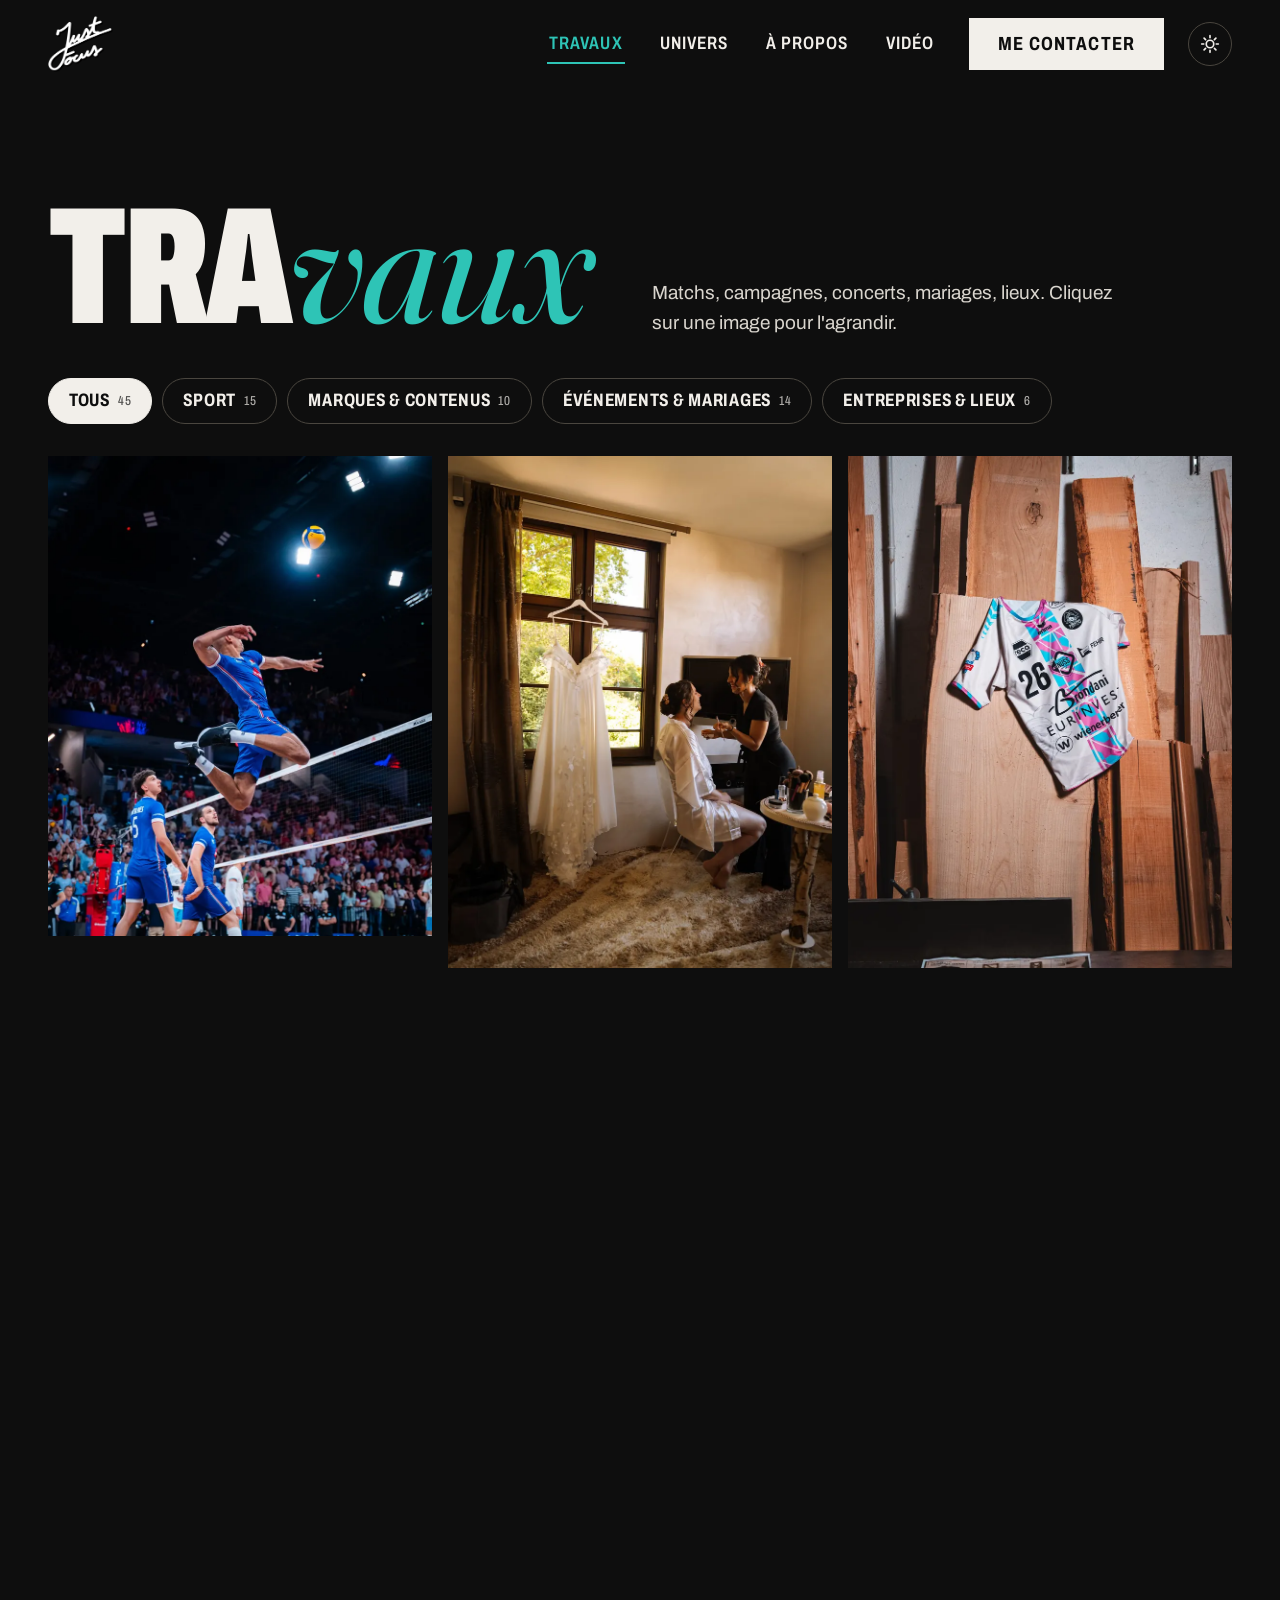
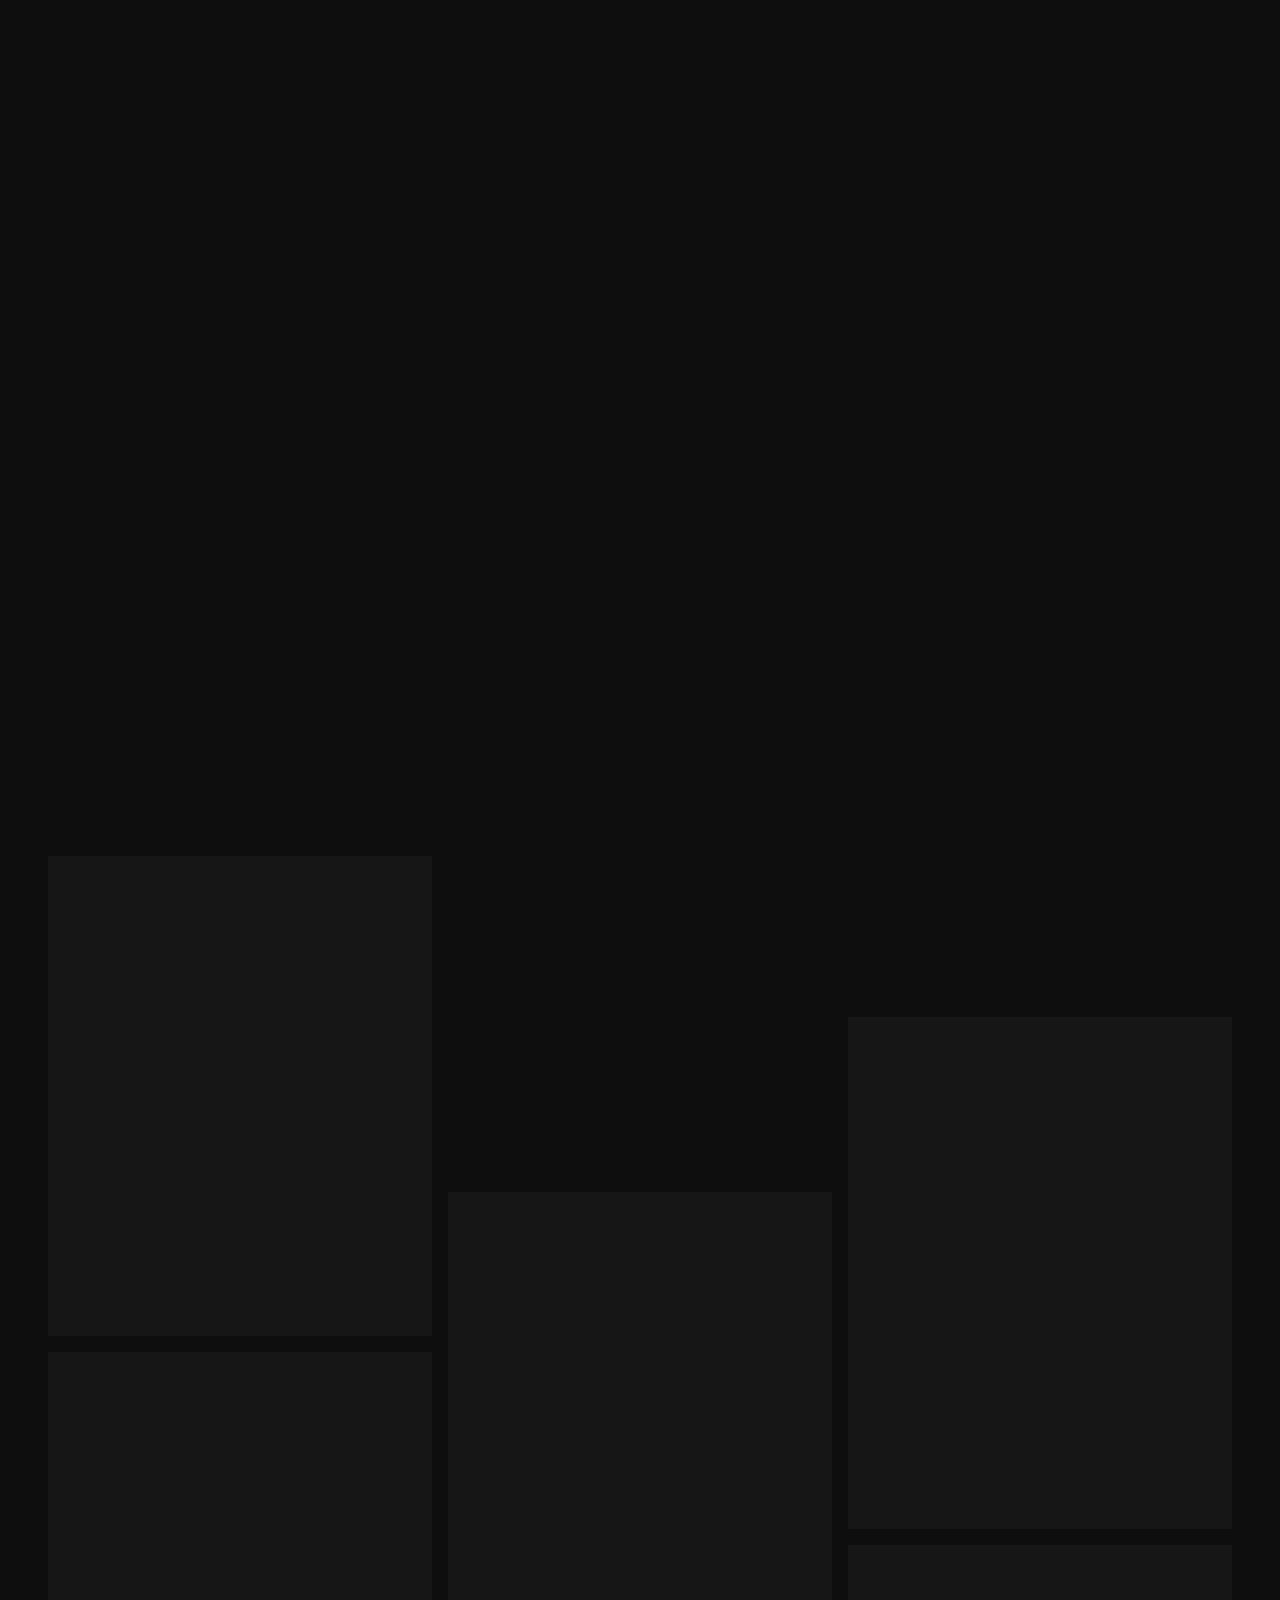
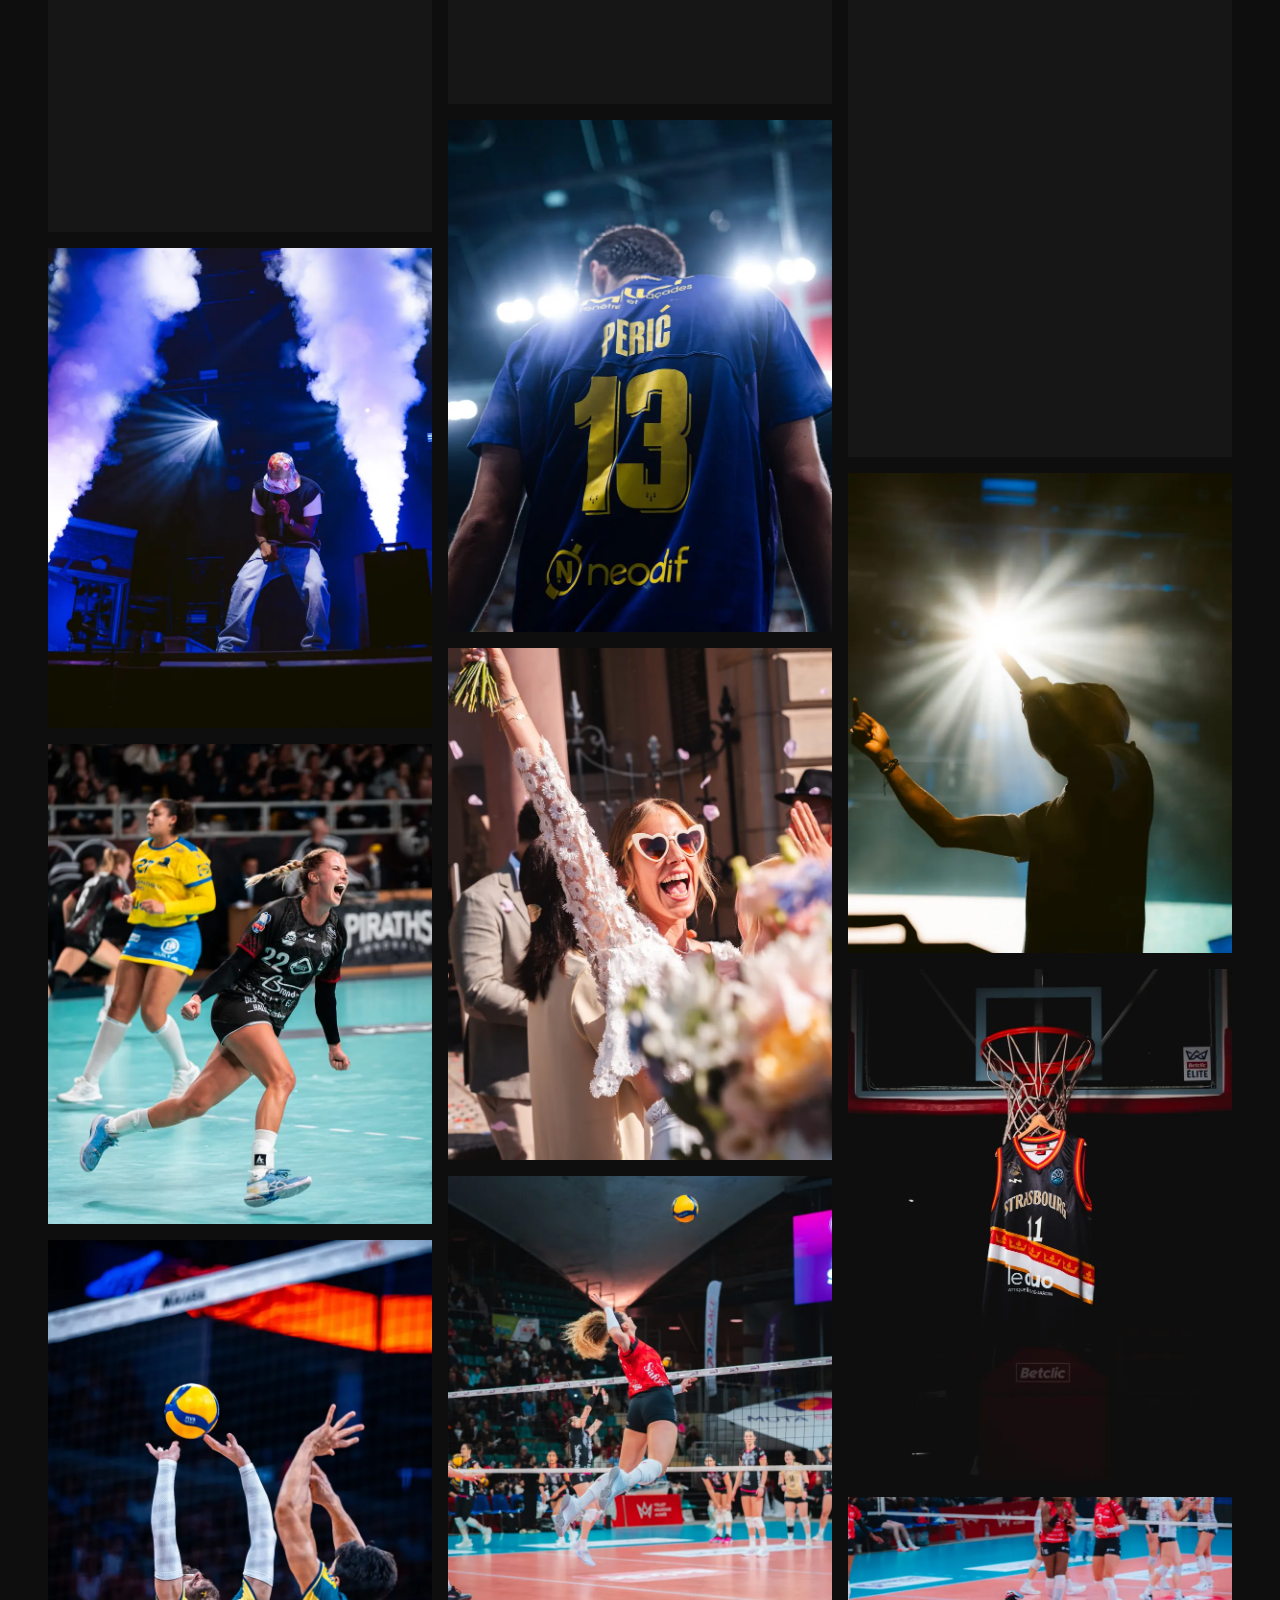
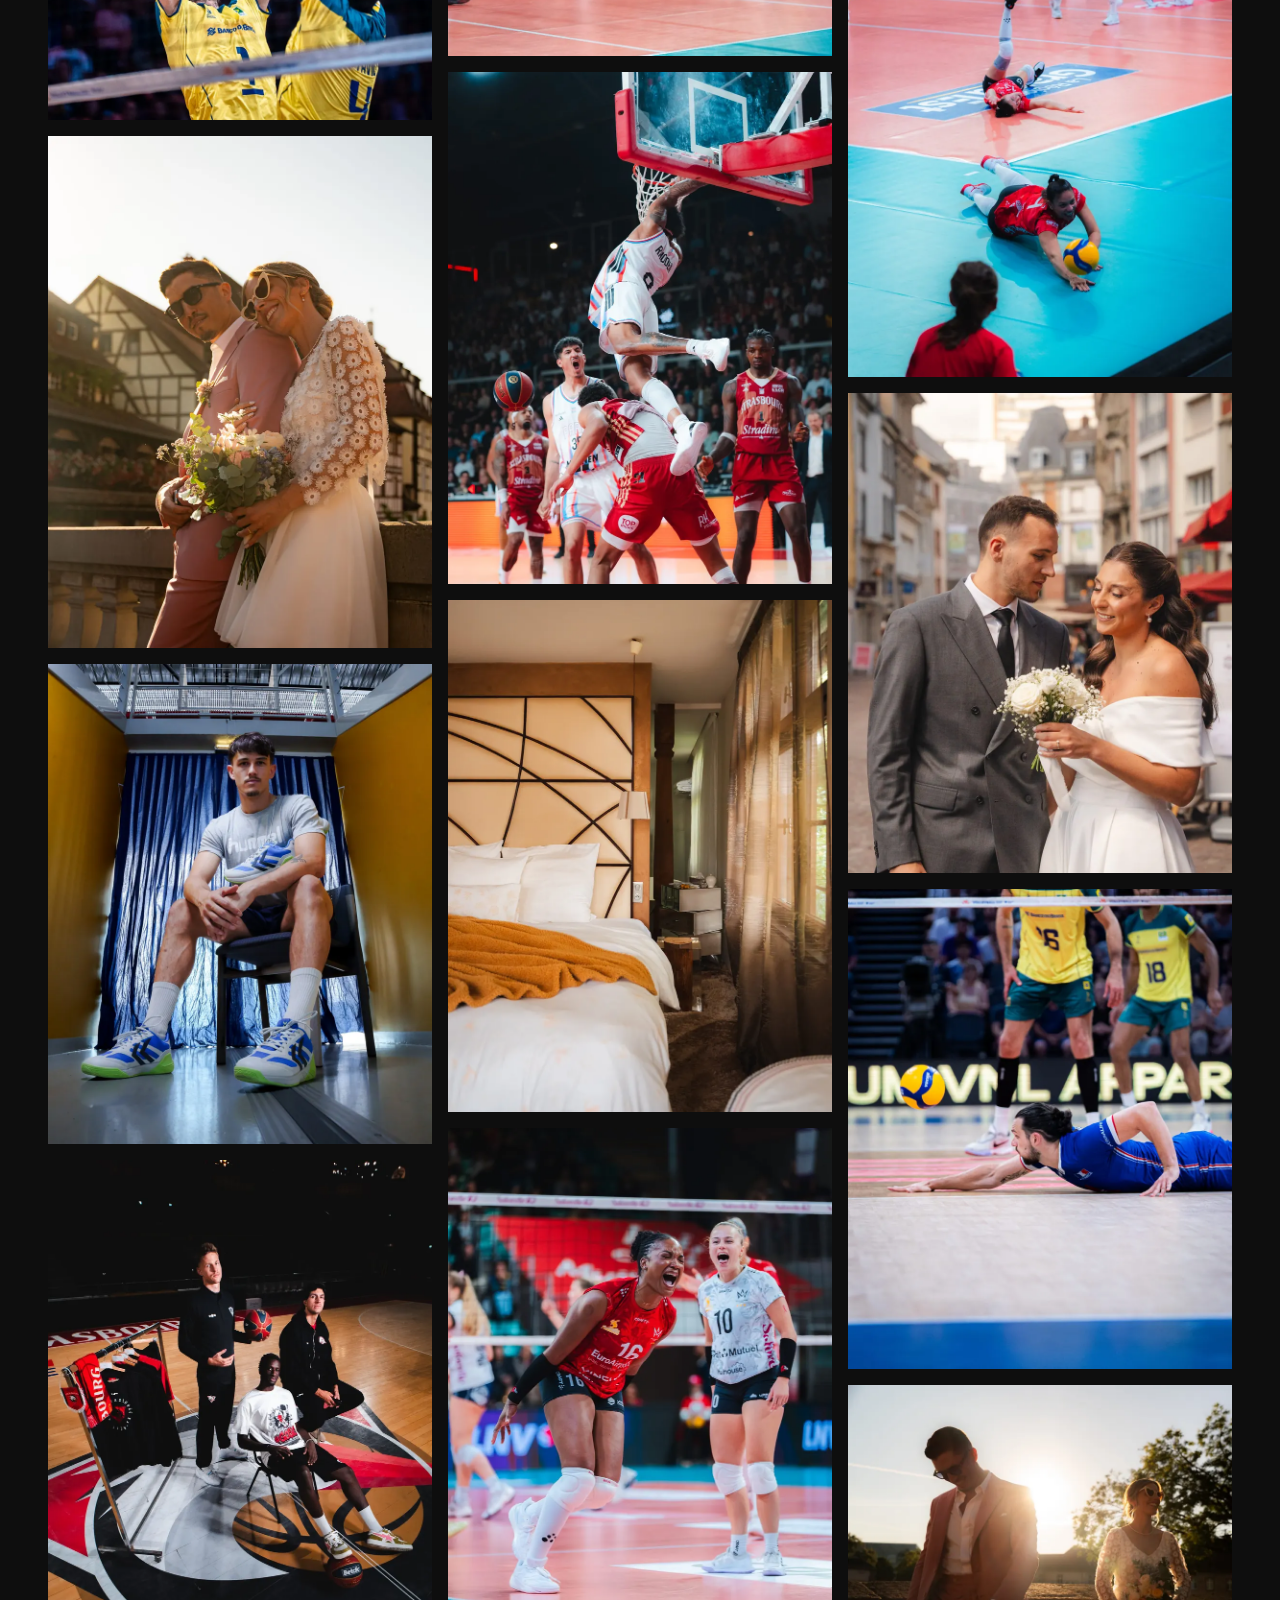
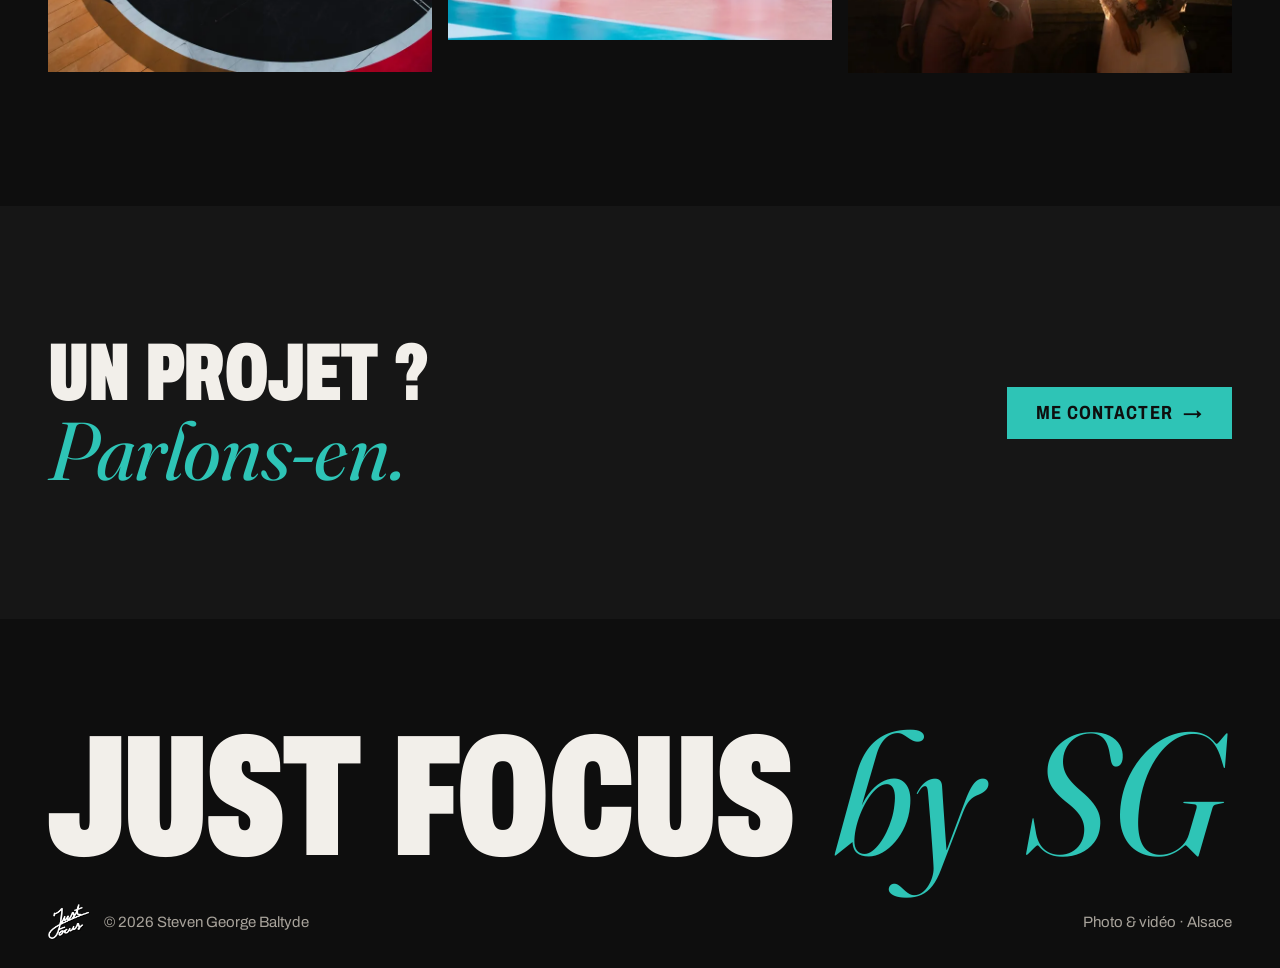
==== travaux.html @ b9992439 "Aperçu : accent turquoise, bouton mode clair/sombre, intro logo glitch plus grande Co-Authored-By: C" ====
<!doctype html>
<html lang="fr">
<head>
<meta charset="utf-8">
<meta name="viewport" content="width=device-width, initial-scale=1">
<title>Travaux — Just Focus by SG</title>
<meta name="description" content="Matchs, campagnes, concerts, mariages, lieux : la galerie de Steven George Baltyde.">
<link rel="canonical" href="https://justfocusbysg.github.io/travaux.html">
<meta name="theme-color" content="#0E0E0E">
<meta name="author" content="Steven George Baltyde">
<meta property="og:type" content="website">
<meta property="og:locale" content="fr_FR">
<meta property="og:site_name" content="Just Focus by SG">
<meta property="og:title" content="Travaux — Just Focus by SG">
<meta property="og:description" content="Matchs, campagnes, concerts, mariages, lieux : la galerie de Steven George Baltyde.">
<meta property="og:url" content="https://justfocusbysg.github.io/travaux.html">
<meta property="og:image" content="https://justfocusbysg.github.io/assets/img/og-image.jpg">
<meta property="og:image:width" content="1200">
<meta property="og:image:height" content="630">
<meta property="og:image:alt" content="Just Focus by SG — photographie de sport">
<meta name="twitter:card" content="summary_large_image">
<link rel="icon" type="image/png" href="assets/img/favicon.png">
<link rel="apple-touch-icon" href="assets/img/apple-touch-icon.png">
<script>(function(){var t;try{t=localStorage.getItem('jf-theme')}catch(e){}var r=document.documentElement;r.dataset.theme=t==='light'?'light':'dark';r.classList.add('js')})()</script>
<link rel="preconnect" href="https://fonts.googleapis.com">
<link rel="preconnect" href="https://fonts.gstatic.com" crossorigin>
<link href="https://fonts.googleapis.com/css2?family=Archivo:wdth,wght@62..100,400..900&amp;family=Fraunces:ital,opsz,wght@1,9..144,400&amp;display=swap" rel="stylesheet">
<link rel="stylesheet" href="assets/css/style.css">
</head>
<body>
<div class="loader" aria-hidden="true">
  <div class="loader__logo"><img src="assets/img/web/logo.webp" alt="" width="150" height="129"><span class="g g1"></span><span class="g g2"></span></div>
  <div class="loader__bar"><span></span></div>
</div>
<div class="progress" aria-hidden="true"></div>

<header class="site-header">
  <a class="logo" href="index.html" aria-label="Just Focus — accueil"><img src="assets/img/web/logo.webp" alt="Just Focus" width="150" height="129"></a>
  <button class="theme-toggle" type="button" aria-label="Activer le mode clair" aria-pressed="false">
    <svg class="icon-sun" width="20" height="20" viewBox="0 0 24 24" fill="none" stroke="currentColor" stroke-width="2" stroke-linecap="round" aria-hidden="true"><circle cx="12" cy="12" r="4.5"/><path d="M12 2v2.5M12 19.5V22M2 12h2.5M19.5 12H22M4.9 4.9l1.8 1.8M17.3 17.3l1.8 1.8M4.9 19.1l1.8-1.8M17.3 6.7l1.8-1.8"/></svg>
    <svg class="icon-moon" width="20" height="20" viewBox="0 0 24 24" fill="none" stroke="currentColor" stroke-width="2" stroke-linecap="round" stroke-linejoin="round" aria-hidden="true"><path d="M20.5 14.5A8.5 8.5 0 0 1 9.5 3.5a8.5 8.5 0 1 0 11 11z"/></svg>
  </button>
  <button class="menu-btn" type="button" aria-label="Menu" aria-expanded="false" aria-controls="nav"><span></span></button>
  <nav class="nav" id="nav" aria-label="Navigation principale">
    <a class="link" href="travaux.html" aria-current="page">Travaux</a>
    <a class="link" href="index.html#univers">Univers</a>
    <a class="link" href="index.html#apropos">À propos</a>
    <a class="link" href="index.html#video">Vidéo</a>
    <a class="btn btn--light" href="index.html#contact">Me contacter</a>
  </nav>
</header>

<main>
<section class="page-head">
  <div class="wrap">
    <div class="page-head__top">
      <h1 class="split" aria-label="Travaux">
        <span class="line" aria-hidden="true"><span>Tra<span class="script">vaux</span></span></span>
      </h1>
      <p class="lede reveal" style="--d:.3s">Matchs, campagnes, concerts, mariages, lieux. Cliquez sur une image pour l'agrandir.</p>
    </div>
    <div class="filters reveal" style="--d:.4s" role="group" aria-label="Filtrer par univers" id="filters"></div>
  </div>
</section>

<section aria-label="Galerie">
  <div class="wrap">
    <div class="masonry" id="gallery"></div>
  </div>
</section>

<section class="cta-band">
  <div class="wrap">
    <h2 class="h2 split"><span class="line"><span>Un projet ?</span></span><span class="line"><span class="script accent">Parlons-en.</span></span></h2>
    <a class="btn btn--fill reveal" href="index.html#contact">Me contacter <span class="arrow">→</span></a>
  </div>
</section>
</main>

<footer class="footer">
  <div class="wrap">
    <p class="footer__name reveal">Just Focus <span class="script">by SG</span></p>
    <div class="footer__bottom">
      <span><img src="assets/img/web/logo.webp" alt="" width="150" height="129" loading="lazy">© 2026 Steven George Baltyde</span>
      <span>Photo &amp; vidéo · Alsace</span>
    </div>
  </div>
</footer>

<div class="lightbox" id="lightbox" role="dialog" aria-modal="true" aria-label="Image agrandie" aria-hidden="true">
  <figure><img id="lb-img" src="" alt=""></figure>
  <div class="lb-bar">
    <button type="button" class="lb-btn" id="lb-prev" aria-label="Image précédente"><svg width="22" height="22" viewBox="0 0 24 24" fill="none" stroke="currentColor" stroke-width="2" stroke-linecap="round" stroke-linejoin="round" aria-hidden="true"><path d="M15 18l-6-6 6-6"/></svg></button>
    <span class="lb-count" id="lb-count"></span>
    <button type="button" class="lb-btn" id="lb-next" aria-label="Image suivante"><svg width="22" height="22" viewBox="0 0 24 24" fill="none" stroke="currentColor" stroke-width="2" stroke-linecap="round" stroke-linejoin="round" aria-hidden="true"><path d="M9 18l6-6-6-6"/></svg></button>
    <button type="button" class="lb-btn" id="lb-close" aria-label="Fermer"><svg width="22" height="22" viewBox="0 0 24 24" fill="none" stroke="currentColor" stroke-width="2" stroke-linecap="round" aria-hidden="true"><path d="M6 6l12 12M18 6L6 18"/></svg></button>
  </div>
</div>

<script src="assets/js/gallery.js" defer></script>
<script src="assets/js/main.js" defer></script>
</body>
</html>
---- assets/css/style.css ----
/* Just Focus by SG — portfolio */
:root {
  --ground: #0E0E0E;
  --ground-2: #161616;
  --ink: #F2EFEA;
  --ink-soft: #D9D5CE;
  --muted: #A8A39B;
  --accent: #2EC4B6;
  --paper: #F2EFEA;
  --paper-ink: #0E0E0E;
  --paper-muted: #4A463F;
  --paper-accent: #08766C;
  --line: #4A463F;
  --header-bg: rgba(14, 14, 14, .94);
  color-scheme: dark;

  --f-display: 'Archivo', 'Arial Narrow', sans-serif;
  --f-label: 'Archivo', 'Arial Narrow', sans-serif;
  --f-text: 'Archivo', system-ui, sans-serif;
  --f-script: 'Fraunces', Georgia, serif;

  --gutter: clamp(16px, 4vw, 48px);
  --max: 1600px;
  --ease: cubic-bezier(.2, .7, .1, 1);
  --ease-io: cubic-bezier(.7, 0, .2, 1);
}

*, *::before, *::after { box-sizing: border-box; }
html { -webkit-text-size-adjust: 100%; }
body {
  margin: 0;
  background: var(--ground);
  color: var(--ink);
  font-family: var(--f-text);
  font-size: 18px;
  line-height: 1.55;
  -webkit-font-smoothing: antialiased;
  overflow-x: hidden;
}
img { display: block; max-width: 100%; }
a { color: inherit; text-decoration: none; }
button { font: inherit; color: inherit; }
::selection { background: var(--accent); color: var(--ground); }
:focus-visible { outline: 2px solid var(--accent); outline-offset: 3px; }

.wrap { max-width: var(--max); margin: 0 auto; padding: 0 var(--gutter); }
.script { font-family: var(--f-script); font-style: italic; font-weight: 400; font-stretch: normal; text-transform: none; letter-spacing: -0.01em; }
.accent { color: var(--accent); }

/* ---------- Progress + header ---------- */
.progress {
  position: fixed; top: 0; left: 0; right: 0; height: 3px; z-index: 60;
  background: var(--accent); transform-origin: 0 50%; transform: scaleX(0);
}
.site-header {
  position: fixed; top: 0; left: 0; right: 0; z-index: 50;
  display: flex; align-items: center; justify-content: space-between; gap: 16px;
  padding: 16px max(var(--gutter), calc((100vw - var(--max)) / 2 + var(--gutter)));
  transition: background .4s var(--ease), transform .5s var(--ease), padding .4s var(--ease);
}
.site-header.is-solid { background: var(--header-bg); padding-top: 10px; padding-bottom: 10px; }
.site-header.is-hidden { transform: translateY(-110%); }
.logo img { height: 56px; width: auto; transition: height .4s var(--ease); }
.site-header.is-solid .logo img { height: 44px; }
.nav { display: flex; align-items: center; gap: clamp(14px, 2.6vw, 36px); }
.nav a.link {
  position: relative; font-family: var(--f-label); font-stretch: 75%; font-weight: 600; font-size: 18px;
  letter-spacing: .06em; text-transform: uppercase; padding: 10px 2px;
}
.nav a.link::after {
  content: ""; position: absolute; left: 0; right: 0; bottom: 4px; height: 2px;
  background: var(--accent); transform: scaleX(0); transform-origin: right;
  transition: transform .45s var(--ease);
}
.nav a.link:hover::after, .nav a.link[aria-current="page"]::after { transform: scaleX(1); transform-origin: left; }
.nav a.link[aria-current="page"] { color: var(--accent); }
.menu-btn { display: none; }

/* ---------- Buttons ---------- */
.btn {
  position: relative; overflow: hidden; isolation: isolate;
  display: inline-flex; align-items: center; justify-content: center; gap: 10px;
  min-height: 52px; padding: 0 28px; border: 1px solid currentColor;
  font-family: var(--f-label); font-stretch: 75%; font-weight: 700; font-size: 19px;
  letter-spacing: .06em; text-transform: uppercase; cursor: pointer;
  background: transparent; transition: color .45s var(--ease), transform .2s var(--ease);
}
.btn::before {
  content: ""; position: absolute; inset: 0; z-index: -1;
  background: var(--ink); transform: translateY(101%);
  transition: transform .45s var(--ease);
}
.btn:hover::before, .btn:focus-visible::before { transform: translateY(0); }
.btn:hover, .btn:focus-visible { color: var(--ground); }
.btn:active { transform: scale(.97); }
.btn .arrow { transition: transform .45s var(--ease); }
.btn:hover .arrow { transform: translateX(5px); }
.btn--fill { background: var(--accent); border-color: var(--accent); color: var(--ground); }
.btn--light { background: var(--ink); border-color: var(--ink); color: var(--ground); }
.btn--light::before { background: var(--accent); }

/* ---------- Hero ---------- */
.hero { padding: clamp(110px, 10vw, 140px) 0 clamp(56px, 7vw, 96px); }
.hero__top { display: grid; grid-template-columns: 1fr; gap: 28px; }
.hero__row { display: flex; flex-wrap: wrap; justify-content: space-between; align-items: end; gap: 24px 40px; }
.hero__row .hero__kicker {
  max-width: none; margin: 0 0 14px; font-family: var(--f-script); font-style: italic;
  font-size: clamp(22px, 2.2vw, 30px); color: var(--accent);
}
.hero h1 {
  margin: 0; font-family: var(--f-display); font-stretch: 62%; font-weight: 900; text-transform: uppercase;
  font-size: clamp(64px, 9.4vw, 150px); line-height: .9; letter-spacing: -0.02em;
}
.hero h1 .script { text-transform: none; font-size: 1em; color: var(--accent); }
.hero__row p { margin: 0; font-size: clamp(18px, 1.6vw, 22px); line-height: 1.5; color: var(--ink-soft); max-width: 30ch; }
.hero__ctas { display: flex; flex-wrap: wrap; gap: 12px; }
.hero__strip {
  margin-top: clamp(36px, 4vw, 56px);
  display: grid; grid-template-columns: repeat(3, 1fr); gap: 12px;
}
.hero__strip figure { margin: 0; overflow: hidden; height: clamp(440px, 42vw, 640px); }
.hero__strip img { width: 100%; height: 118%; object-fit: cover; will-change: transform; }
.hero__strip figure:nth-child(2) { margin-top: clamp(24px, 4vw, 64px); }

/* line mask reveal for headings */
.line { display: block; }
.line > span { display: inline-block; }
.js .line > span { opacity: 0; transform: translateY(45%); transition: transform 1.1s var(--ease), opacity .9s var(--ease); }
.is-in .line > span, .line.is-in > span { opacity: 1; transform: none; }
.line:nth-child(2) > span { transition-delay: .09s; }
.line:nth-child(3) > span { transition-delay: .18s; }

/* ---------- Marquee ---------- */
.refs { padding: 34px 0; background: var(--accent); color: var(--ground); overflow: hidden; }
.refs__label { margin: 0 0 14px; padding: 0 var(--gutter); font-family: var(--f-script); font-style: italic; font-size: 22px; }
.marquee { display: flex; width: max-content; animation: marquee 34s linear infinite; }
.refs:hover .marquee { animation-play-state: paused; }
.marquee ul { display: flex; margin: 0; padding: 0; list-style: none; }
.marquee li {
  display: flex; align-items: center; gap: 36px; padding-right: 36px; white-space: nowrap;
  font-family: var(--f-display); font-stretch: 62%; font-weight: 900; font-size: clamp(34px, 4.4vw, 60px);
  text-transform: uppercase; letter-spacing: -0.01em; line-height: 1;
}
.marquee li::after { content: ""; width: .22em; height: .22em; border-radius: 50%; background: currentColor; }
@keyframes marquee { to { transform: translateX(-50%); } }

/* ---------- Sections ---------- */
.section { padding: clamp(96px, 12vw, 180px) 0; }
.section__head { display: grid; grid-template-columns: 1.6fr 1fr; gap: 32px; align-items: end; margin-bottom: clamp(40px, 5vw, 72px); }
.h2 {
  margin: 0; font-family: var(--f-display); font-stretch: 62%; font-weight: 900; text-transform: uppercase;
  font-size: clamp(48px, 6.4vw, 96px); line-height: .95; letter-spacing: -0.015em;
}
.h2 .script { text-transform: none; font-size: 1em; }
.lede { margin: 0; font-size: 19px; line-height: 1.6; color: var(--ink-soft); max-width: 44ch; }

/* reveal (rise + fade) */
.js .reveal { opacity: 0; transform: translateY(28px); transition: opacity .9s var(--ease), transform .9s var(--ease); transition-delay: var(--d, 0s); }
.reveal.is-in { opacity: 1; transform: none; }
/* image wipe reveal */
.wipe { overflow: hidden; }
.js .wipe { clip-path: inset(100% 0 0 0); transition: clip-path 1.2s var(--ease-io); transition-delay: var(--d, 0s); }
.js .wipe img { transform: scale(1.18); transition: transform 1.6s var(--ease); transition-delay: var(--d, 0s); }
.wipe.is-in { clip-path: inset(0 0 0 0); }
.wipe.is-in img { transform: scale(1); }

/* ---------- Univers ---------- */
.univers { display: grid; grid-template-columns: repeat(4, 1fr); gap: 20px; }
.univers a { display: block; }
.univers figure { margin: 0 0 18px; aspect-ratio: 3 / 4; overflow: hidden; }
.univers figure img { width: 100%; height: 100%; object-fit: cover; transition: transform 1.1s var(--ease), filter .6s; }
.univers a:hover figure img { transform: scale(1.06); }
.univers h3 {
  margin: 0 0 6px; font-family: var(--f-display); font-stretch: 62%; font-weight: 800; font-size: 30px;
  text-transform: uppercase; line-height: 1; display: flex; justify-content: space-between; gap: 8px;
}
.univers h3 .arrow { color: var(--accent); transform: translateX(-8px); opacity: 0; transition: .4s var(--ease); }
.univers a:hover h3 .arrow { transform: none; opacity: 1; }
.univers p { margin: 0; font-size: 16px; color: var(--muted); }
.univers a:nth-child(even) { margin-top: 64px; }

/* ---------- Sélection ---------- */
.selection { display: grid; grid-template-columns: repeat(6, 1fr); gap: 20px; }
.selection figure { position: relative; margin: 0; overflow: hidden; }
.selection figure img { width: 100%; height: 100%; object-fit: cover; transition: transform 1.2s var(--ease); }
.selection figure:hover img { transform: scale(1.04); }
.selection .big { grid-column: span 4; height: 680px; }
.selection .tall { grid-column: span 2; height: 680px; }
.selection .third { grid-column: span 2; height: 400px; }
.selection figcaption {
  position: absolute; left: 0; right: 0; bottom: 0; padding: 48px 20px 18px;
  background: linear-gradient(to top, rgba(0,0,0,.72), transparent); /* photo scrim — taste-skill-ignore */
  font-size: 16px; line-height: 1.35;
  transform: translateY(12px); opacity: .92; transition: transform .5s var(--ease), opacity .5s;
}
.selection figcaption b { display: block; font-family: var(--f-label); font-stretch: 75%; font-weight: 700; font-size: 22px; text-transform: uppercase; letter-spacing: .02em; }
.selection figure:hover figcaption { transform: none; opacity: 1; }
.more-link { font-family: var(--f-label); font-stretch: 75%; font-weight: 700; font-size: 20px; text-transform: uppercase; letter-spacing: .05em; color: var(--accent); justify-self: end; display: inline-flex; gap: 8px; padding: 10px 0; }
.more-link span { transition: transform .4s var(--ease); }
.more-link:hover span { transform: translateX(6px); }

/* ---------- À propos ---------- */
.about { background: var(--paper); color: var(--paper-ink); }
.about__grid { display: grid; grid-template-columns: 1fr 1.1fr; gap: clamp(32px, 6vw, 96px); align-items: center; }
.about__img { margin: 0; aspect-ratio: 4 / 5; overflow: hidden; }
.credit { margin: 12px 0 0; font-size: 14px; color: var(--paper-muted); }
.credit .script { font-size: 18px; color: var(--paper-ink); }
.about__img img { width: 100%; height: 115%; object-fit: cover; object-position: center 40%; }
.about .h2 { margin-bottom: 28px; }
.about .h2 .script { color: var(--paper-accent); }
.about p { margin: 0 0 18px; font-size: 19px; line-height: 1.65; }
.stats { display: flex; flex-wrap: wrap; gap: 48px; margin-top: 40px; }
.stat b { display: block; font-family: var(--f-display); font-stretch: 62%; font-weight: 900; font-size: clamp(56px, 6vw, 84px); line-height: .9; }
.stat span { font-size: 15px; color: var(--paper-muted); }

/* ---------- Vidéo ---------- */
.reels { display: grid; grid-template-columns: repeat(4, 1fr); gap: 16px; }
.reel { position: relative; display: block; aspect-ratio: 9 / 16; overflow: hidden; background: var(--ground-2); }
.reel img { width: 100%; height: 100%; object-fit: cover; transition: transform 1s var(--ease), filter .6s; filter: saturate(.85); }
.reel:hover img { transform: scale(1.07); filter: none; }
.reel .play {
  position: absolute; top: 50%; left: 50%; width: 72px; height: 72px; margin: -36px 0 0 -36px;
  border-radius: 50%; background: var(--accent); color: var(--ground);
  display: grid; place-items: center; transform: scale(.7); opacity: 0;
  transition: transform .5s var(--ease), opacity .4s;
}
.reel:hover .play, .reel:focus-visible .play { transform: none; opacity: 1; }
.reel .tag {
  position: absolute; left: 0; right: 0; bottom: 0; padding: 40px 16px 16px;
  background: linear-gradient(to top, rgba(0,0,0,.75), transparent); /* photo scrim — taste-skill-ignore */
  font-family: var(--f-label); font-stretch: 75%; font-weight: 700; font-size: 21px; text-transform: uppercase;
}

/* ---------- Contact ---------- */
.contact { position: relative; overflow: hidden; padding: clamp(110px, 12vw, 180px) 0; }
.contact__bg { position: absolute; inset: -10% 0; }
.contact__bg img { width: 100%; height: 100%; object-fit: cover; object-position: center 30%; }
.contact__bg::after { content: ""; position: absolute; inset: 0; background: rgba(14, 14, 14, .62); }
.contact__grid { position: relative; display: grid; grid-template-columns: 1.1fr 1fr; gap: 48px; align-items: end; }
.contact .h2 { font-size: clamp(60px, 9.5vw, 140px); }
.contact__info p { margin: 22px 0; color: #E4E0D9; max-width: 42ch; }
.contact__links { display: flex; flex-wrap: wrap; gap: 4px 28px; }
.contact__links a { padding: 10px 0; border-bottom: 1px solid transparent; /* hover underline — taste-skill-ignore */ transition: border-color .3s, color .3s; }
.contact__links a:hover { color: var(--accent); border-color: var(--accent); }
.form { background: rgba(14, 14, 14, .9); padding: clamp(22px, 3vw, 40px); display: grid; gap: 18px; }
.form .row { display: grid; grid-template-columns: 1fr 1fr; gap: 16px; }
.field { display: grid; gap: 6px; font-size: 14px; color: var(--ink-soft); }
.field input, .field select, .field textarea {
  font: inherit; font-size: 17px; color: var(--ink); background: #141414;
  border: 1px solid #5A5650; border-radius: 0; padding: 12px 14px; min-height: 50px; width: 100%;
  transition: border-color .3s;
}
.field textarea { resize: vertical; min-height: 130px; }
.field input:focus, .field select:focus, .field textarea:focus { outline: none; border-color: var(--accent); }
.form .note { margin: 0; font-size: 13px; color: #B8B3AB; }
.form .btn { justify-self: start; }

/* ---------- Footer ---------- */
.footer { padding: clamp(64px, 8vw, 110px) 0 28px; }
.footer__name {
  margin: 0; font-family: var(--f-display); font-stretch: 62%; font-weight: 900; text-transform: uppercase;
  font-size: clamp(56px, 13.5vw, 210px); line-height: .82; letter-spacing: -0.025em; white-space: nowrap;
}
.footer__name .script { text-transform: none; color: var(--accent); }
.footer__bottom { margin-top: 36px; display: flex; flex-wrap: wrap; justify-content: space-between; align-items: center; gap: 12px; font-size: 15px; color: var(--muted); }
.footer__bottom img { height: 36px; width: auto; }
.footer__bottom span { display: flex; align-items: center; gap: 14px; }

/* ---------- Travaux page ---------- */
.page-head { padding: clamp(140px, 15vw, 200px) 0 32px; }
.page-head__top { display: grid; grid-template-columns: 1fr 1fr; gap: 24px; align-items: end; }
.page-head h1 { margin: 0; font-family: var(--f-display); font-stretch: 62%; font-weight: 900; text-transform: uppercase; font-size: clamp(76px, 13vw, 200px); line-height: .85; letter-spacing: -0.02em; }
.page-head h1 .script { text-transform: none; color: var(--accent); }
.filters { display: flex; flex-wrap: wrap; gap: 10px; margin-top: 40px; }
.chip {
  display: inline-flex; align-items: center; gap: 8px; min-height: 46px; padding: 0 20px;
  border-radius: 999px; border: 1px solid var(--line); background: transparent; cursor: pointer;
  font-family: var(--f-label); font-stretch: 75%; font-weight: 700; font-size: 18px; text-transform: uppercase; letter-spacing: .04em;
  transition: background .35s var(--ease), color .35s, border-color .35s, transform .2s;
}
.chip small { font-family: var(--f-text); font-weight: 500; font-size: 13px; opacity: .7; }
.chip:hover { border-color: var(--ink); }
.chip:active { transform: scale(.96); }
.chip[aria-pressed="true"] { background: var(--ink); color: var(--ground); border-color: var(--ink); }
.masonry { column-width: 300px; column-gap: 16px; padding-bottom: clamp(80px, 10vw, 140px); }
.tile {
  display: block; width: 100%; margin: 0 0 16px; padding: 0; border: 0; background: var(--ground-2);
  cursor: zoom-in; break-inside: avoid; overflow: hidden; position: relative;
}
.js .tile { opacity: 0; transform: translateY(30px); transition: opacity .8s var(--ease), transform .8s var(--ease);
}
.tile.is-in { opacity: 1; transform: none; }
.tile.is-hidden { display: none; }
.tile img { width: 100%; height: auto; transition: transform 1s var(--ease), opacity .4s; }
.tile:hover img { transform: scale(1.04); }
.tile span {
  position: absolute; left: 12px; bottom: 12px; padding: 4px 10px; background: var(--ground);
  font-size: 13px; transform: translateY(8px); opacity: 0; transition: .4s var(--ease);
}
.tile:hover span, .tile:focus-visible span { transform: none; opacity: 1; }

.lightbox {
  position: fixed; inset: 0; z-index: 80; background: rgba(8, 8, 8, .97);
  display: grid; grid-template-rows: 1fr auto; gap: 16px; padding: 24px;
  opacity: 0; visibility: hidden; transition: opacity .4s var(--ease), visibility .4s;
}
.lightbox.is-open { opacity: 1; visibility: visible; }
.lightbox figure { margin: 0; display: grid; place-items: center; min-height: 0; }
.lightbox img { max-width: 100%; max-height: calc(100vh - 140px); object-fit: contain; transform: scale(.96); opacity: 0; transition: transform .5s var(--ease), opacity .4s; }
.lightbox img.is-ready { transform: none; opacity: 1; }
.lb-bar { display: flex; align-items: center; justify-content: center; gap: 16px; }
.lb-btn { width: 52px; height: 52px; border-radius: 50%; border: 1px solid #5A5650; background: var(--ground); display: grid; place-items: center; cursor: pointer; transition: .3s; }
.lb-btn:hover { border-color: var(--accent); color: var(--accent); }
.lb-count { min-width: 220px; text-align: center; font-size: 14px; color: var(--muted); }
.lb-count b { font-family: var(--f-script); font-style: italic; font-weight: 400; font-size: 20px; color: var(--ink); }

.cta-band { padding: clamp(80px, 10vw, 140px) 0; background: var(--ground-2); }
.cta-band .wrap { display: flex; flex-wrap: wrap; justify-content: space-between; align-items: center; gap: 32px; }

/* ---------- Responsive ---------- */
@media (max-width: 960px) {
  .hero__top, .section__head, .about__grid, .contact__grid, .page-head__top { grid-template-columns: 1fr; }
  .univers { grid-template-columns: repeat(2, 1fr); }
  .univers a:nth-child(even) { margin-top: 40px; }
  .reels { grid-template-columns: repeat(2, 1fr); }
  .selection .big, .selection .tall { grid-column: span 6; height: auto; aspect-ratio: 4 / 3; }
  .selection .third { grid-column: span 3; height: 340px; }
  .selection .third:last-child { grid-column: span 6; }
}
@media (max-width: 760px) {
  body { font-size: 17px; }
  .menu-btn {
    display: inline-grid; place-items: center; width: 48px; height: 48px; border: 0;
    background: transparent; cursor: pointer; z-index: 2;
  }
  .menu-btn span, .menu-btn span::before, .menu-btn span::after {
    content: ""; display: block; width: 26px; height: 2px; background: var(--ink); position: relative; transition: .35s var(--ease);
  }
  .menu-btn span::before { position: absolute; top: -8px; }
  .menu-btn span::after { position: absolute; top: 8px; }
  .menu-open .menu-btn span { background: transparent; }
  .menu-open .menu-btn span::before { top: 0; transform: rotate(45deg); }
  .menu-open .menu-btn span::after { top: 0; transform: rotate(-45deg); }
  .nav {
    position: fixed; inset: 0; background: var(--ground); flex-direction: column; justify-content: center; gap: 18px;
    clip-path: circle(0 at calc(100% - 40px) 40px); visibility: hidden;
    transition: clip-path .7s var(--ease-io), visibility 0s .7s;
  }
  .menu-open .nav { clip-path: circle(150% at calc(100% - 40px) 40px); visibility: visible; transition: clip-path .7s var(--ease-io), visibility 0s; }
  .nav a.link { font-size: 44px; font-stretch: 62%; font-weight: 900; }
  .logo img { height: 44px; }
  .hero__strip { grid-template-columns: 1fr 1fr; }
  .hero__strip figure { height: 300px; }
  .hero__strip figure:nth-child(2) { margin-top: 32px; }
  .hero__strip figure:nth-child(3) { grid-column: span 2; height: 260px; }
  .univers { grid-template-columns: 1fr; }
  .univers a:nth-child(even) { margin-top: 0; }
  .selection .third { grid-column: span 6; }
  .form .row { grid-template-columns: 1fr; }
  .footer__name { white-space: normal; }
}

@media (prefers-reduced-motion: reduce) {
  *, *::before, *::after { animation: none !important; transition-duration: .01ms !important; transition-delay: 0s !important; }
  .reveal, .tile, .tile span, .line > span { opacity: 1 !important; transform: none !important; }
  .wipe { clip-path: none !important; }
  .wipe img, .hero__strip img, .about__img img { transform: none !important; }
}
.page-head h1 .script { margin-left: 0; }
/* space before the italic word inside a heading line */
.line > span > .script, .footer__name .script { margin-left: .06em; }
.hero h1, .h2, .footer__name, .page-head h1, .marquee li { word-spacing: .1em; }
.page-head h1 .line > span > .script { margin-left: 0; }

/* ---------- Intro loader : glitch logo ---------- */
.loader { display: none; }
.js .loader {
  position: fixed; inset: 0; z-index: 100; display: grid; place-content: center; justify-items: center; gap: 36px;
  background: var(--ground);
  transition: transform 1s var(--ease-io);
}
.loader__logo { position: relative; width: clamp(220px, 36vw, 420px); aspect-ratio: 150 / 129; }
.loader__logo img { width: 100%; height: auto; display: block; opacity: 0; animation: glitch-main 1.35s .05s steps(1, end) forwards; }
.loader__logo .g {
  position: absolute; inset: 0; opacity: 0; pointer-events: none;
  -webkit-mask: url('../img/web/logo.webp') center / contain no-repeat;
          mask: url('../img/web/logo.webp') center / contain no-repeat;
}
.loader__logo .g1 { background: #2EC4B6; mix-blend-mode: screen; animation: glitch-a 1.35s .05s steps(1, end) forwards; }
.loader__logo .g2 { background: #FF2E6E; mix-blend-mode: screen; animation: glitch-b 1.35s .05s steps(1, end) forwards; }
[data-theme="light"] .loader__logo .g { mix-blend-mode: multiply; }
.loader__bar { width: clamp(160px, 22vw, 260px); height: 2px; background: var(--line); overflow: hidden; }
.loader__bar span { display: block; height: 100%; background: var(--accent); transform-origin: 0 50%; transform: scaleX(0); animation: fill 1.35s .1s var(--ease) forwards; }
.loader.is-done { transform: translateY(-100%); }
.loader.is-done .loader__logo, .loader.is-done .loader__bar { opacity: 0; transform: translateY(-40px); transition: opacity .4s, transform .6s var(--ease-io); }
.is-loading, .is-loading body { overflow: hidden; }
@keyframes fill { 0% { transform: scaleX(0); } 30% { transform: scaleX(.35); } 55% { transform: scaleX(.5); } 100% { transform: scaleX(1); } }
/* the logo flickers on in broken slices, then settles */
@keyframes glitch-main {
  0%   { opacity: 0; }
  8%   { opacity: 1; transform: translate(-6px, 0) skewX(-12deg); clip-path: inset(10% 0 55% 0); }
  12%  { opacity: 0; }
  18%  { opacity: 1; transform: translate(8px, 0); clip-path: inset(48% 0 12% 0); }
  24%  { transform: translate(-3px, 0); clip-path: inset(0 0 70% 0); }
  30%  { transform: none; clip-path: inset(0 0 0 0); }
  38%  { opacity: .4; }
  42%  { opacity: 1; transform: translate(4px, 0) skewX(8deg); clip-path: inset(62% 0 8% 0); }
  48%  { transform: none; clip-path: inset(0 0 0 0); }
  70%  { transform: translate(-5px, 0); clip-path: inset(30% 0 40% 0); }
  74%  { transform: none; clip-path: inset(0 0 0 0); }
  100% { opacity: 1; transform: none; clip-path: inset(0 0 0 0); }
}
@keyframes glitch-a {
  0%   { opacity: 0; }
  8%   { opacity: .9; transform: translate(-14px, 2px); clip-path: inset(12% 0 60% 0); }
  16%  { transform: translate(10px, -2px); clip-path: inset(55% 0 20% 0); }
  24%  { transform: translate(-6px, 0); clip-path: inset(30% 0 45% 0); }
  32%  { opacity: 0; }
  42%  { opacity: .9; transform: translate(12px, 0); clip-path: inset(64% 0 6% 0); }
  50%  { opacity: 0; }
  70%  { opacity: .8; transform: translate(-9px, 1px); clip-path: inset(28% 0 42% 0); }
  76%  { opacity: 0; }
  100% { opacity: 0; }
}
@keyframes glitch-b {
  0%   { opacity: 0; }
  10%  { opacity: .8; transform: translate(12px, -2px); clip-path: inset(40% 0 30% 0); }
  18%  { transform: translate(-10px, 2px); clip-path: inset(5% 0 72% 0); }
  26%  { transform: translate(6px, 0); clip-path: inset(70% 0 4% 0); }
  32%  { opacity: 0; }
  44%  { opacity: .8; transform: translate(-12px, 0); clip-path: inset(15% 0 60% 0); }
  50%  { opacity: 0; }
  72%  { opacity: .7; transform: translate(8px, -1px); clip-path: inset(50% 0 22% 0); }
  76%  { opacity: 0; }
  100% { opacity: 0; }
}
@media (prefers-reduced-motion: reduce) {
  .loader__logo img { opacity: 1; animation: none; }
  .loader__logo .g { display: none; }
  .loader__bar span { animation: none; transform: scaleX(1); }
  .js .loader { transition: opacity .3s; }
  .loader.is-done { transform: none; opacity: 0; }
}

/* ---------- Light mode (toggle in the header) ---------- */
:root[data-theme="light"] {
  --ground: #F4F2EE;
  --ground-2: #E8E5DF;
  --ink: #0E0E0E;
  --ink-soft: #2A2826;
  --muted: #5F5A53;
  --accent: #08766C;
  --paper: #141414;
  --paper-ink: #F2EFEA;
  --paper-muted: #A8A39B;
  --paper-accent: #2EC4B6;
  --line: #C9C3B9;
  --header-bg: rgba(244, 242, 238, .94);
  color-scheme: light;
}
[data-theme="light"] .logo img, [data-theme="light"] .footer__bottom img, [data-theme="light"] .loader__logo img { filter: invert(1); }
/* areas over photos stay dark in both modes */
.contact, .lightbox {
  --ground: #0E0E0E; --ground-2: #161616; --ink: #F2EFEA; --ink-soft: #D9D5CE; --muted: #A8A39B; --accent: #2EC4B6; --line: #4A463F;
  color: var(--ink);
}
.selection figcaption, .reel .tag { color: #F2EFEA; }
body, .site-header, .about, .cta-band, .chip, .tile { transition: background-color .4s var(--ease), color .4s var(--ease); }

.theme-toggle {
  order: 2; position: relative; z-index: 2;
  width: 44px; height: 44px; border-radius: 50%; border: 1px solid var(--line);
  background: transparent; color: var(--ink); cursor: pointer;
  display: grid; place-items: center; transition: border-color .3s, color .3s, transform .2s var(--ease);
}
.theme-toggle:hover { border-color: var(--accent); color: var(--accent); }
.theme-toggle:active { transform: scale(.92); }
.theme-toggle svg { grid-area: 1 / 1; transition: transform .5s var(--ease), opacity .3s; }
[data-theme="dark"] .theme-toggle .icon-moon, [data-theme="light"] .theme-toggle .icon-sun { opacity: 0; transform: rotate(-90deg) scale(.5); }
.logo { order: 0; margin-right: auto; }
.nav { order: 1; }
.menu-btn { order: 3; }
@media (min-width: 761px) { .theme-toggle { margin-left: 8px; } }

/* circle reveal when switching mode (browsers with View Transitions) */
::view-transition-old(root) { animation: none; }
::view-transition-new(root) { animation: theme-reveal .75s var(--ease-io); }
@keyframes theme-reveal {
  from { clip-path: circle(0 at var(--vt-x, 100%) var(--vt-y, 0)); }
  to { clip-path: circle(150vmax at var(--vt-x, 100%) var(--vt-y, 0)); }
}
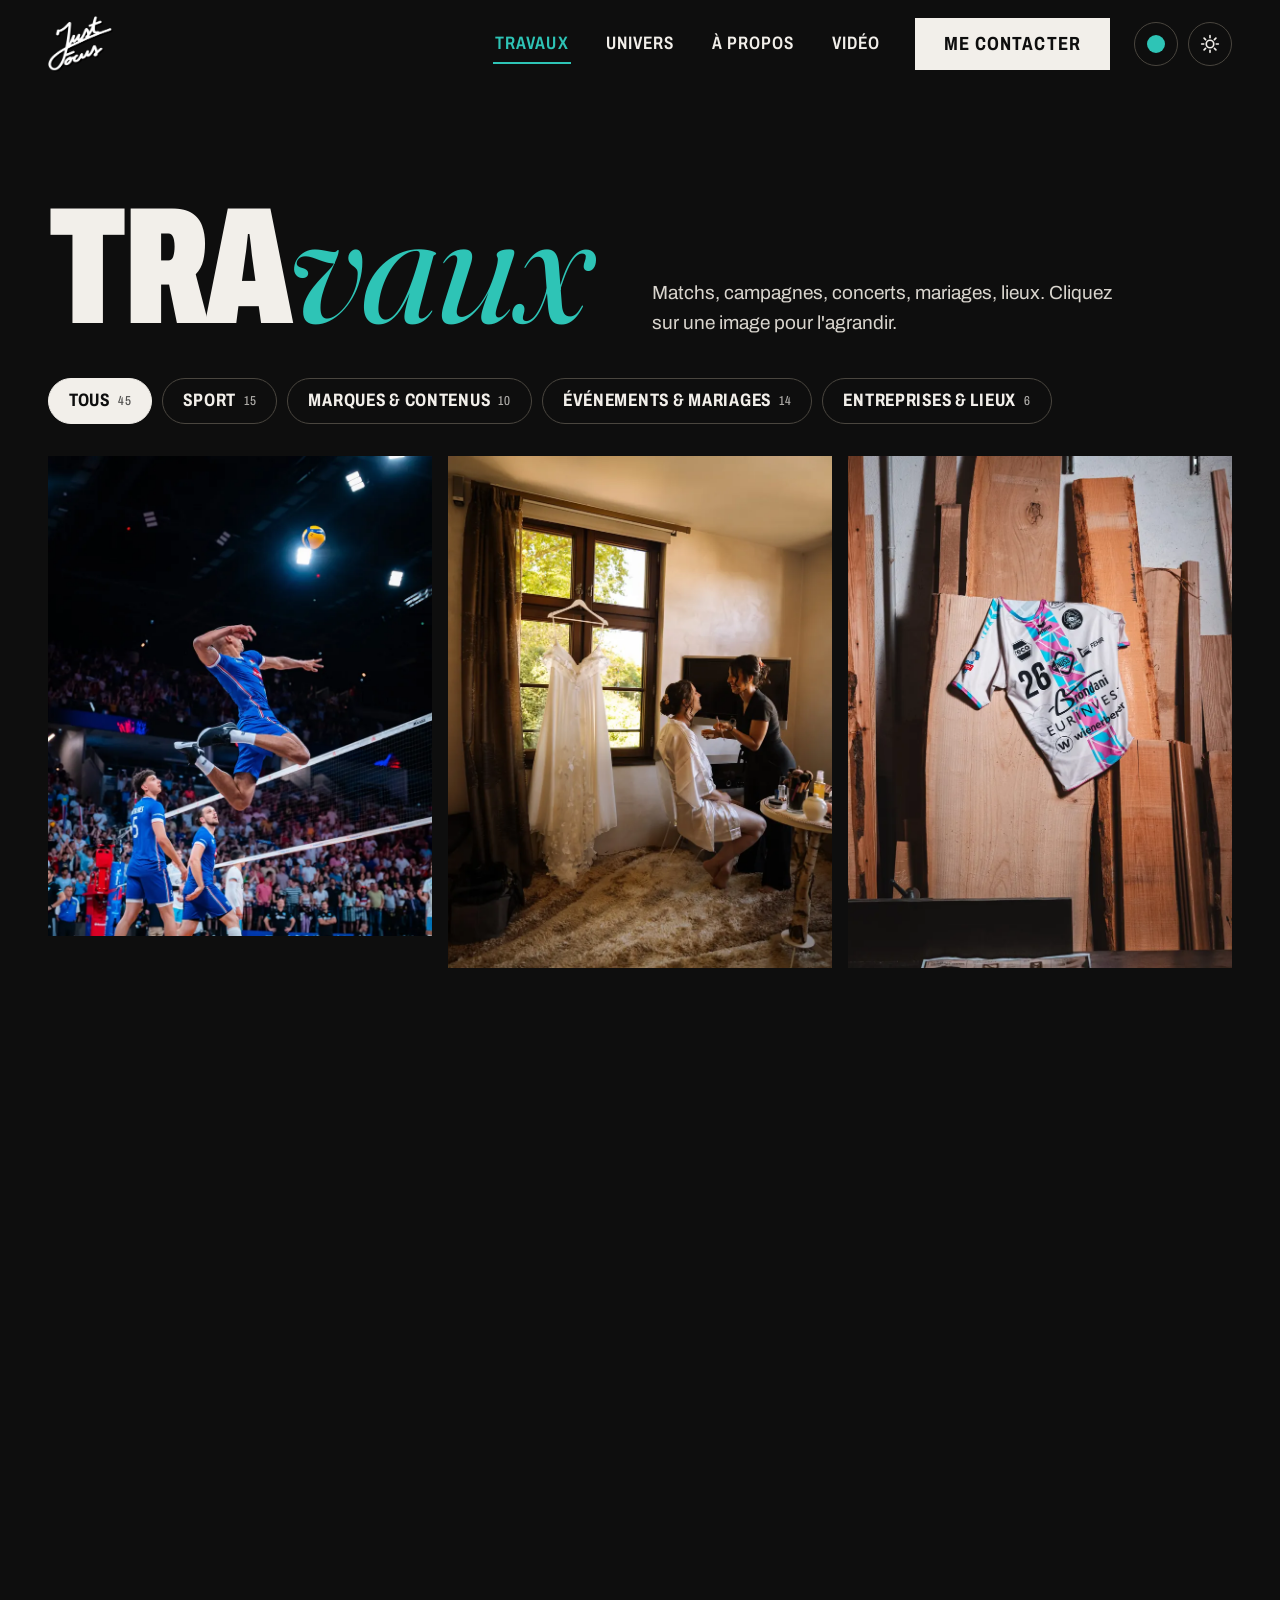
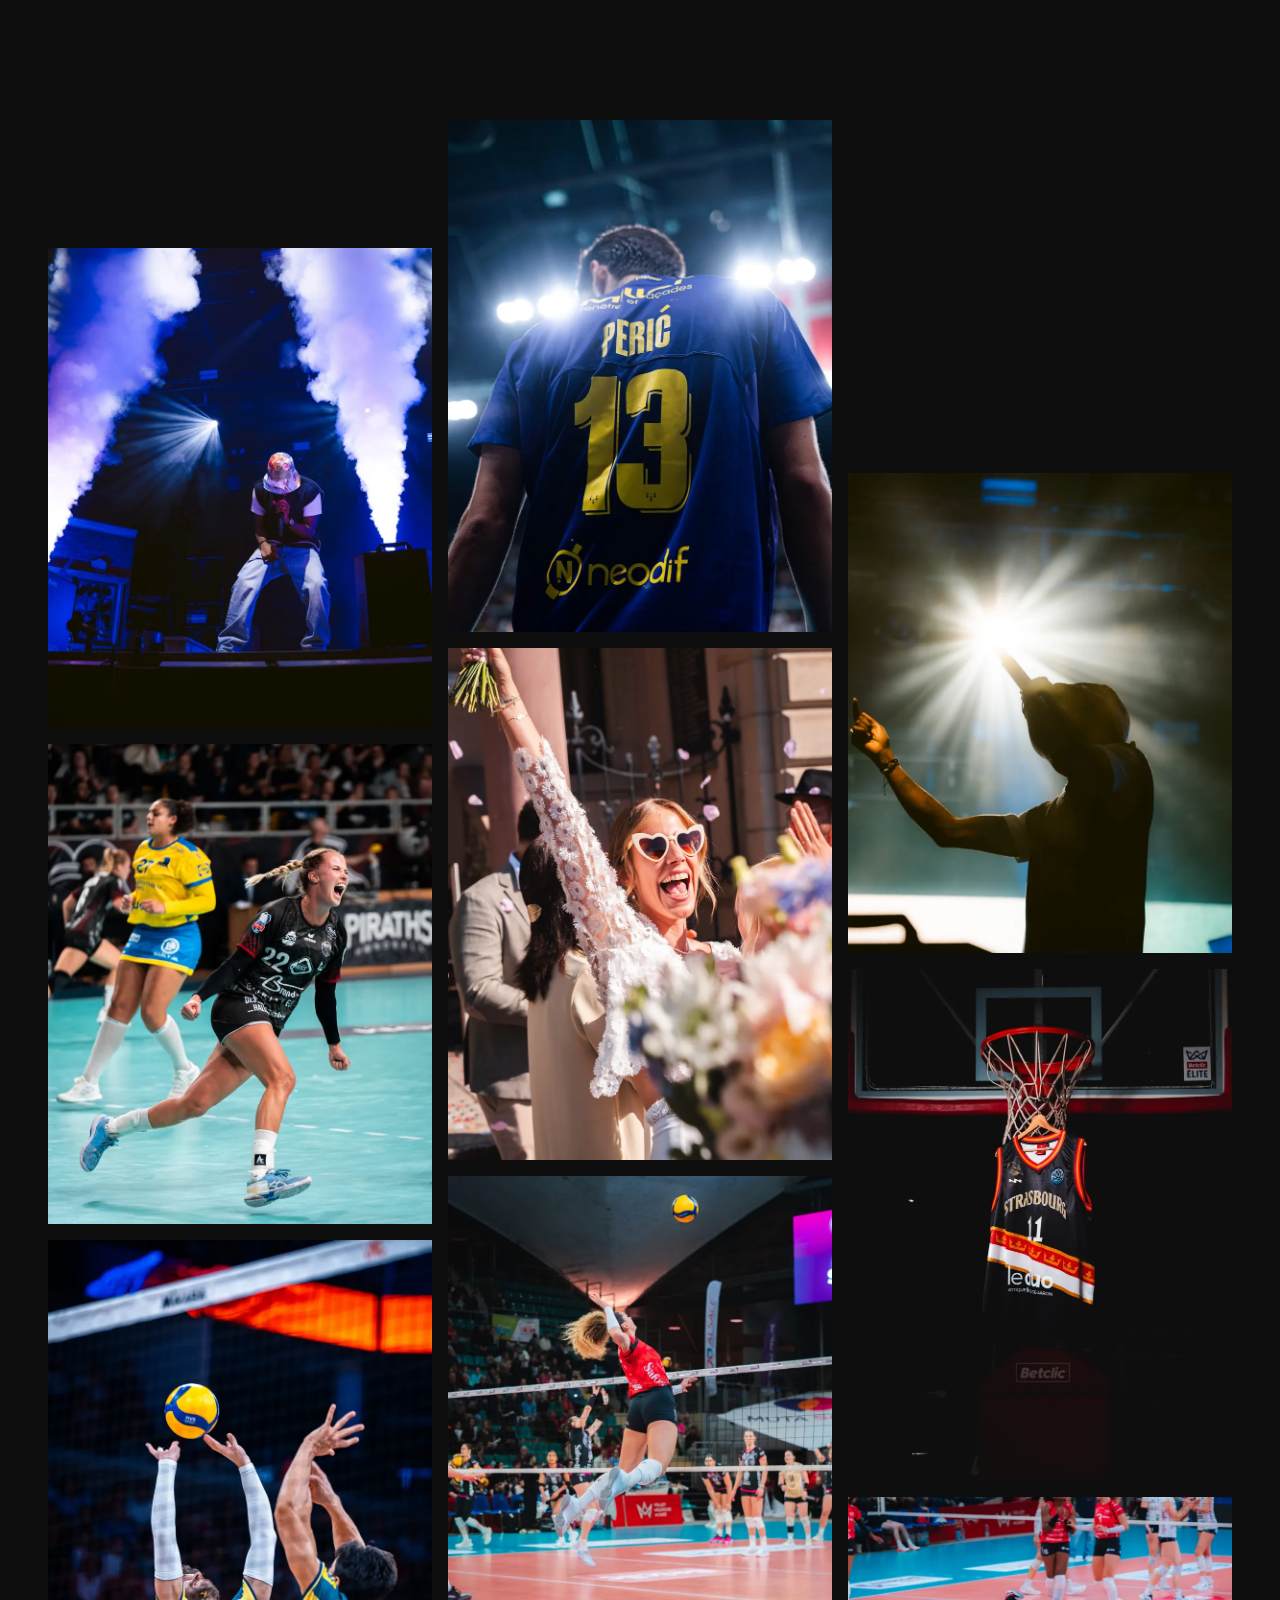
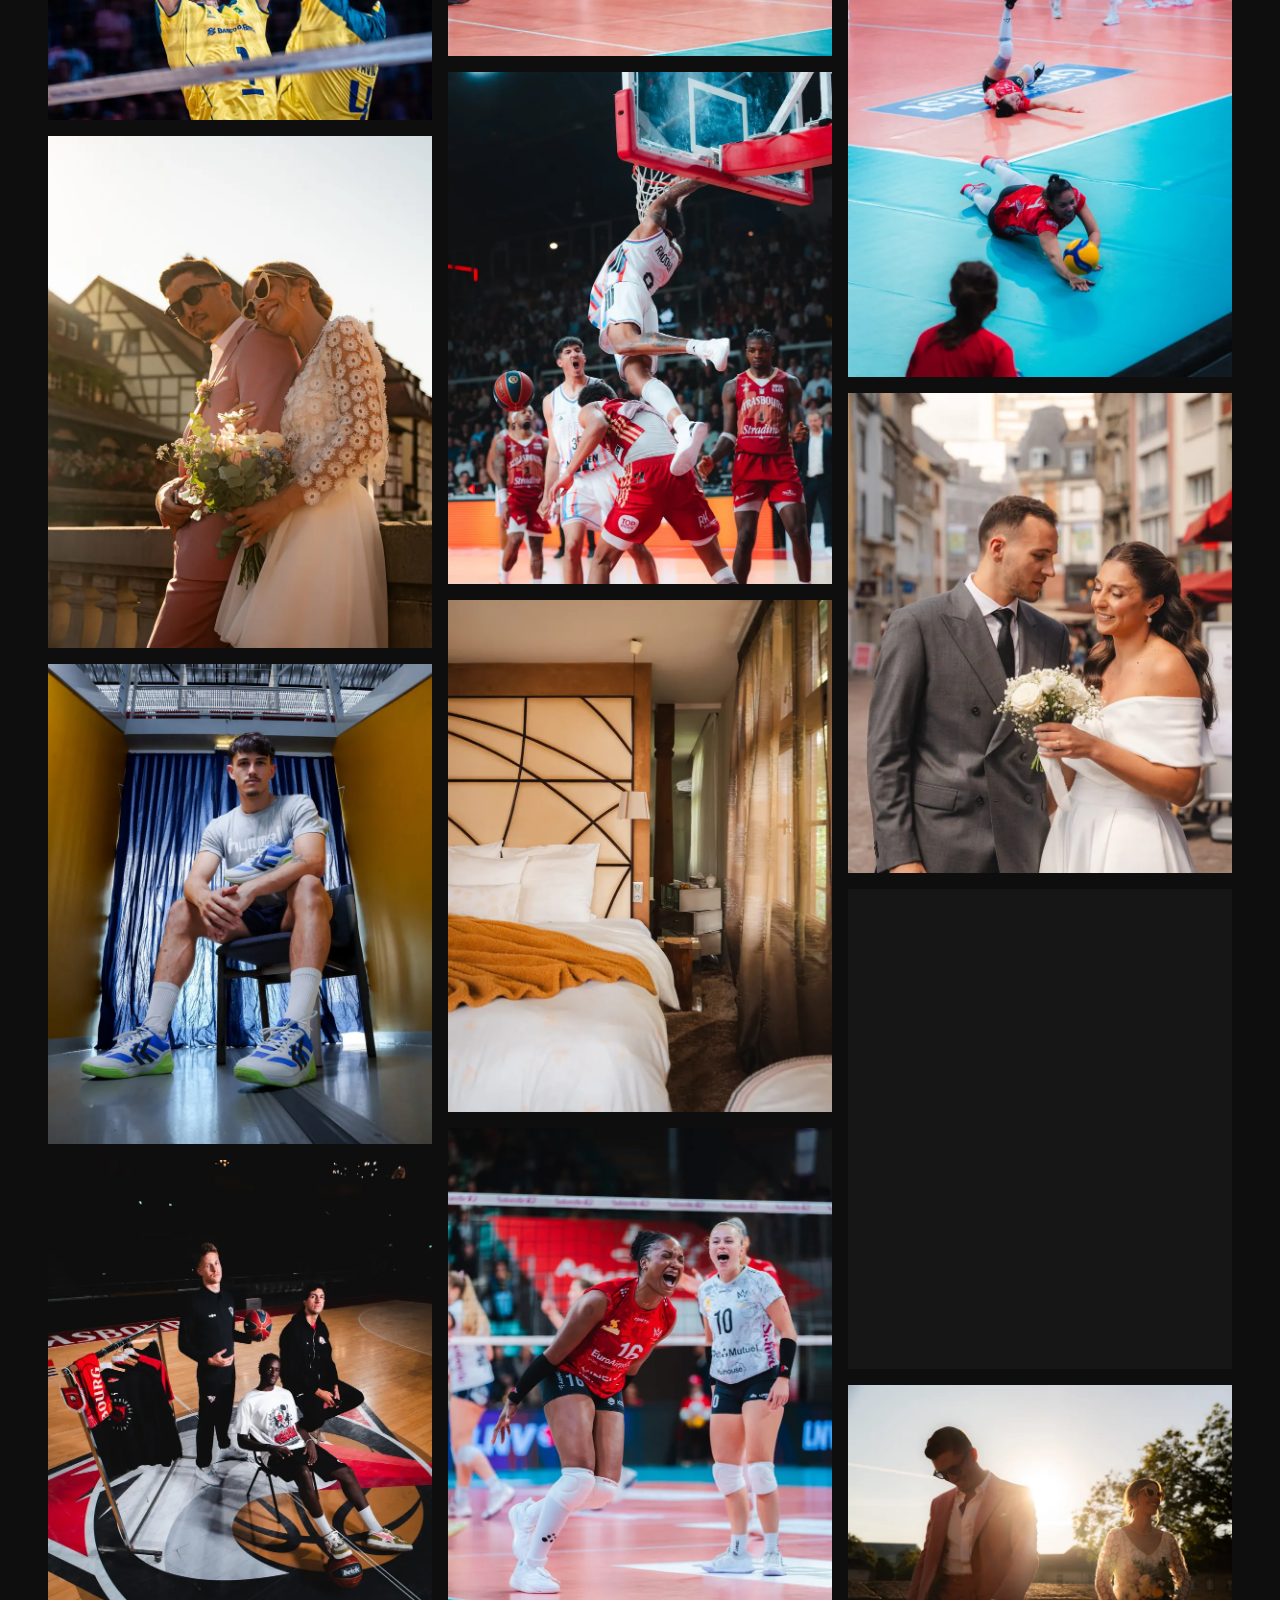
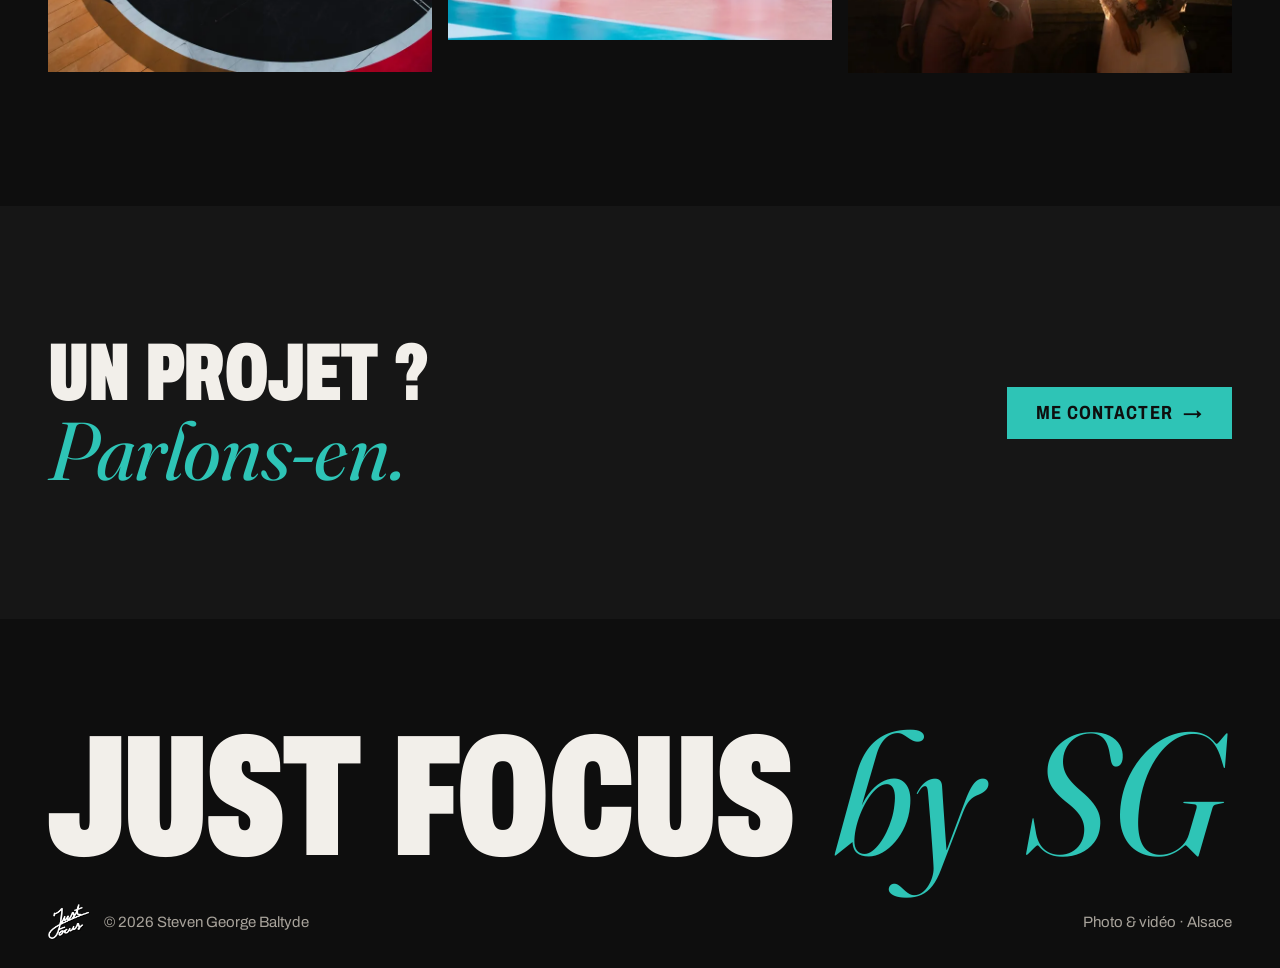
==== commit b3816c3f: "Aperçu : bouton ambiance turquoise / bleu nuit (#191970) Co-Authored-By: Claude Opus 5.5 <noreply@an" ====
--- a/travaux.html
+++ b/travaux.html
@@ -21,7 +21,7 @@
 <meta name="twitter:card" content="summary_large_image">
 <link rel="icon" type="image/png" href="assets/img/favicon.png">
 <link rel="apple-touch-icon" href="assets/img/apple-touch-icon.png">
-<script>(function(){var t;try{t=localStorage.getItem('jf-theme')}catch(e){}var r=document.documentElement;r.dataset.theme=t==='light'?'light':'dark';r.classList.add('js')})()</script>
+<script>(function(){var t;try{t=localStorage.getItem('jf-theme')}catch(e){}var r=document.documentElement;r.dataset.theme=t==='light'?'light':'dark';try{if(localStorage.getItem('jf-mood')==='nuit')r.dataset.mood='nuit'}catch(e){}r.classList.add('js')})()</script>
 <link rel="preconnect" href="https://fonts.googleapis.com">
 <link rel="preconnect" href="https://fonts.gstatic.com" crossorigin>
 <link href="https://fonts.googleapis.com/css2?family=Archivo:wdth,wght@62..100,400..900&amp;family=Fraunces:ital,opsz,wght@1,9..144,400&amp;display=swap" rel="stylesheet">
@@ -36,6 +36,9 @@
 
 <header class="site-header">
   <a class="logo" href="index.html" aria-label="Just Focus — accueil"><img src="assets/img/web/logo.webp" alt="Just Focus" width="150" height="129"></a>
+  <button class="mood-toggle" type="button" aria-label="Ambiance bleu nuit" aria-pressed="false" title="Changer d'ambiance">
+    <span class="dot dot--turquoise" aria-hidden="true"></span><span class="dot dot--nuit" aria-hidden="true"></span>
+  </button>
   <button class="theme-toggle" type="button" aria-label="Activer le mode clair" aria-pressed="false">
     <svg class="icon-sun" width="20" height="20" viewBox="0 0 24 24" fill="none" stroke="currentColor" stroke-width="2" stroke-linecap="round" aria-hidden="true"><circle cx="12" cy="12" r="4.5"/><path d="M12 2v2.5M12 19.5V22M2 12h2.5M19.5 12H22M4.9 4.9l1.8 1.8M17.3 17.3l1.8 1.8M4.9 19.1l1.8-1.8M17.3 6.7l1.8-1.8"/></svg>
     <svg class="icon-moon" width="20" height="20" viewBox="0 0 24 24" fill="none" stroke="currentColor" stroke-width="2" stroke-linecap="round" stroke-linejoin="round" aria-hidden="true"><path d="M20.5 14.5A8.5 8.5 0 0 1 9.5 3.5a8.5 8.5 0 1 0 11 11z"/></svg>
--- a/assets/css/style.css
+++ b/assets/css/style.css
@@ -6,6 +6,9 @@
   --ink-soft: #D9D5CE;
   --muted: #A8A39B;
   --accent: #2EC4B6;
+  --accent-fill: #2EC4B6;
+  --on-accent: #0E0E0E;
+  --glitch: #2EC4B6;
   --paper: #F2EFEA;
   --paper-ink: #0E0E0E;
   --paper-muted: #4A463F;
@@ -40,7 +43,7 @@
 img { display: block; max-width: 100%; }
 a { color: inherit; text-decoration: none; }
 button { font: inherit; color: inherit; }
-::selection { background: var(--accent); color: var(--ground); }
+::selection { background: var(--accent-fill); color: var(--on-accent); }
 :focus-visible { outline: 2px solid var(--accent); outline-offset: 3px; }
 
 .wrap { max-width: var(--max); margin: 0 auto; padding: 0 var(--gutter); }
@@ -95,9 +98,10 @@
 .btn:active { transform: scale(.97); }
 .btn .arrow { transition: transform .45s var(--ease); }
 .btn:hover .arrow { transform: translateX(5px); }
-.btn--fill { background: var(--accent); border-color: var(--accent); color: var(--ground); }
+.btn--fill { background: var(--accent-fill); border-color: var(--accent-fill); color: var(--on-accent); }
 .btn--light { background: var(--ink); border-color: var(--ink); color: var(--ground); }
-.btn--light::before { background: var(--accent); }
+.btn--light::before { background: var(--accent-fill); }
+.btn--light:hover, .btn--light:focus-visible { color: var(--on-accent); }
 
 /* ---------- Hero ---------- */
 .hero { padding: clamp(110px, 10vw, 140px) 0 clamp(56px, 7vw, 96px); }
@@ -131,7 +135,7 @@
 .line:nth-child(3) > span { transition-delay: .18s; }
 
 /* ---------- Marquee ---------- */
-.refs { padding: 34px 0; background: var(--accent); color: var(--ground); overflow: hidden; }
+.refs { padding: 34px 0; background: var(--accent-fill); color: var(--on-accent); overflow: hidden; }
 .refs__label { margin: 0 0 14px; padding: 0 var(--gutter); font-family: var(--f-script); font-style: italic; font-size: 22px; }
 .marquee { display: flex; width: max-content; animation: marquee 34s linear infinite; }
 .refs:hover .marquee { animation-play-state: paused; }
@@ -220,7 +224,7 @@
 .reel:hover img { transform: scale(1.07); filter: none; }
 .reel .play {
   position: absolute; top: 50%; left: 50%; width: 72px; height: 72px; margin: -36px 0 0 -36px;
-  border-radius: 50%; background: var(--accent); color: var(--ground);
+  border-radius: 50%; background: var(--accent-fill); color: var(--on-accent);
   display: grid; place-items: center; transform: scale(.7); opacity: 0;
   transition: transform .5s var(--ease), opacity .4s;
 }
@@ -386,7 +390,7 @@
   -webkit-mask: url('../img/web/logo.webp') center / contain no-repeat;
           mask: url('../img/web/logo.webp') center / contain no-repeat;
 }
-.loader__logo .g1 { background: #2EC4B6; mix-blend-mode: screen; animation: glitch-a 1.35s .05s steps(1, end) forwards; }
+.loader__logo .g1 { background: var(--glitch); mix-blend-mode: screen; animation: glitch-a 1.35s .05s steps(1, end) forwards; }
 .loader__logo .g2 { background: #FF2E6E; mix-blend-mode: screen; animation: glitch-b 1.35s .05s steps(1, end) forwards; }
 [data-theme="light"] .loader__logo .g { mix-blend-mode: multiply; }
 .loader__bar { width: clamp(160px, 22vw, 260px); height: 2px; background: var(--line); overflow: hidden; }
@@ -450,6 +454,8 @@
   --ink-soft: #2A2826;
   --muted: #5F5A53;
   --accent: #08766C;
+  --accent-fill: #08766C;
+  --on-accent: #F4F2EE;
   --paper: #141414;
   --paper-ink: #F2EFEA;
   --paper-muted: #A8A39B;
@@ -458,29 +464,51 @@
   --header-bg: rgba(244, 242, 238, .94);
   color-scheme: light;
 }
+/* "Bleu nuit" mood (button in the header). #191970 is too dark to read as text on black,
+   so in dark mode it fills the bands and buttons and a lighter tint carries the text. */
+:root[data-mood="nuit"] {
+  --accent: #8F8FEA;
+  --accent-fill: #191970;
+  --on-accent: #F2EFEA;
+  --glitch: #4A4AFF;
+  --paper-accent: #191970;
+}
+:root[data-mood="nuit"][data-theme="light"] {
+  --accent: #191970;
+  --on-accent: #F4F2EE;
+  --paper-accent: #8F8FEA;
+}
 [data-theme="light"] .logo img, [data-theme="light"] .footer__bottom img, [data-theme="light"] .loader__logo img { filter: invert(1); }
 /* areas over photos stay dark in both modes */
 .contact, .lightbox {
   --ground: #0E0E0E; --ground-2: #161616; --ink: #F2EFEA; --ink-soft: #D9D5CE; --muted: #A8A39B; --accent: #2EC4B6; --line: #4A463F;
+  --accent-fill: #2EC4B6; --on-accent: #0E0E0E;
   color: var(--ink);
 }
+[data-mood="nuit"] .contact, [data-mood="nuit"] .lightbox { --accent: #8F8FEA; --accent-fill: #191970; --on-accent: #F2EFEA; }
 .selection figcaption, .reel .tag { color: #F2EFEA; }
 body, .site-header, .about, .cta-band, .chip, .tile { transition: background-color .4s var(--ease), color .4s var(--ease); }
 
-.theme-toggle {
+.theme-toggle, .mood-toggle {
   order: 2; position: relative; z-index: 2;
   width: 44px; height: 44px; border-radius: 50%; border: 1px solid var(--line);
   background: transparent; color: var(--ink); cursor: pointer;
   display: grid; place-items: center; transition: border-color .3s, color .3s, transform .2s var(--ease);
 }
-.theme-toggle:hover { border-color: var(--accent); color: var(--accent); }
-.theme-toggle:active { transform: scale(.92); }
+.theme-toggle:hover, .mood-toggle:hover { border-color: var(--accent); color: var(--accent); }
+.theme-toggle:active, .mood-toggle:active { transform: scale(.92); }
+/* mood: a dot of the current colour, with the other one waiting behind it */
+.mood-toggle .dot { grid-area: 1 / 1; width: 18px; height: 18px; border-radius: 50%; transition: transform .5s var(--ease), opacity .3s; }
+.mood-toggle .dot--turquoise { background: #2EC4B6; }
+.mood-toggle .dot--nuit { background: #191970; box-shadow: 0 0 0 1.5px #8F8FEA; }
+:root:not([data-mood="nuit"]) .mood-toggle .dot--nuit, [data-mood="nuit"] .mood-toggle .dot--turquoise { opacity: 0; transform: scale(.3); }
 .theme-toggle svg { grid-area: 1 / 1; transition: transform .5s var(--ease), opacity .3s; }
 [data-theme="dark"] .theme-toggle .icon-moon, [data-theme="light"] .theme-toggle .icon-sun { opacity: 0; transform: rotate(-90deg) scale(.5); }
 .logo { order: 0; margin-right: auto; }
 .nav { order: 1; }
 .menu-btn { order: 3; }
-@media (min-width: 761px) { .theme-toggle { margin-left: 8px; } }
+@media (min-width: 761px) { .mood-toggle { margin-left: 8px; } }
+.mood-toggle + .theme-toggle { margin-left: -6px; }
 
 /* circle reveal when switching mode (browsers with View Transitions) */
 ::view-transition-old(root) { animation: none; }
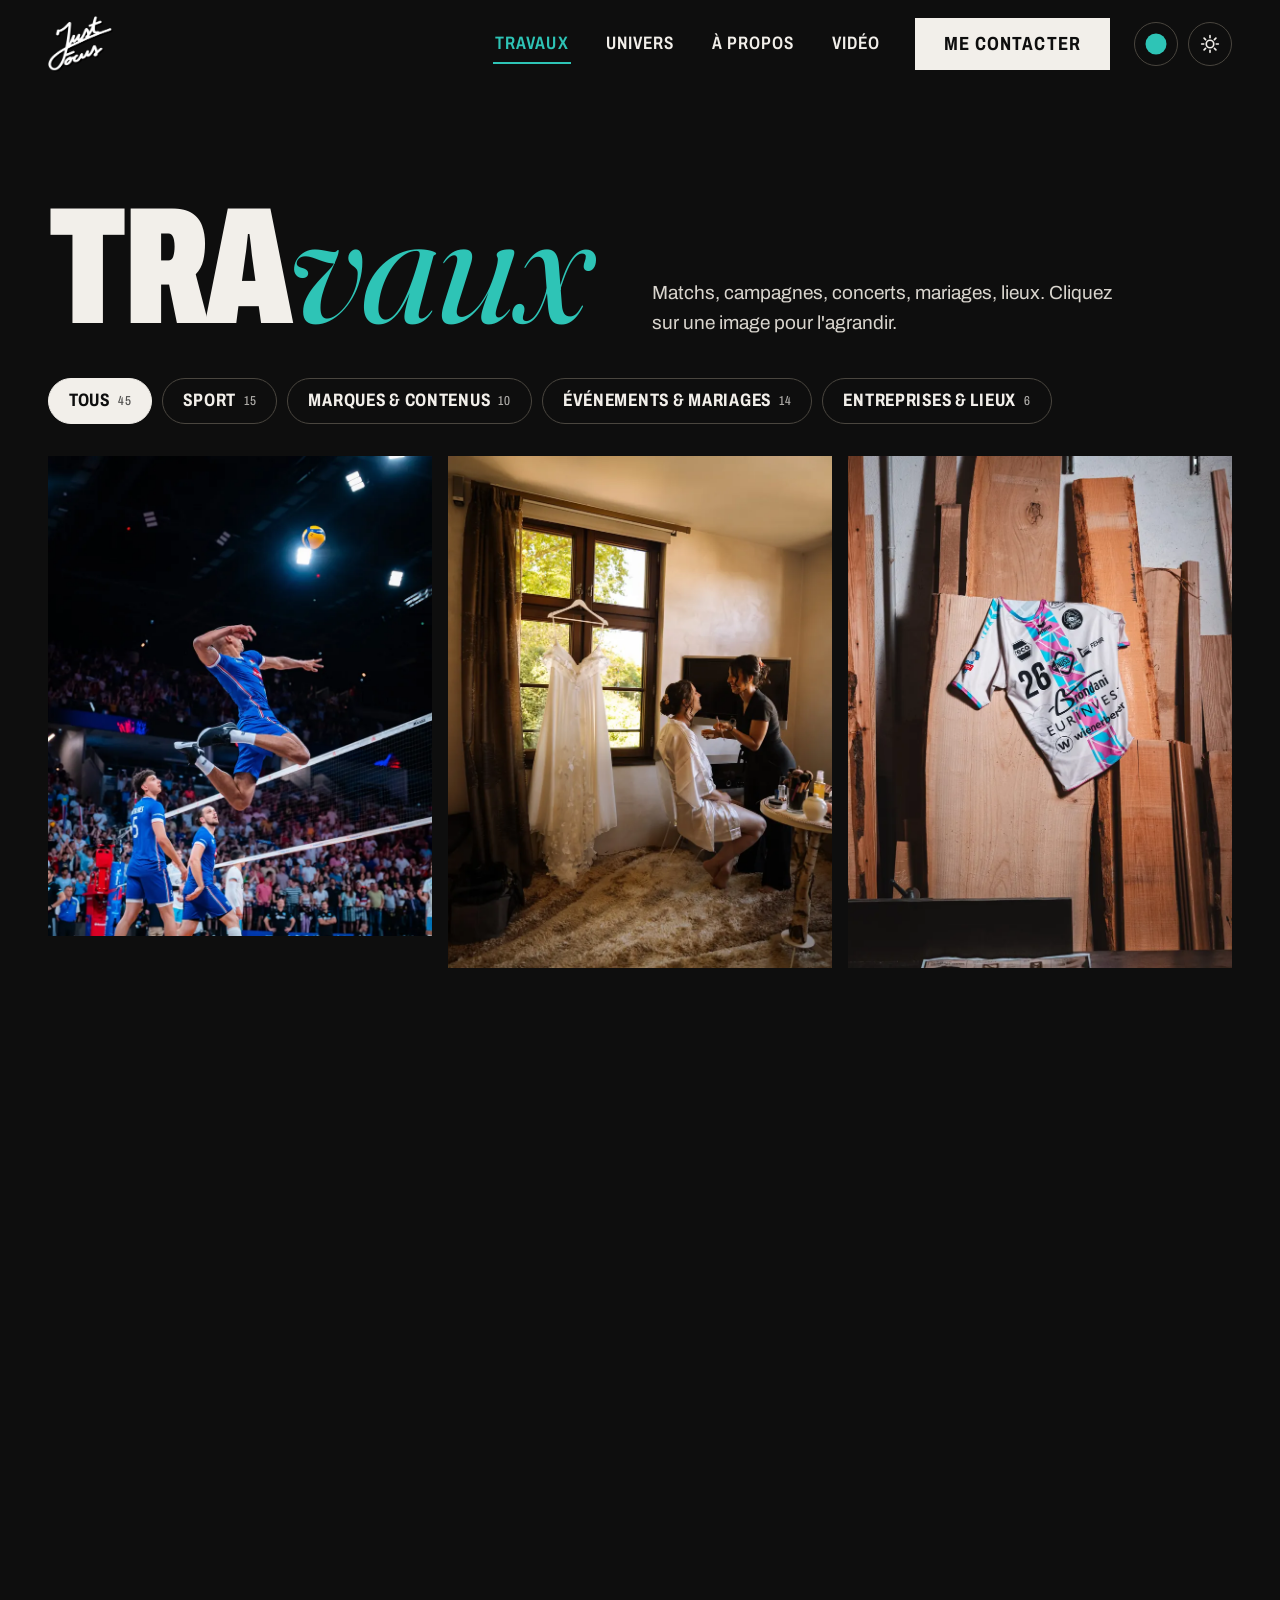
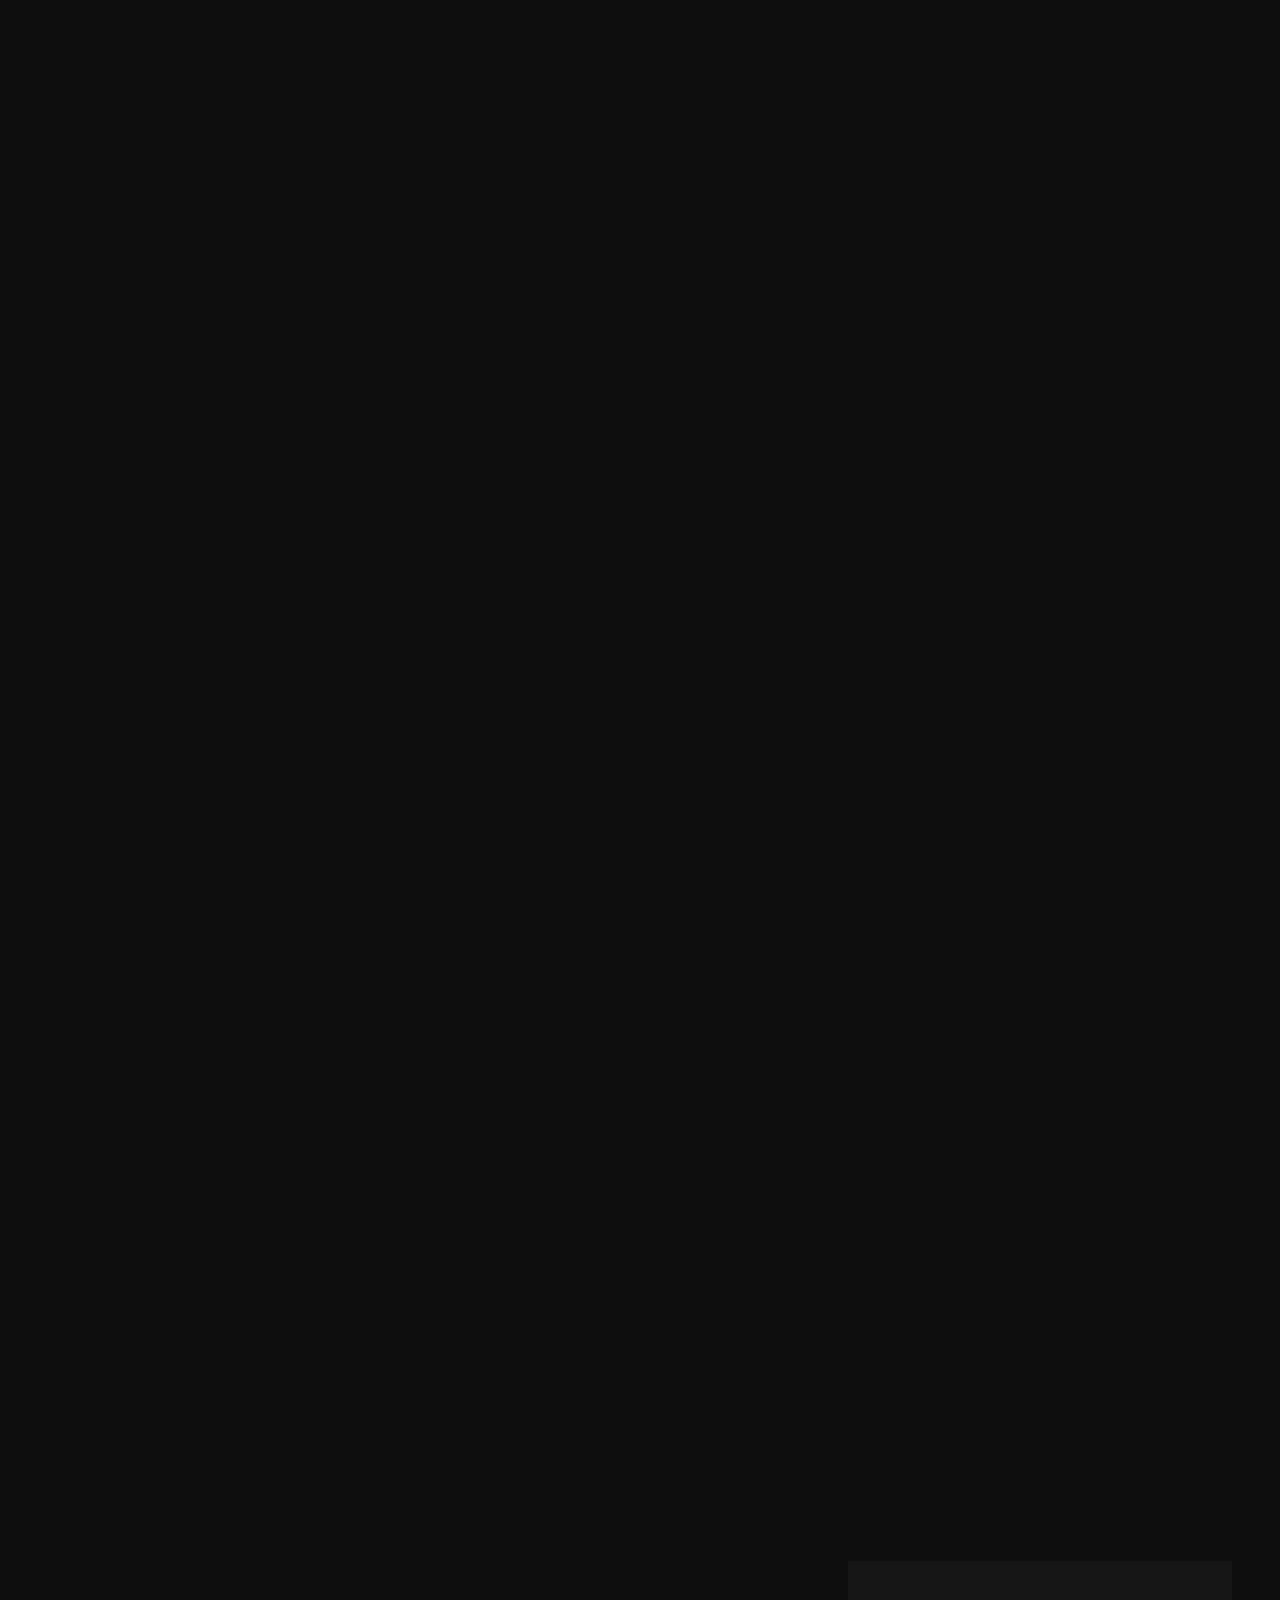
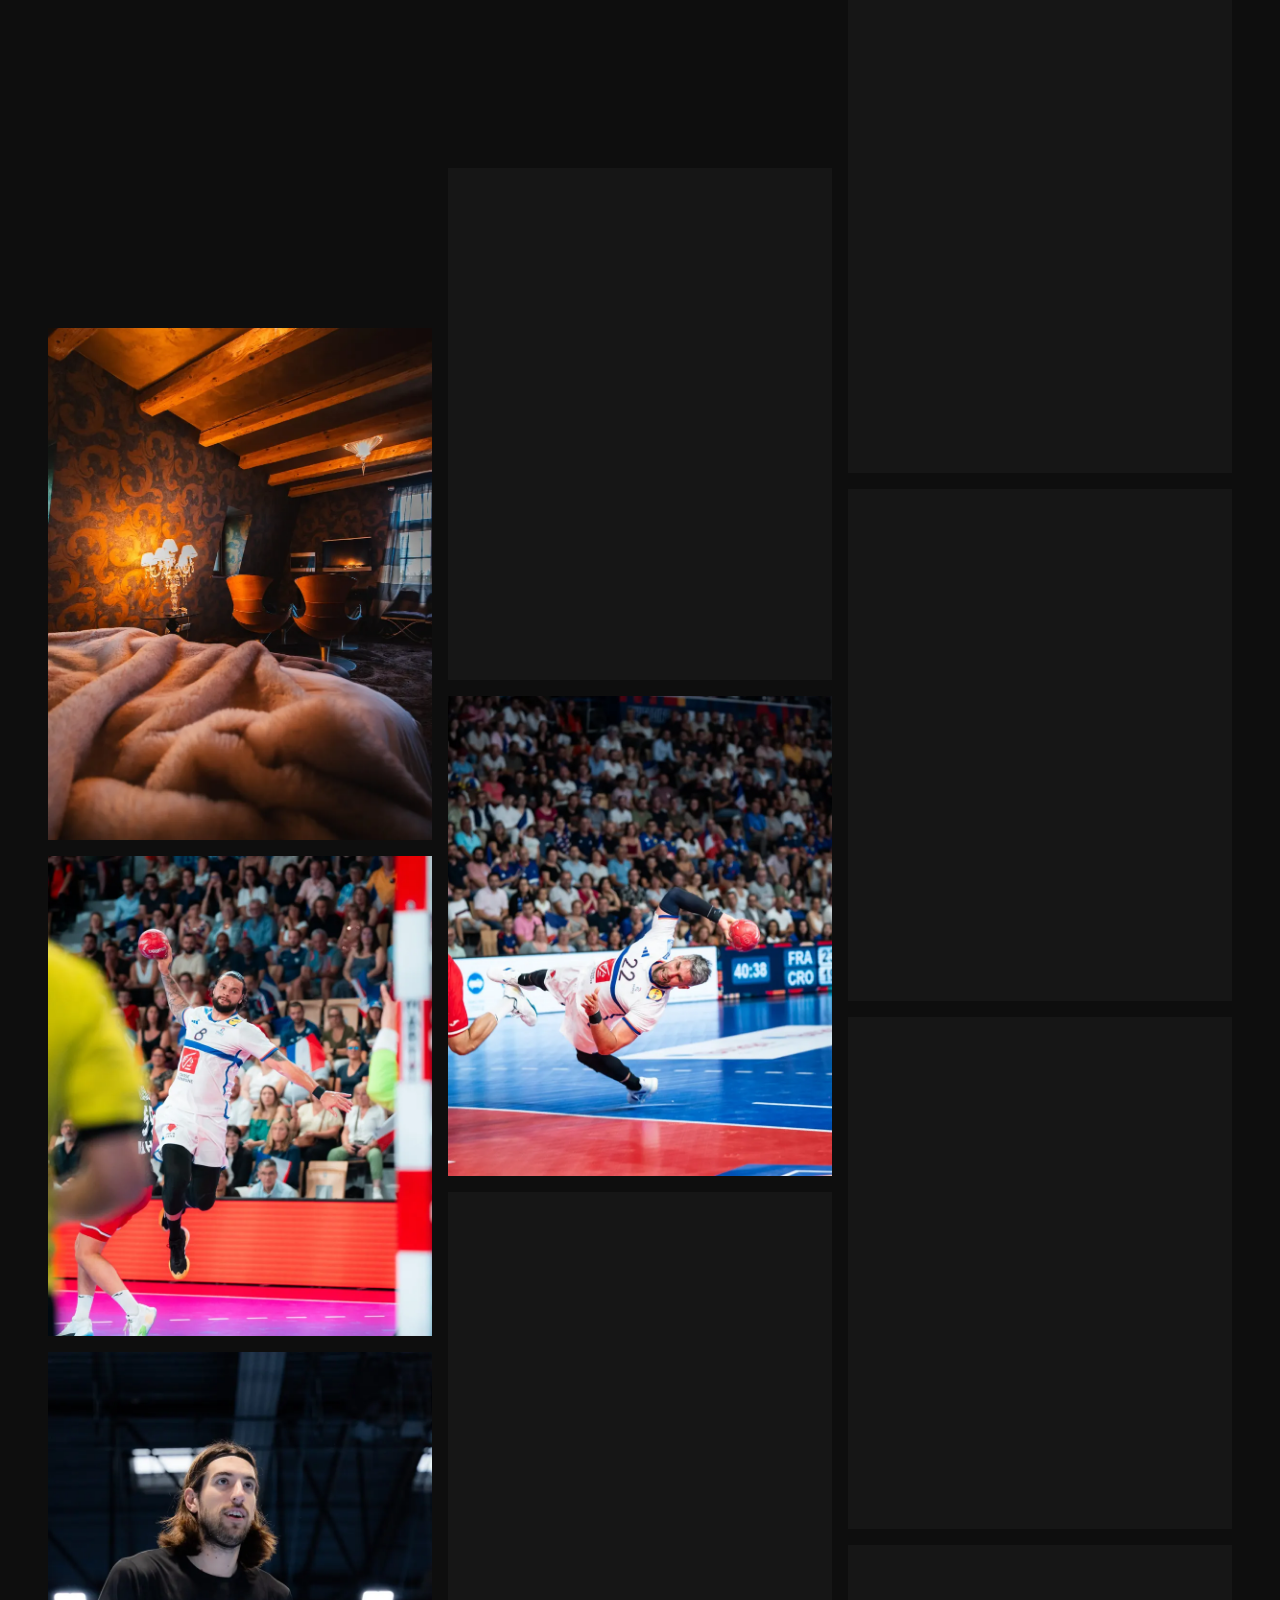
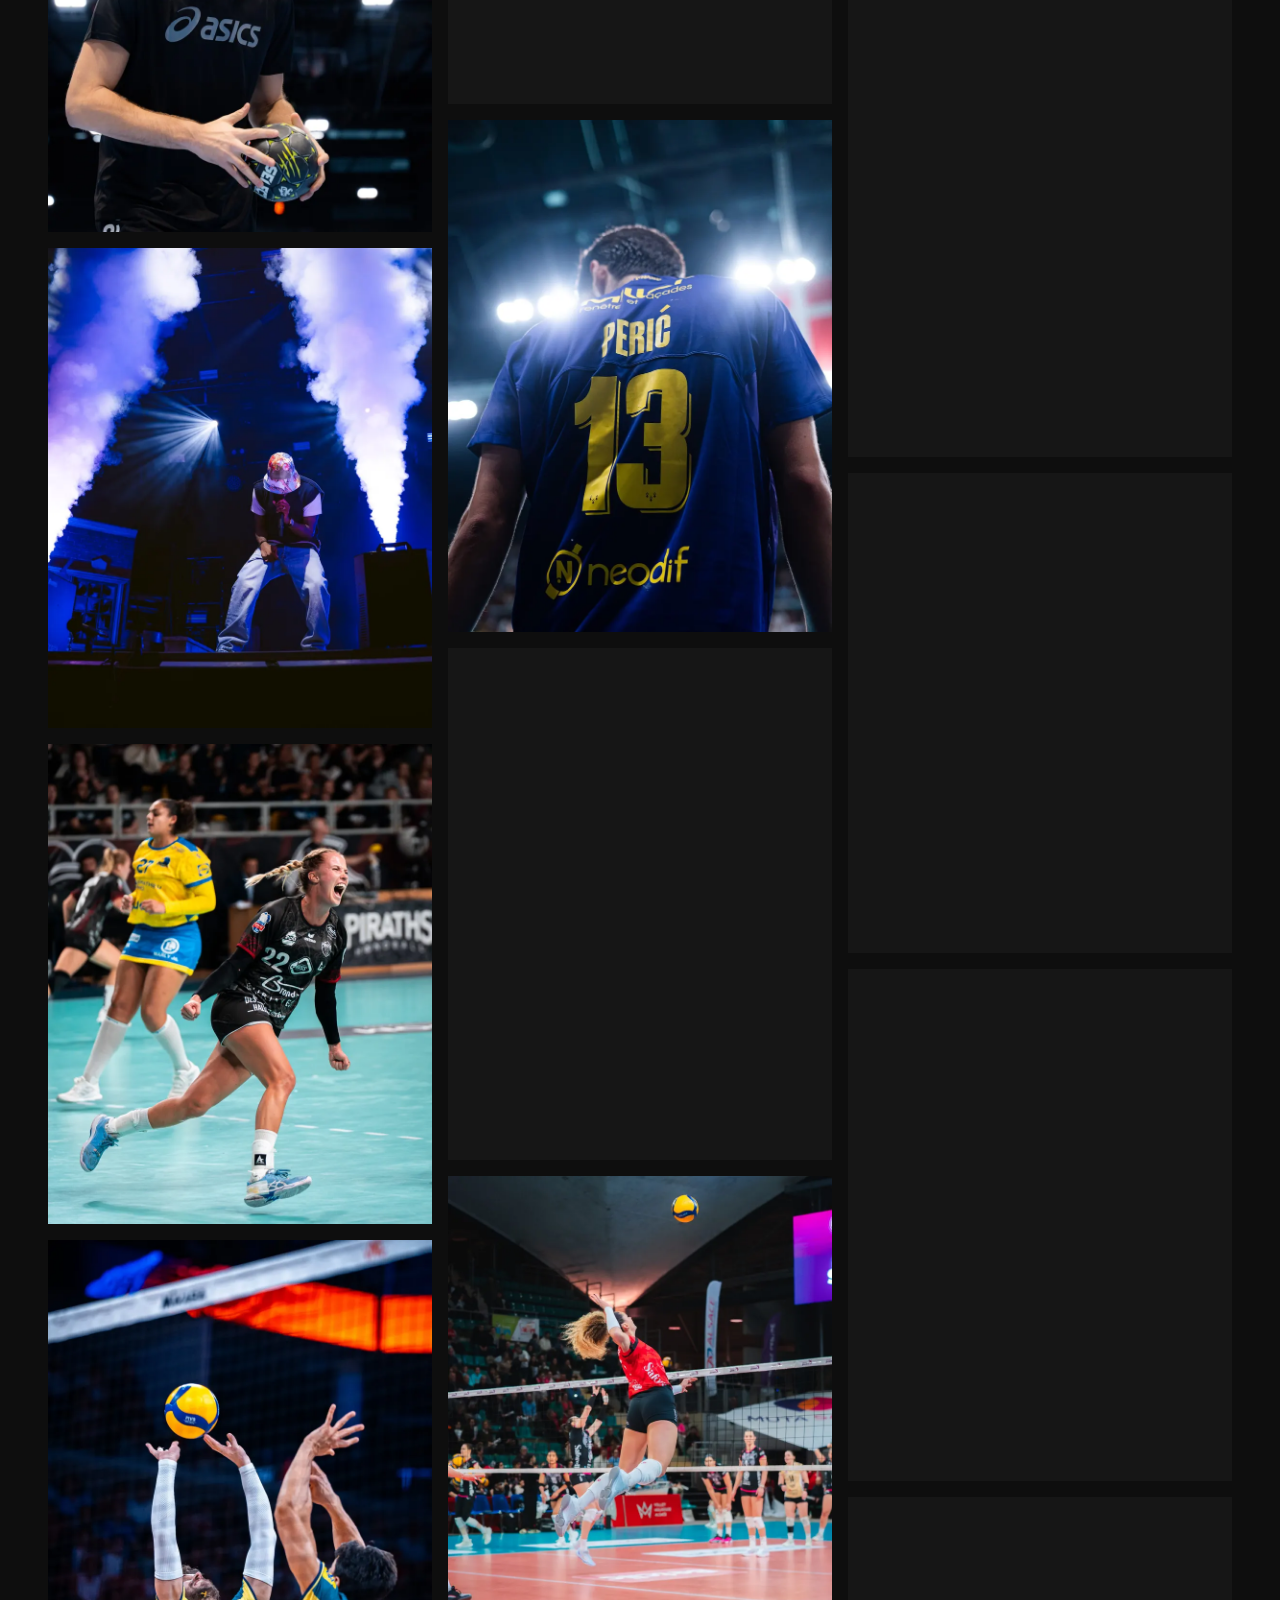
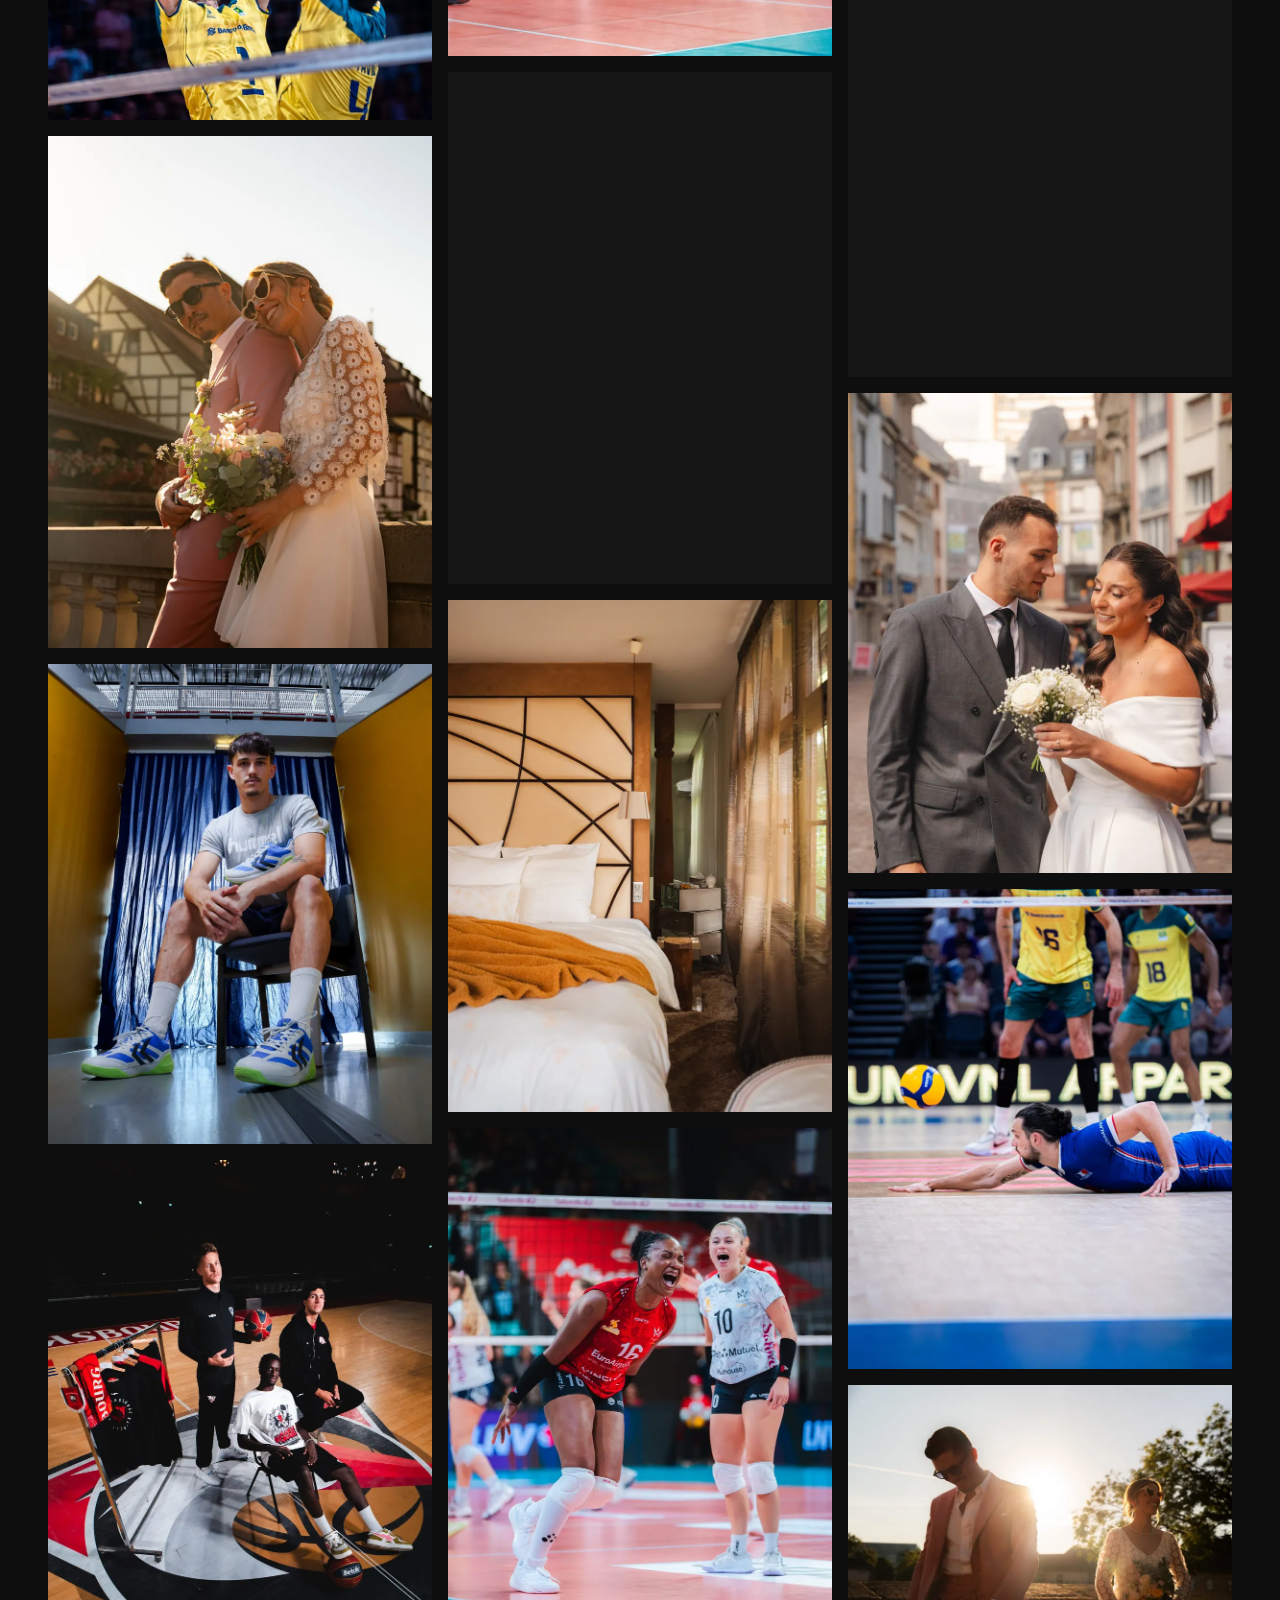
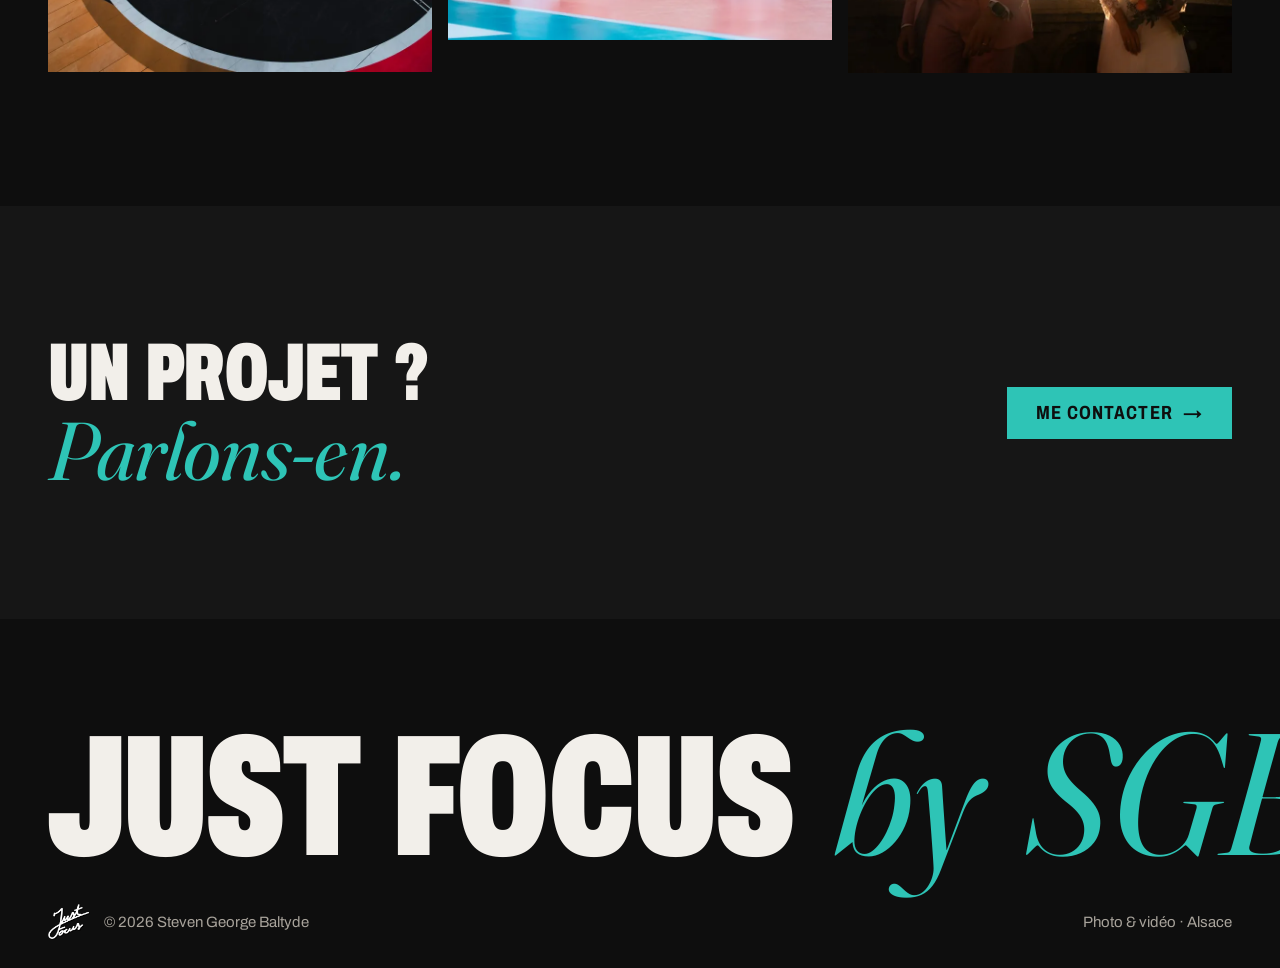
==== commit 49c14b4c: "Aperçu : 5 ambiances (turquoise, bleu nuit, vert, orange, jaune) et « by SGB » Co-Authored-By: Claud" ====
--- a/travaux.html
+++ b/travaux.html
@@ -3,25 +3,25 @@
 <head>
 <meta charset="utf-8">
 <meta name="viewport" content="width=device-width, initial-scale=1">
-<title>Travaux — Just Focus by SG</title>
+<title>Travaux — Just Focus by SGB</title>
 <meta name="description" content="Matchs, campagnes, concerts, mariages, lieux : la galerie de Steven George Baltyde.">
-<link rel="canonical" href="https://justfocusbysg.github.io/travaux.html">
+<link rel="canonical" href="https://justfocusbysgb.github.io/travaux.html">
 <meta name="theme-color" content="#0E0E0E">
 <meta name="author" content="Steven George Baltyde">
 <meta property="og:type" content="website">
 <meta property="og:locale" content="fr_FR">
-<meta property="og:site_name" content="Just Focus by SG">
-<meta property="og:title" content="Travaux — Just Focus by SG">
+<meta property="og:site_name" content="Just Focus by SGB">
+<meta property="og:title" content="Travaux — Just Focus by SGB">
 <meta property="og:description" content="Matchs, campagnes, concerts, mariages, lieux : la galerie de Steven George Baltyde.">
-<meta property="og:url" content="https://justfocusbysg.github.io/travaux.html">
-<meta property="og:image" content="https://justfocusbysg.github.io/assets/img/og-image.jpg">
+<meta property="og:url" content="https://justfocusbysgb.github.io/travaux.html">
+<meta property="og:image" content="https://justfocusbysgb.github.io/assets/img/og-image.jpg">
 <meta property="og:image:width" content="1200">
 <meta property="og:image:height" content="630">
-<meta property="og:image:alt" content="Just Focus by SG — photographie de sport">
+<meta property="og:image:alt" content="Just Focus by SGB — photographie de sport">
 <meta name="twitter:card" content="summary_large_image">
 <link rel="icon" type="image/png" href="assets/img/favicon.png">
 <link rel="apple-touch-icon" href="assets/img/apple-touch-icon.png">
-<script>(function(){var t;try{t=localStorage.getItem('jf-theme')}catch(e){}var r=document.documentElement;r.dataset.theme=t==='light'?'light':'dark';try{if(localStorage.getItem('jf-mood')==='nuit')r.dataset.mood='nuit'}catch(e){}r.classList.add('js')})()</script>
+<script>(function(){var t;try{t=localStorage.getItem('jf-theme')}catch(e){}var r=document.documentElement;r.dataset.theme=t==='light'?'light':'dark';try{var m=localStorage.getItem('jf-mood');if(/^(nuit|vert|orange|jaune)$/.test(m))r.dataset.mood=m}catch(e){}r.classList.add('js')})()</script>
 <link rel="preconnect" href="https://fonts.googleapis.com">
 <link rel="preconnect" href="https://fonts.gstatic.com" crossorigin>
 <link href="https://fonts.googleapis.com/css2?family=Archivo:wdth,wght@62..100,400..900&amp;family=Fraunces:ital,opsz,wght@1,9..144,400&amp;display=swap" rel="stylesheet">
@@ -36,9 +36,16 @@
 
 <header class="site-header">
   <a class="logo" href="index.html" aria-label="Just Focus — accueil"><img src="assets/img/web/logo.webp" alt="Just Focus" width="150" height="129"></a>
-  <button class="mood-toggle" type="button" aria-label="Ambiance bleu nuit" aria-pressed="false" title="Changer d'ambiance">
-    <span class="dot dot--turquoise" aria-hidden="true"></span><span class="dot dot--nuit" aria-hidden="true"></span>
-  </button>
+  <div class="mood">
+    <button class="mood-toggle" type="button" aria-label="Changer d'ambiance" aria-haspopup="true" aria-expanded="false" aria-controls="mood-menu" title="Changer d'ambiance"><span class="dot" aria-hidden="true"></span></button>
+    <div class="mood__menu" id="mood-menu" role="menu" aria-label="Ambiance de couleur">
+      <button class="swatch swatch--turquoise" type="button" role="menuitemradio" aria-checked="false" data-mood="turquoise" aria-label="Turquoise" title="Turquoise" style="--c:#2EC4B6"><span></span></button>
+      <button class="swatch swatch--nuit" type="button" role="menuitemradio" aria-checked="false" data-mood="nuit" aria-label="Bleu nuit" title="Bleu nuit" style="--c:#191970"><span></span></button>
+      <button class="swatch swatch--vert" type="button" role="menuitemradio" aria-checked="false" data-mood="vert" aria-label="Vert" title="Vert" style="--c:#3DD68C"><span></span></button>
+      <button class="swatch swatch--orange" type="button" role="menuitemradio" aria-checked="false" data-mood="orange" aria-label="Orange" title="Orange" style="--c:#F26B3A"><span></span></button>
+      <button class="swatch swatch--jaune" type="button" role="menuitemradio" aria-checked="false" data-mood="jaune" aria-label="Jaune" title="Jaune" style="--c:#F5C518"><span></span></button>
+    </div>
+  </div>
   <button class="theme-toggle" type="button" aria-label="Activer le mode clair" aria-pressed="false">
     <svg class="icon-sun" width="20" height="20" viewBox="0 0 24 24" fill="none" stroke="currentColor" stroke-width="2" stroke-linecap="round" aria-hidden="true"><circle cx="12" cy="12" r="4.5"/><path d="M12 2v2.5M12 19.5V22M2 12h2.5M19.5 12H22M4.9 4.9l1.8 1.8M17.3 17.3l1.8 1.8M4.9 19.1l1.8-1.8M17.3 6.7l1.8-1.8"/></svg>
     <svg class="icon-moon" width="20" height="20" viewBox="0 0 24 24" fill="none" stroke="currentColor" stroke-width="2" stroke-linecap="round" stroke-linejoin="round" aria-hidden="true"><path d="M20.5 14.5A8.5 8.5 0 0 1 9.5 3.5a8.5 8.5 0 1 0 11 11z"/></svg>
@@ -82,7 +89,7 @@
 
 <footer class="footer">
   <div class="wrap">
-    <p class="footer__name reveal">Just Focus <span class="script">by SG</span></p>
+    <p class="footer__name reveal">Just Focus <span class="script">by SGB</span></p>
     <div class="footer__bottom">
       <span><img src="assets/img/web/logo.webp" alt="" width="150" height="129" loading="lazy">© 2026 Steven George Baltyde</span>
       <span>Photo &amp; vidéo · Alsace</span>
--- a/assets/css/style.css
+++ b/assets/css/style.css
@@ -1,18 +1,22 @@
-/* Just Focus by SG — portfolio */
+/* Just Focus by SGB — portfolio */
 :root {
   --ground: #0E0E0E;
   --ground-2: #161616;
   --ink: #F2EFEA;
   --ink-soft: #D9D5CE;
   --muted: #A8A39B;
-  --accent: #2EC4B6;
-  --accent-fill: #2EC4B6;
-  --on-accent: #0E0E0E;
+  /* mood colours (turquoise by default, see "Moods" below) */
+  --m-hi: #2EC4B6; --m-lo: #08766C;
+  --m-fill-d: #2EC4B6; --m-on-d: #0E0E0E;
+  --m-fill-l: #08766C; --m-on-l: #F4F2EE;
   --glitch: #2EC4B6;
+  --accent: var(--m-hi);
+  --accent-fill: var(--m-fill-d);
+  --on-accent: var(--m-on-d);
   --paper: #F2EFEA;
   --paper-ink: #0E0E0E;
   --paper-muted: #4A463F;
-  --paper-accent: #08766C;
+  --paper-accent: var(--m-lo);
   --line: #4A463F;
   --header-bg: rgba(14, 14, 14, .94);
   color-scheme: dark;
@@ -453,39 +457,30 @@
   --ink: #0E0E0E;
   --ink-soft: #2A2826;
   --muted: #5F5A53;
-  --accent: #08766C;
-  --accent-fill: #08766C;
-  --on-accent: #F4F2EE;
+  --accent: var(--m-lo);
+  --accent-fill: var(--m-fill-l);
+  --on-accent: var(--m-on-l);
   --paper: #141414;
   --paper-ink: #F2EFEA;
   --paper-muted: #A8A39B;
-  --paper-accent: #2EC4B6;
+  --paper-accent: var(--m-hi);
   --line: #C9C3B9;
   --header-bg: rgba(244, 242, 238, .94);
   color-scheme: light;
 }
-/* "Bleu nuit" mood (button in the header). #191970 is too dark to read as text on black,
-   so in dark mode it fills the bands and buttons and a lighter tint carries the text. */
-:root[data-mood="nuit"] {
-  --accent: #8F8FEA;
-  --accent-fill: #191970;
-  --on-accent: #F2EFEA;
-  --glitch: #4A4AFF;
-  --paper-accent: #191970;
-}
-:root[data-mood="nuit"][data-theme="light"] {
-  --accent: #191970;
-  --on-accent: #F4F2EE;
-  --paper-accent: #8F8FEA;
-}
-[data-theme="light"] .logo img, [data-theme="light"] .footer__bottom img, [data-theme="light"] .loader__logo img { filter: invert(1); }
+/* ---------- Moods (colour picker in the header) ----------
+   hi = accent on dark grounds, lo = accent on light grounds, fill/on = filled bands and buttons.
+   #191970 is too dark to read as text on black, so in dark mode it fills and a lighter tint carries the text. */
+:root[data-mood="nuit"]   { --m-hi: #8F8FEA; --m-lo: #191970; --m-fill-d: #191970; --m-on-d: #F2EFEA; --m-fill-l: #191970; --m-on-l: #F4F2EE; --glitch: #4A4AFF; }
+:root[data-mood="vert"]   { --m-hi: #3DD68C; --m-lo: #17714A; --m-fill-d: #3DD68C; --m-on-d: #0E0E0E; --m-fill-l: #17714A; --m-on-l: #F4F2EE; --glitch: #3DD68C; }
+:root[data-mood="orange"] { --m-hi: #F26B3A; --m-lo: #B23F17; --m-fill-d: #F26B3A; --m-on-d: #0E0E0E; --m-fill-l: #B23F17; --m-on-l: #F4F2EE; --glitch: #F26B3A; }
+:root[data-mood="jaune"]  { --m-hi: #F5C518; --m-lo: #806300; --m-fill-d: #F5C518; --m-on-d: #0E0E0E; --m-fill-l: #F5C518; --m-on-l: #0E0E0E; --glitch: #F5C518; }
 /* areas over photos stay dark in both modes */
 .contact, .lightbox {
-  --ground: #0E0E0E; --ground-2: #161616; --ink: #F2EFEA; --ink-soft: #D9D5CE; --muted: #A8A39B; --accent: #2EC4B6; --line: #4A463F;
-  --accent-fill: #2EC4B6; --on-accent: #0E0E0E;
+  --ground: #0E0E0E; --ground-2: #161616; --ink: #F2EFEA; --ink-soft: #D9D5CE; --muted: #A8A39B; --line: #4A463F;
+  --accent: var(--m-hi); --accent-fill: var(--m-fill-d); --on-accent: var(--m-on-d);
   color: var(--ink);
 }
-[data-mood="nuit"] .contact, [data-mood="nuit"] .lightbox { --accent: #8F8FEA; --accent-fill: #191970; --on-accent: #F2EFEA; }
 .selection figcaption, .reel .tag { color: #F2EFEA; }
 body, .site-header, .about, .cta-band, .chip, .tile { transition: background-color .4s var(--ease), color .4s var(--ease); }
 
@@ -497,18 +492,30 @@
 }
 .theme-toggle:hover, .mood-toggle:hover { border-color: var(--accent); color: var(--accent); }
 .theme-toggle:active, .mood-toggle:active { transform: scale(.92); }
-/* mood: a dot of the current colour, with the other one waiting behind it */
-.mood-toggle .dot { grid-area: 1 / 1; width: 18px; height: 18px; border-radius: 50%; transition: transform .5s var(--ease), opacity .3s; }
-.mood-toggle .dot--turquoise { background: #2EC4B6; }
-.mood-toggle .dot--nuit { background: #191970; box-shadow: 0 0 0 1.5px #8F8FEA; }
-:root:not([data-mood="nuit"]) .mood-toggle .dot--nuit, [data-mood="nuit"] .mood-toggle .dot--turquoise { opacity: 0; transform: scale(.3); }
+/* mood picker: a dot of the current colour, opening a row of swatches */
+.mood { order: 2; position: relative; }
+.mood-toggle .dot { width: 18px; height: 18px; border-radius: 50%; background: var(--m-fill-d); box-shadow: 0 0 0 1.5px var(--m-hi); transition: background-color .4s, box-shadow .4s; }
+.mood__menu {
+  position: absolute; top: calc(100% + 10px); right: -8px; display: flex; gap: 6px; padding: 8px;
+  background: var(--header-bg); border: 1px solid var(--line); border-radius: 999px;
+  -webkit-backdrop-filter: blur(10px); backdrop-filter: blur(10px);
+  opacity: 0; visibility: hidden; transform: translateY(-6px) scale(.96); transform-origin: top right;
+  transition: opacity .25s, transform .35s var(--ease), visibility 0s .35s;
+}
+.mood.is-open .mood__menu { opacity: 1; visibility: visible; transform: none; transition: opacity .25s, transform .35s var(--ease); }
+.swatch { width: 32px; height: 32px; padding: 0; border: 0; border-radius: 50%; background: transparent; cursor: pointer; display: grid; place-items: center; }
+.swatch span { width: 20px; height: 20px; border-radius: 50%; background: var(--c); transition: transform .3s var(--ease), box-shadow .3s; }
+.swatch:hover span { transform: scale(1.15); }
+.swatch[aria-checked="true"] span { box-shadow: 0 0 0 2px var(--ground), 0 0 0 3.5px var(--ink); }
+.swatch--nuit span { box-shadow: inset 0 0 0 1.5px #8F8FEA; }
+.swatch--nuit[aria-checked="true"] span { box-shadow: inset 0 0 0 1.5px #8F8FEA, 0 0 0 2px var(--ground), 0 0 0 3.5px var(--ink); }
 .theme-toggle svg { grid-area: 1 / 1; transition: transform .5s var(--ease), opacity .3s; }
 [data-theme="dark"] .theme-toggle .icon-moon, [data-theme="light"] .theme-toggle .icon-sun { opacity: 0; transform: rotate(-90deg) scale(.5); }
 .logo { order: 0; margin-right: auto; }
 .nav { order: 1; }
 .menu-btn { order: 3; }
-@media (min-width: 761px) { .mood-toggle { margin-left: 8px; } }
-.mood-toggle + .theme-toggle { margin-left: -6px; }
+@media (min-width: 761px) { .mood { margin-left: 8px; } }
+.mood + .theme-toggle { margin-left: -6px; }
 
 /* circle reveal when switching mode (browsers with View Transitions) */
 ::view-transition-old(root) { animation: none; }
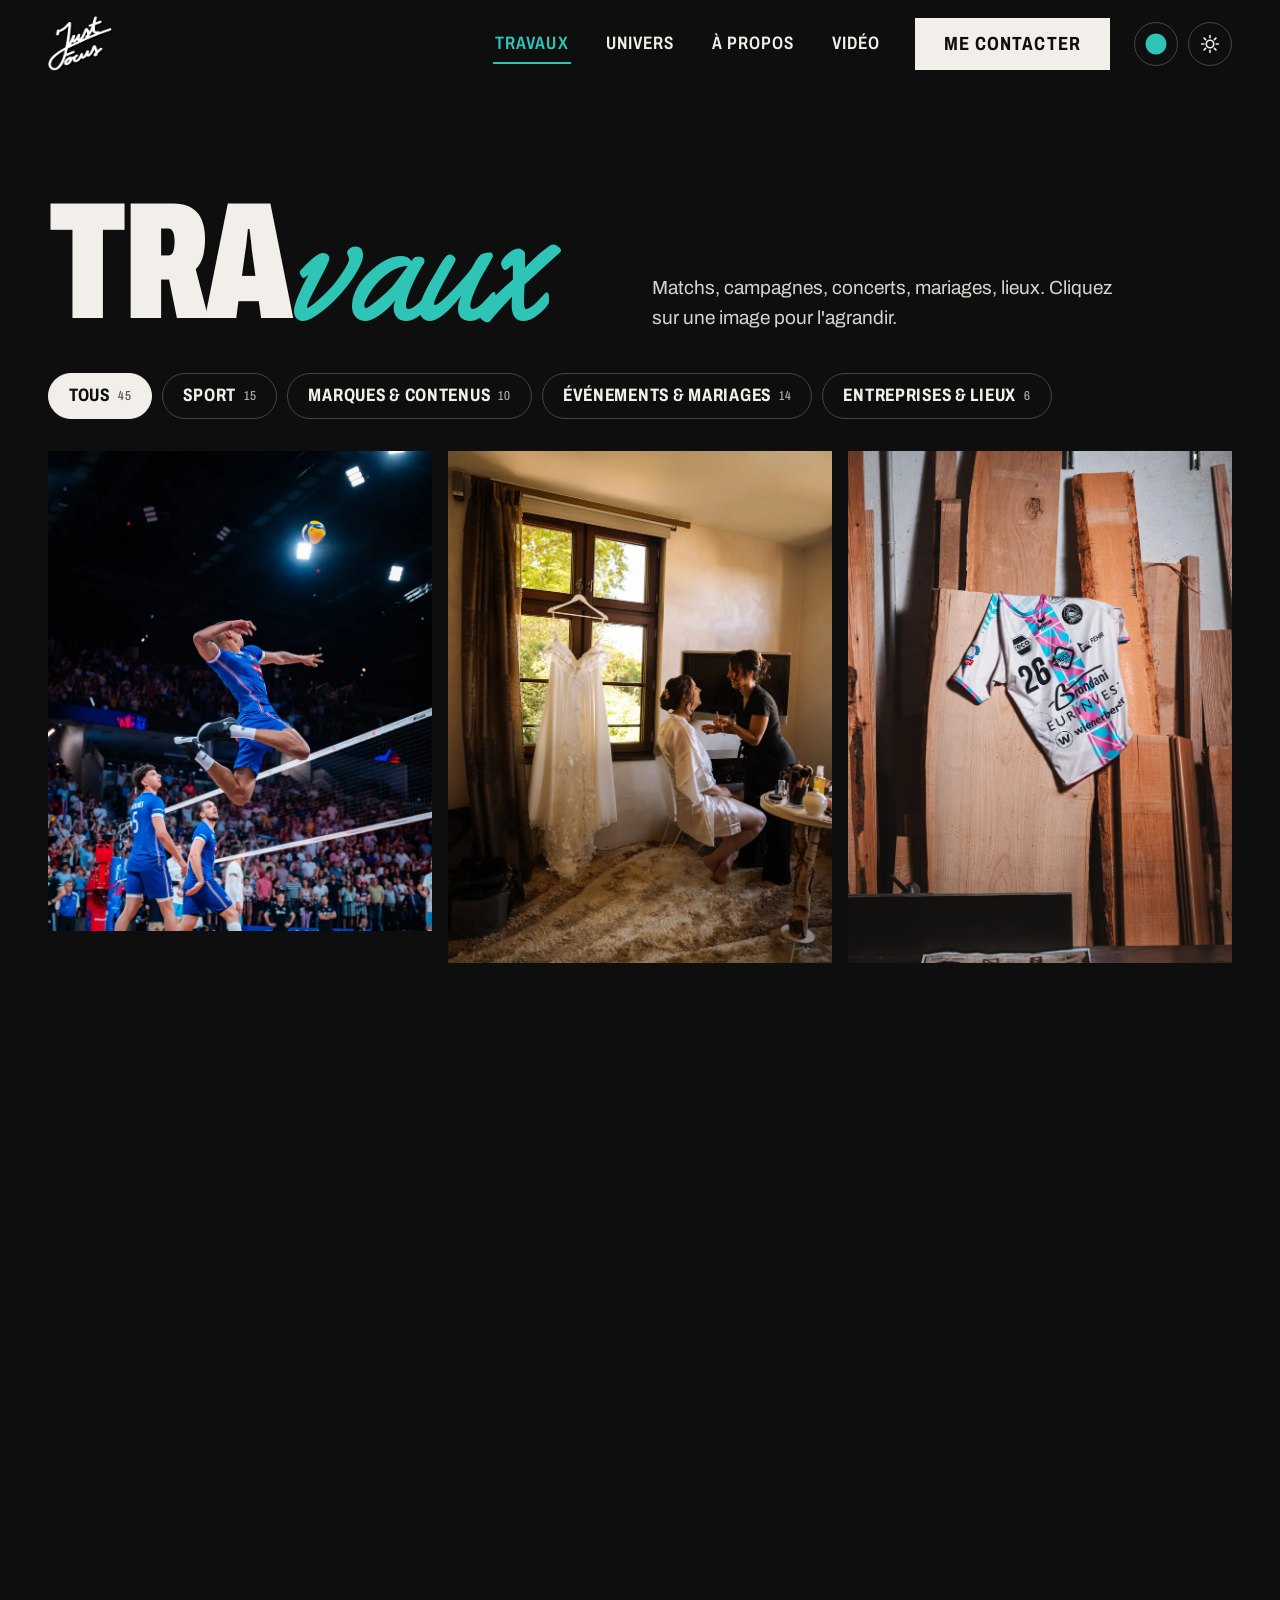
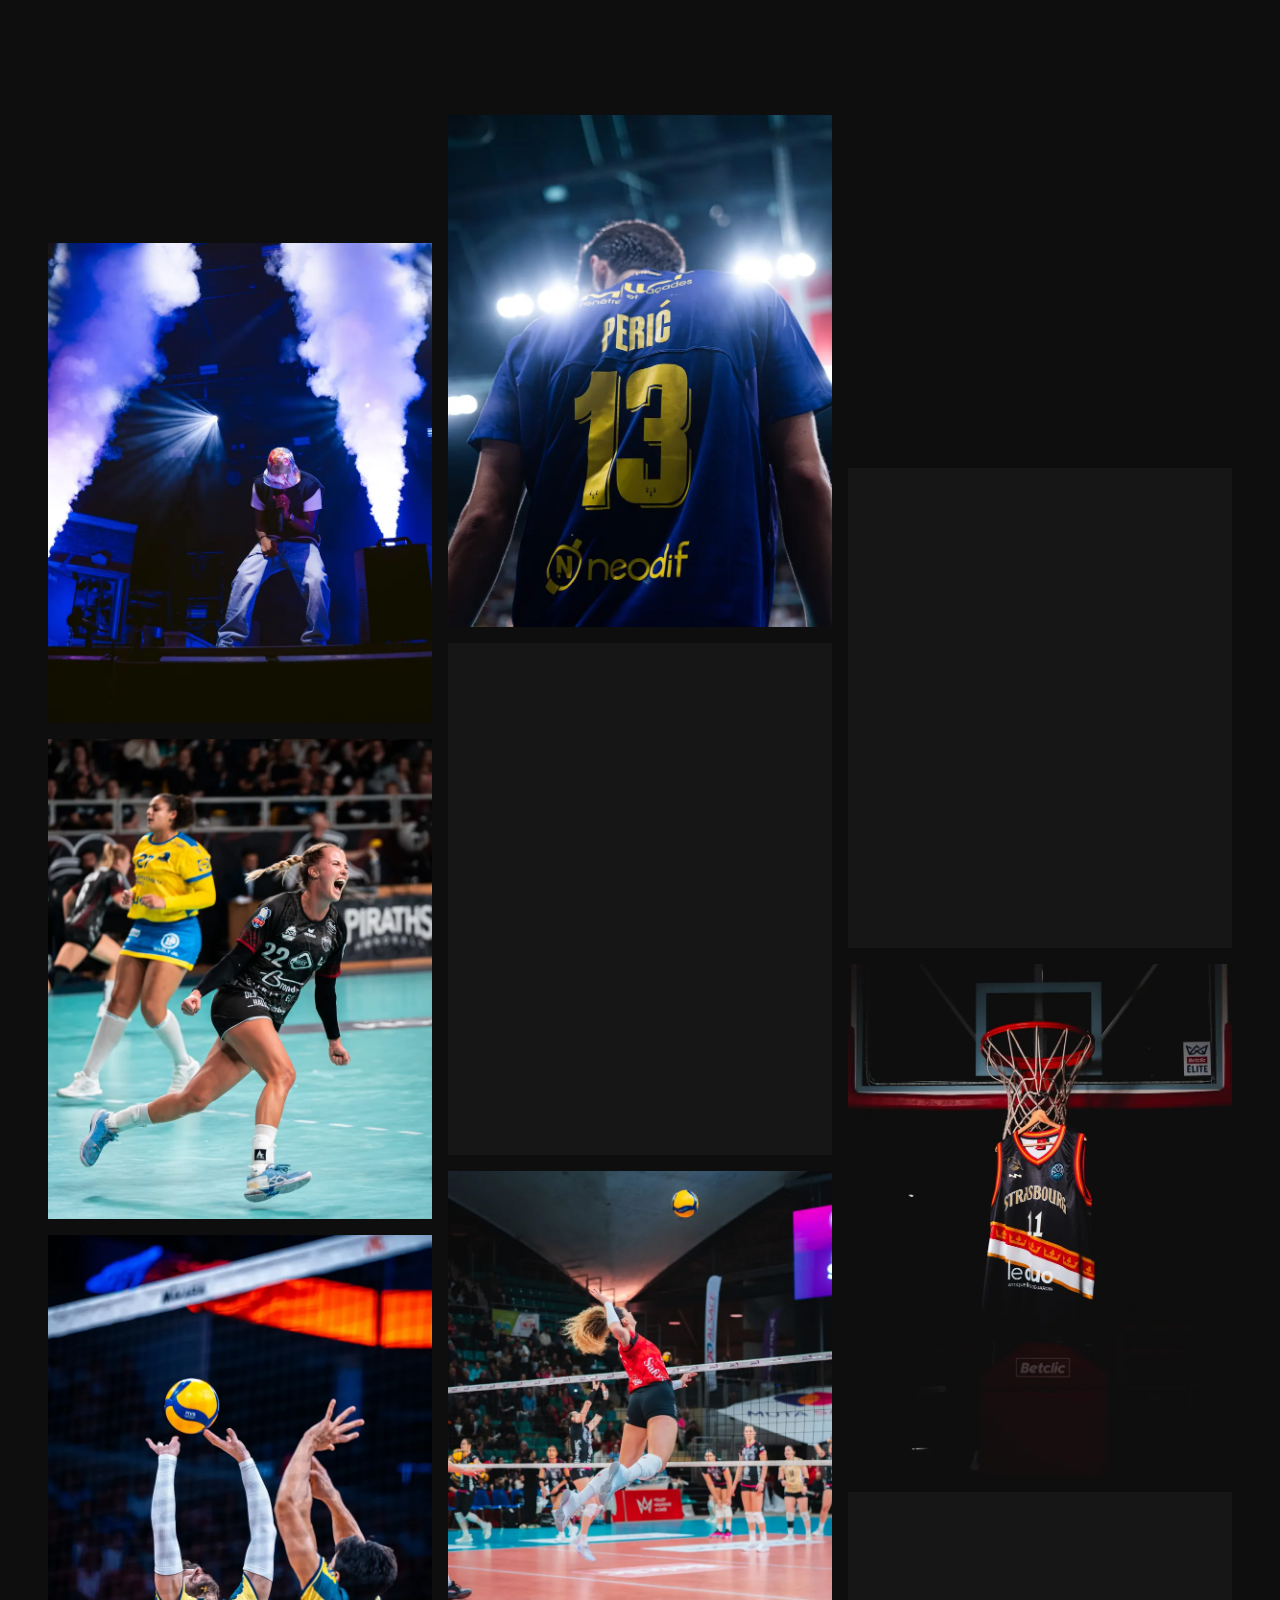
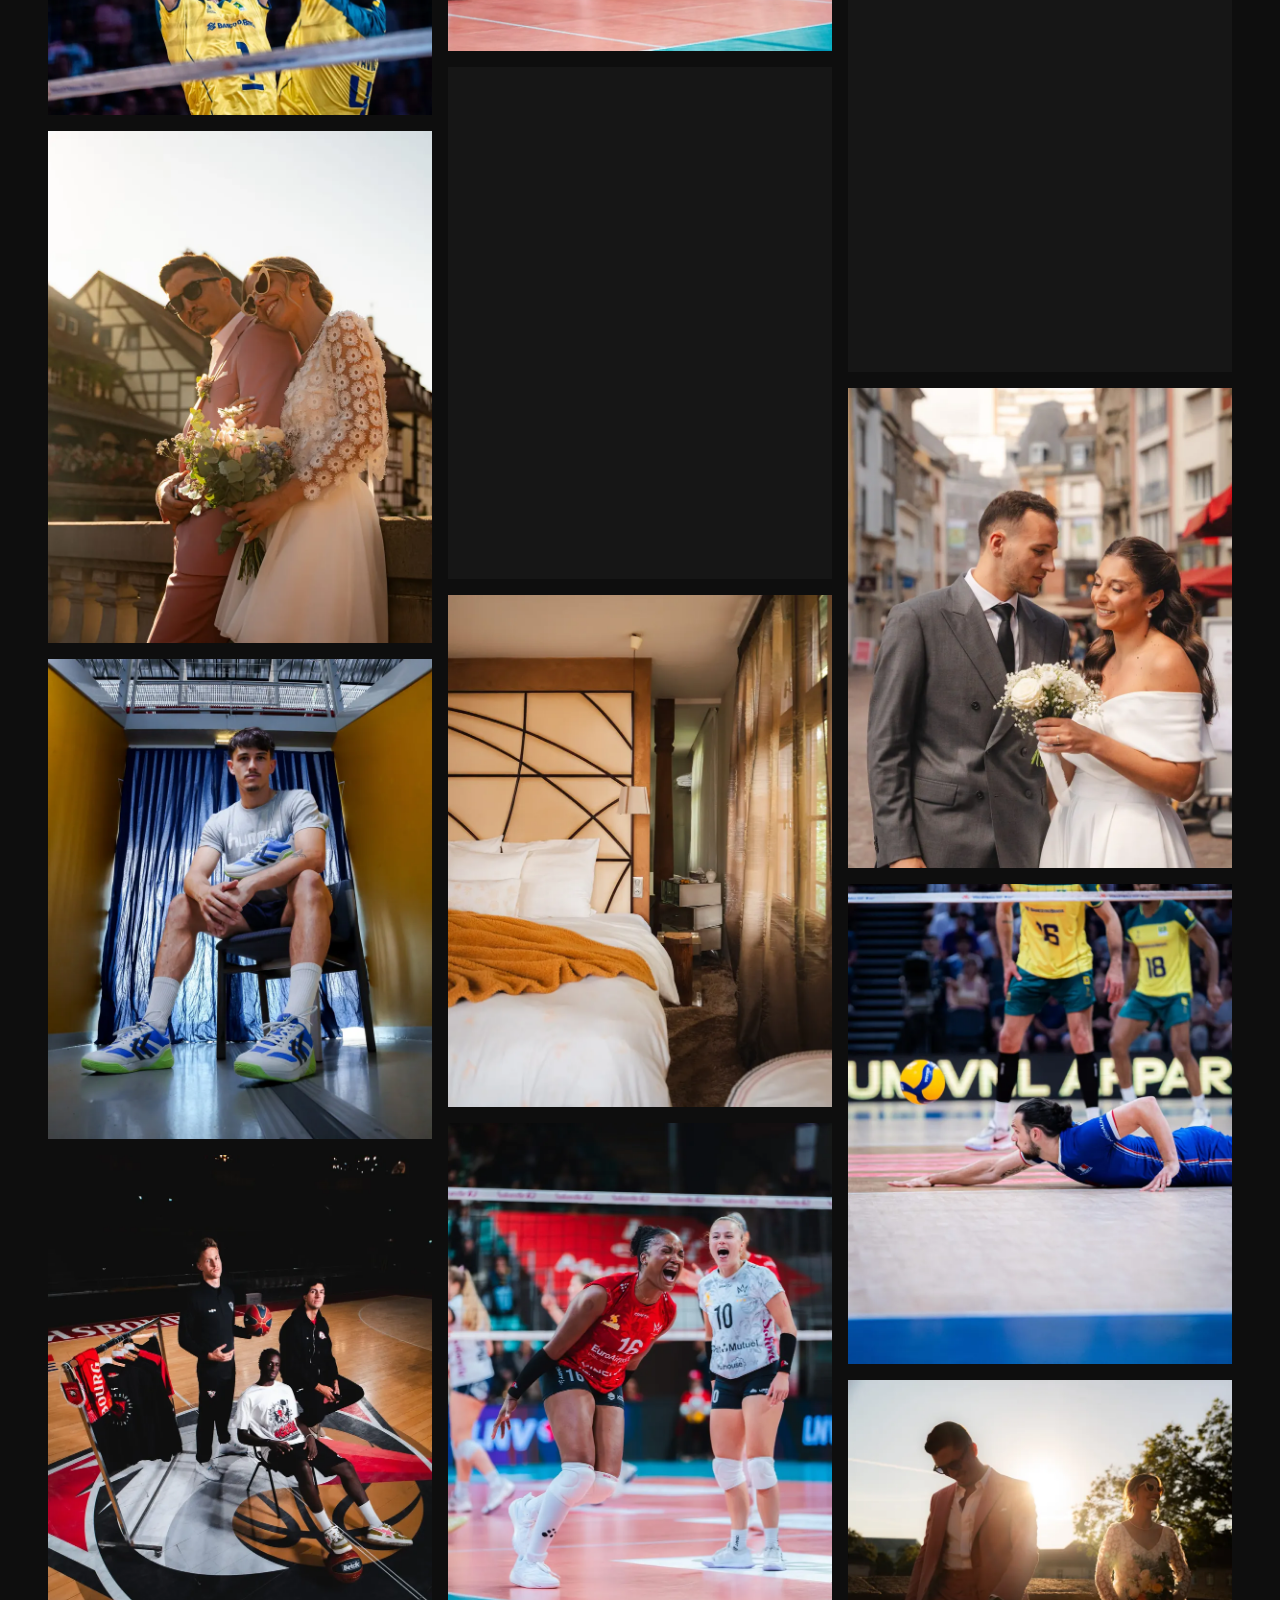
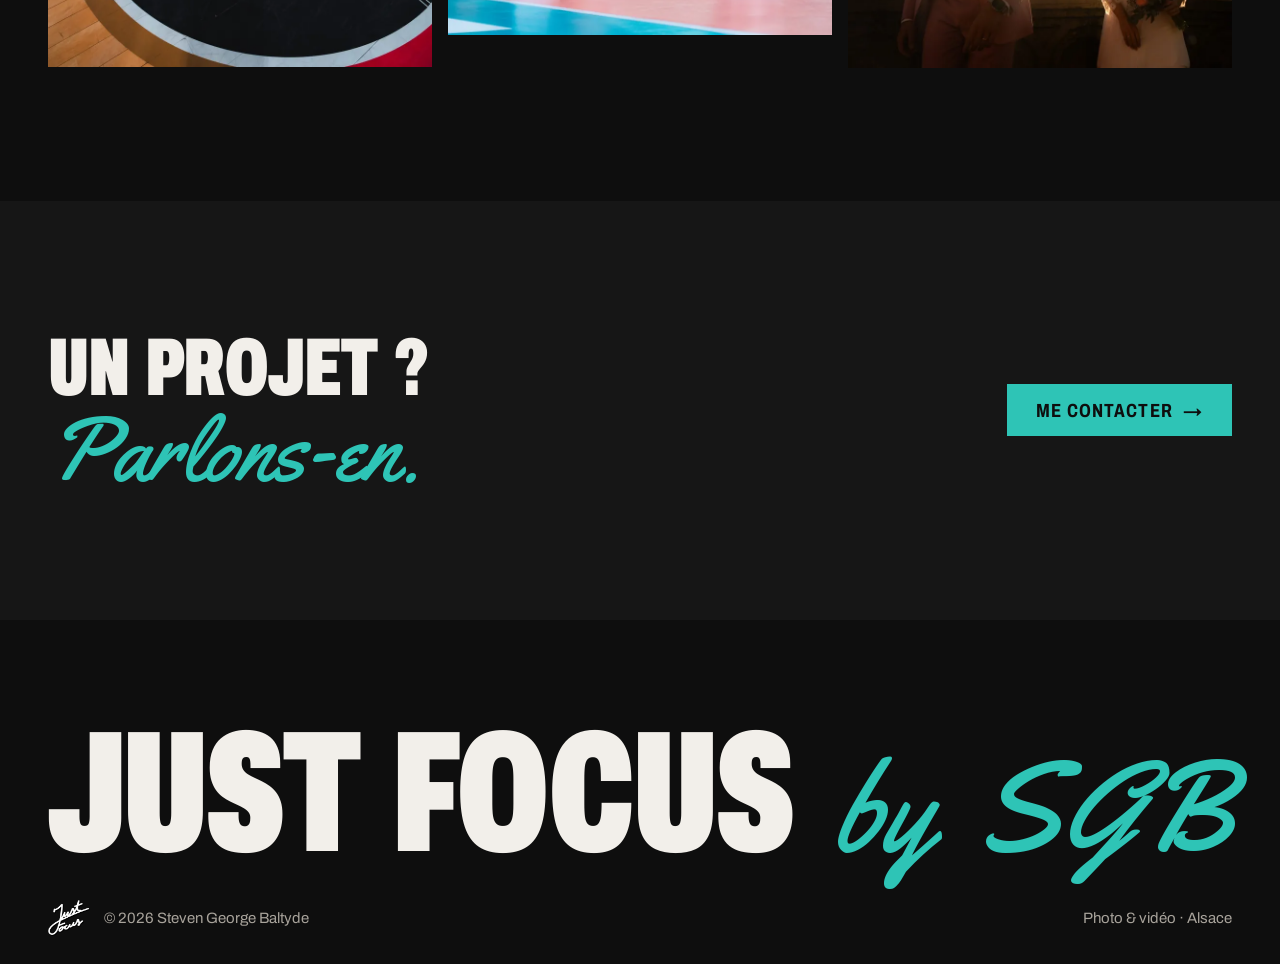
==== commit 32b055af: "Aperçu : police script Yellowtail à la place de Fraunces Co-Authored-By: Claude Opus 5.5 <noreply@an" ====
--- a/travaux.html
+++ b/travaux.html
@@ -24,7 +24,7 @@
 <script>(function(){var t;try{t=localStorage.getItem('jf-theme')}catch(e){}var r=document.documentElement;r.dataset.theme=t==='light'?'light':'dark';try{var m=localStorage.getItem('jf-mood');if(/^(nuit|vert|orange|jaune)$/.test(m))r.dataset.mood=m}catch(e){}r.classList.add('js')})()</script>
 <link rel="preconnect" href="https://fonts.googleapis.com">
 <link rel="preconnect" href="https://fonts.gstatic.com" crossorigin>
-<link href="https://fonts.googleapis.com/css2?family=Archivo:wdth,wght@62..100,400..900&amp;family=Fraunces:ital,opsz,wght@1,9..144,400&amp;display=swap" rel="stylesheet">
+<link href="https://fonts.googleapis.com/css2?family=Archivo:wdth,wght@62..100,400..900&amp;family=Yellowtail&amp;display=swap" rel="stylesheet">
 <link rel="stylesheet" href="assets/css/style.css">
 </head>
 <body>
--- a/assets/css/style.css
+++ b/assets/css/style.css
@@ -24,7 +24,7 @@
   --f-display: 'Archivo', 'Arial Narrow', sans-serif;
   --f-label: 'Archivo', 'Arial Narrow', sans-serif;
   --f-text: 'Archivo', system-ui, sans-serif;
-  --f-script: 'Fraunces', Georgia, serif;
+  --f-script: 'Yellowtail', 'Brush Script MT', cursive;
 
   --gutter: clamp(16px, 4vw, 48px);
   --max: 1600px;
@@ -51,7 +51,8 @@
 :focus-visible { outline: 2px solid var(--accent); outline-offset: 3px; }
 
 .wrap { max-width: var(--max); margin: 0 auto; padding: 0 var(--gutter); }
-.script { font-family: var(--f-script); font-style: italic; font-weight: 400; font-stretch: normal; text-transform: none; letter-spacing: -0.01em; }
+/* Yellowtail is already a slanted brush script: no italic, and a touch larger than the caps it sits beside */
+.script { font-family: var(--f-script); font-style: normal; font-weight: 400; font-stretch: normal; text-transform: none; letter-spacing: 0; }
 .accent { color: var(--accent); }
 
 /* ---------- Progress + header ---------- */
@@ -112,14 +113,14 @@
 .hero__top { display: grid; grid-template-columns: 1fr; gap: 28px; }
 .hero__row { display: flex; flex-wrap: wrap; justify-content: space-between; align-items: end; gap: 24px 40px; }
 .hero__row .hero__kicker {
-  max-width: none; margin: 0 0 14px; font-family: var(--f-script); font-style: italic;
-  font-size: clamp(22px, 2.2vw, 30px); color: var(--accent);
+  max-width: none; margin: 0 0 14px; font-family: var(--f-script); font-style: normal;
+  font-size: clamp(25px, 2.5vw, 34px); color: var(--accent);
 }
 .hero h1 {
   margin: 0; font-family: var(--f-display); font-stretch: 62%; font-weight: 900; text-transform: uppercase;
   font-size: clamp(64px, 9.4vw, 150px); line-height: .9; letter-spacing: -0.02em;
 }
-.hero h1 .script { text-transform: none; font-size: 1em; color: var(--accent); }
+.hero h1 .script { text-transform: none; font-size: 1.1em; color: var(--accent); }
 .hero__row p { margin: 0; font-size: clamp(18px, 1.6vw, 22px); line-height: 1.5; color: var(--ink-soft); max-width: 30ch; }
 .hero__ctas { display: flex; flex-wrap: wrap; gap: 12px; }
 .hero__strip {
@@ -140,7 +141,7 @@
 
 /* ---------- Marquee ---------- */
 .refs { padding: 34px 0; background: var(--accent-fill); color: var(--on-accent); overflow: hidden; }
-.refs__label { margin: 0 0 14px; padding: 0 var(--gutter); font-family: var(--f-script); font-style: italic; font-size: 22px; }
+.refs__label { margin: 0 0 14px; padding: 0 var(--gutter); font-family: var(--f-script); font-style: normal; font-size: 25px; }
 .marquee { display: flex; width: max-content; animation: marquee 34s linear infinite; }
 .refs:hover .marquee { animation-play-state: paused; }
 .marquee ul { display: flex; margin: 0; padding: 0; list-style: none; }
@@ -159,7 +160,7 @@
   margin: 0; font-family: var(--f-display); font-stretch: 62%; font-weight: 900; text-transform: uppercase;
   font-size: clamp(48px, 6.4vw, 96px); line-height: .95; letter-spacing: -0.015em;
 }
-.h2 .script { text-transform: none; font-size: 1em; }
+.h2 .script { text-transform: none; font-size: 1.1em; }
 .lede { margin: 0; font-size: 19px; line-height: 1.6; color: var(--ink-soft); max-width: 44ch; }
 
 /* reveal (rise + fade) */
@@ -269,7 +270,7 @@
   margin: 0; font-family: var(--f-display); font-stretch: 62%; font-weight: 900; text-transform: uppercase;
   font-size: clamp(56px, 13.5vw, 210px); line-height: .82; letter-spacing: -0.025em; white-space: nowrap;
 }
-.footer__name .script { text-transform: none; color: var(--accent); }
+.footer__name .script { text-transform: none; color: var(--accent); font-size: .74em; white-space: nowrap; }
 .footer__bottom { margin-top: 36px; display: flex; flex-wrap: wrap; justify-content: space-between; align-items: center; gap: 12px; font-size: 15px; color: var(--muted); }
 .footer__bottom img { height: 36px; width: auto; }
 .footer__bottom span { display: flex; align-items: center; gap: 14px; }
@@ -320,7 +321,7 @@
 .lb-btn { width: 52px; height: 52px; border-radius: 50%; border: 1px solid #5A5650; background: var(--ground); display: grid; place-items: center; cursor: pointer; transition: .3s; }
 .lb-btn:hover { border-color: var(--accent); color: var(--accent); }
 .lb-count { min-width: 220px; text-align: center; font-size: 14px; color: var(--muted); }
-.lb-count b { font-family: var(--f-script); font-style: italic; font-weight: 400; font-size: 20px; color: var(--ink); }
+.lb-count b { font-family: var(--f-script); font-style: normal; font-weight: 400; font-size: 20px; color: var(--ink); }
 
 .cta-band { padding: clamp(80px, 10vw, 140px) 0; background: var(--ground-2); }
 .cta-band .wrap { display: flex; flex-wrap: wrap; justify-content: space-between; align-items: center; gap: 32px; }
@@ -376,7 +377,7 @@
 }
 .page-head h1 .script { margin-left: 0; }
 /* space before the italic word inside a heading line */
-.line > span > .script, .footer__name .script { margin-left: .06em; }
+.line > span > .script, .footer__name .script { margin-left: .1em; }
 .hero h1, .h2, .footer__name, .page-head h1, .marquee li { word-spacing: .1em; }
 .page-head h1 .line > span > .script { margin-left: 0; }
 
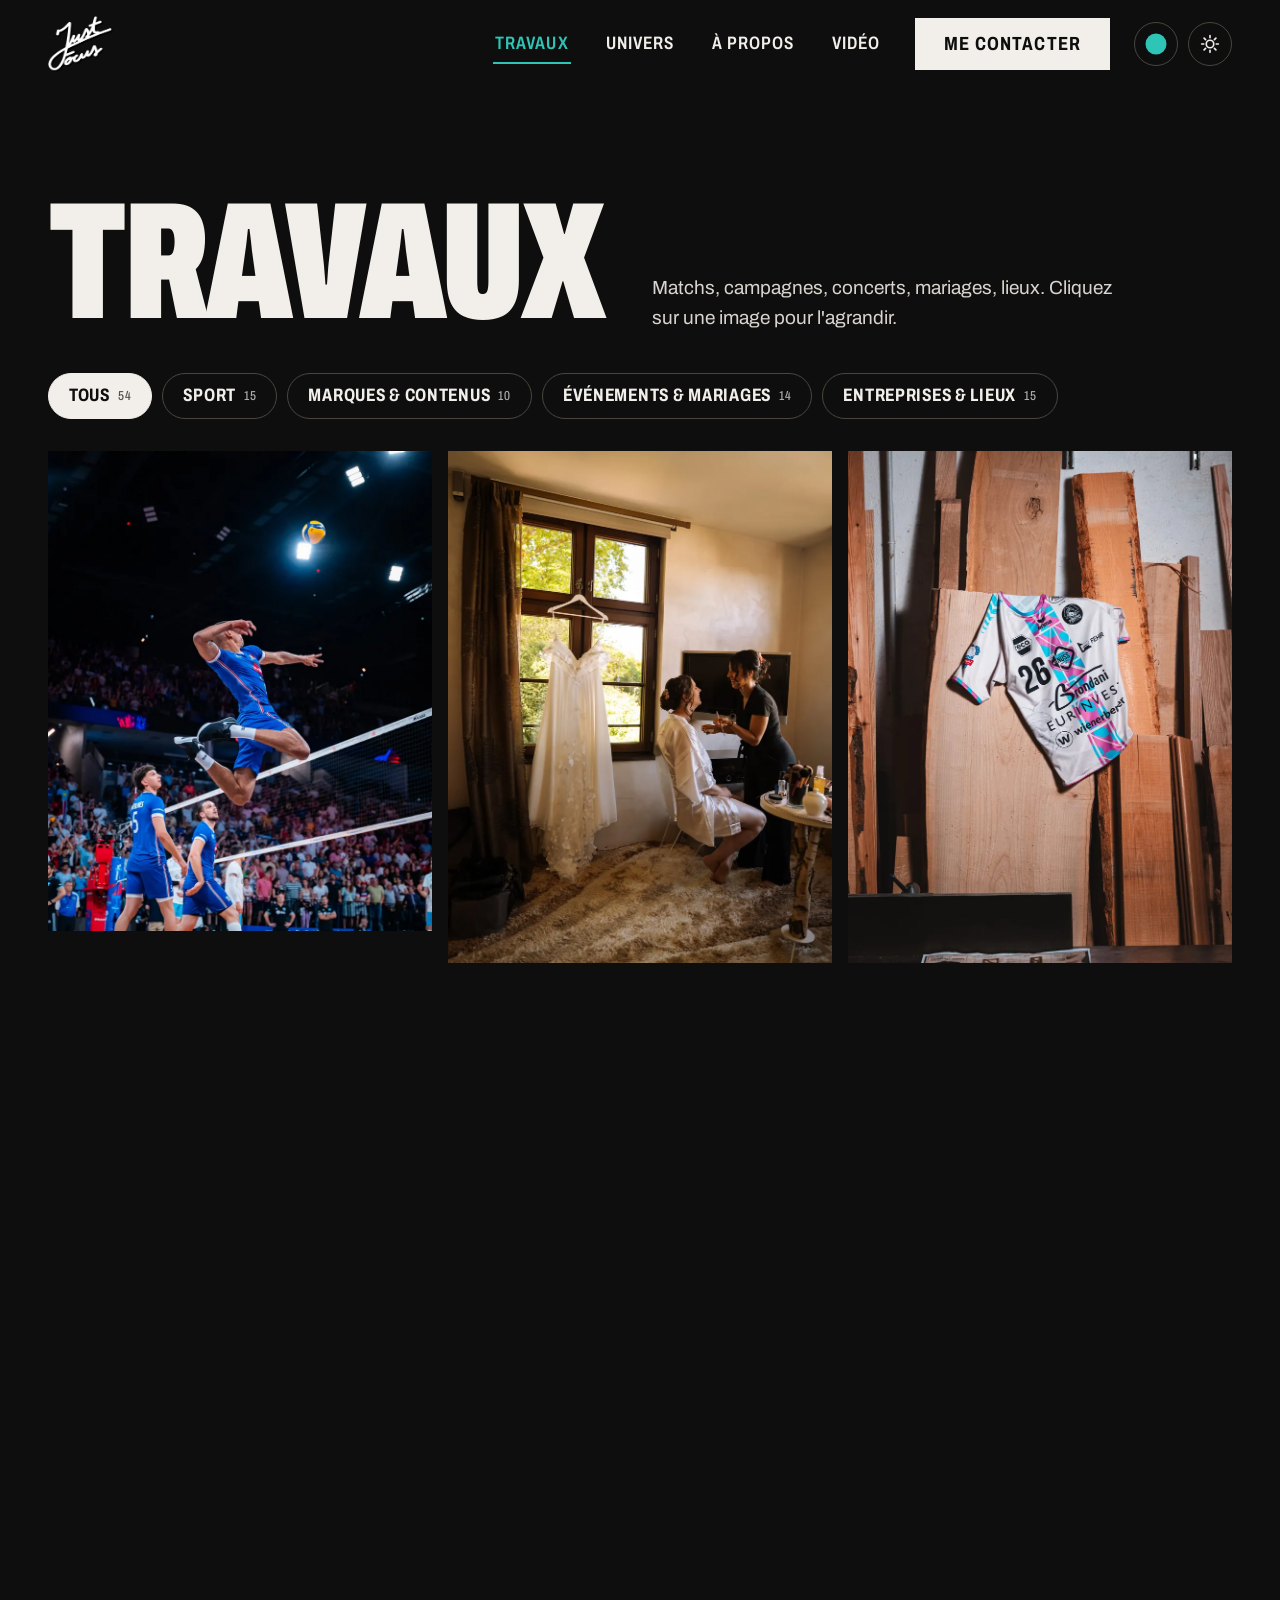
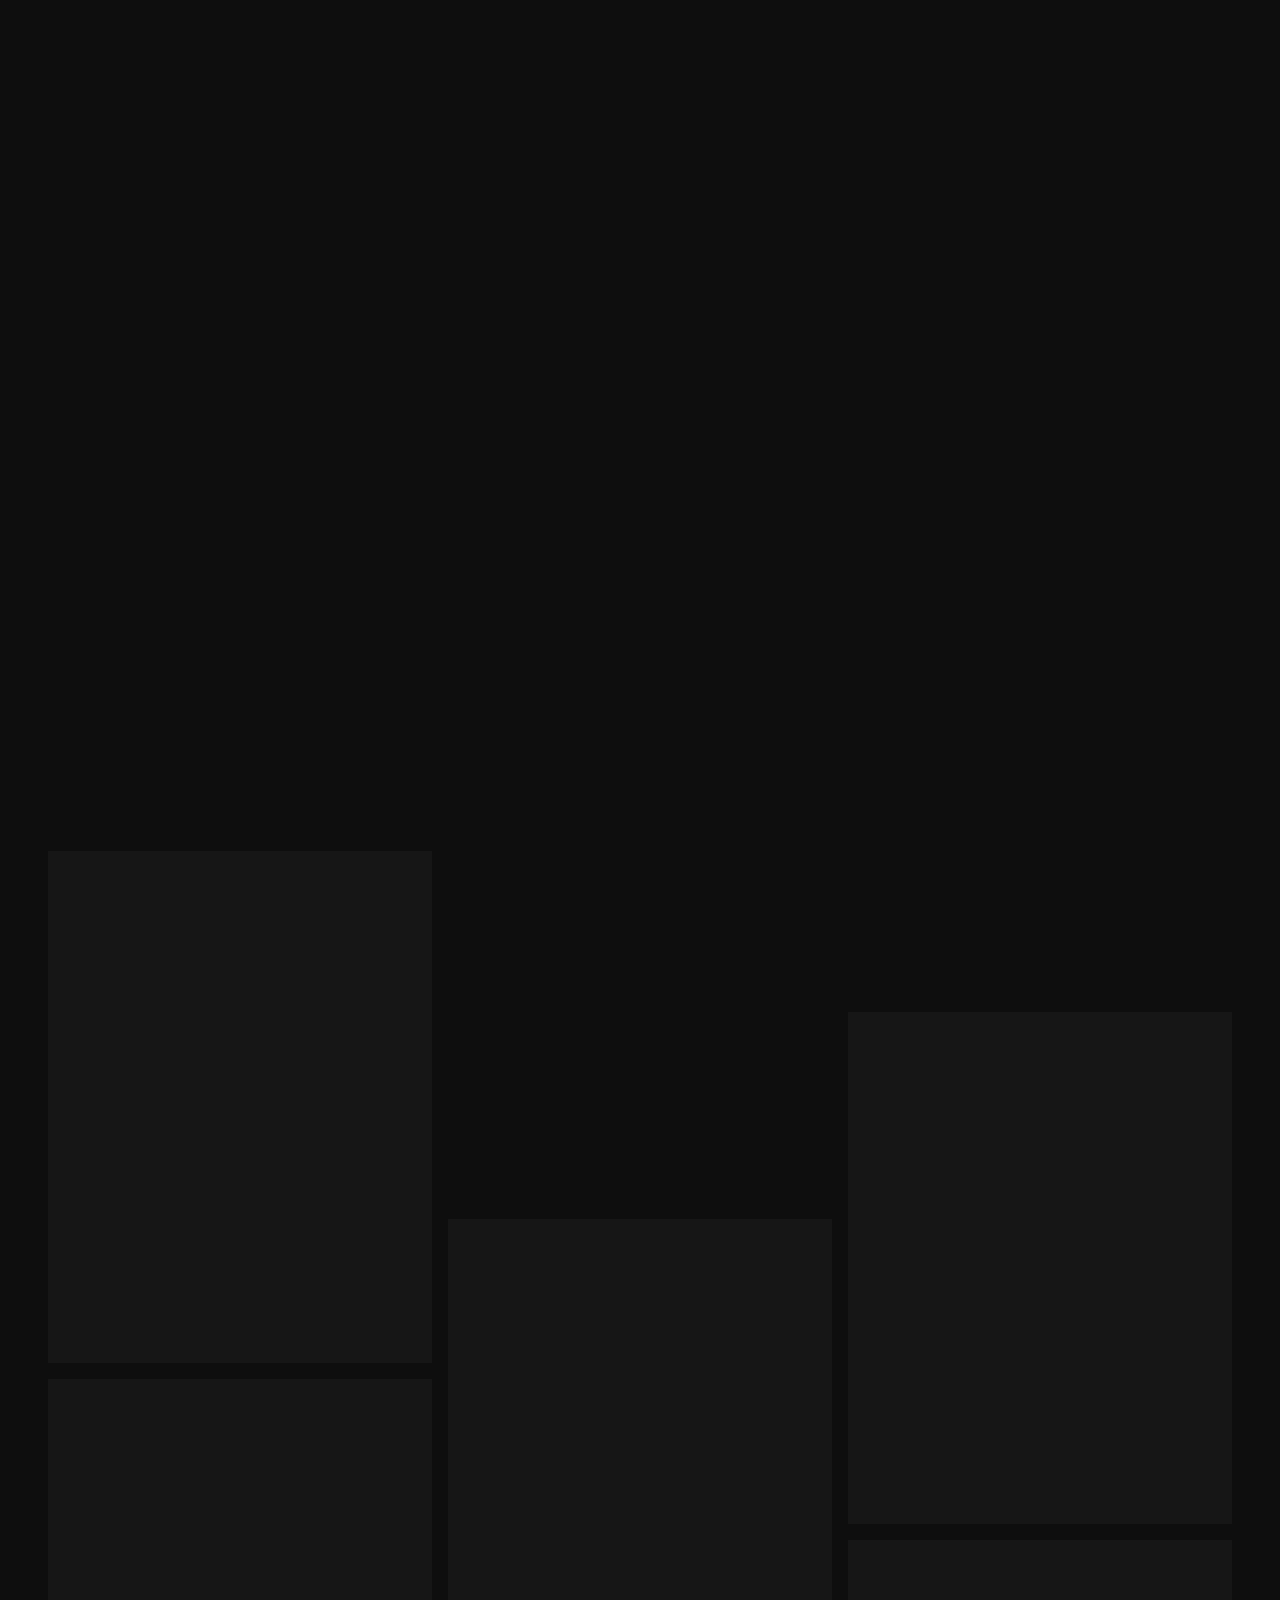
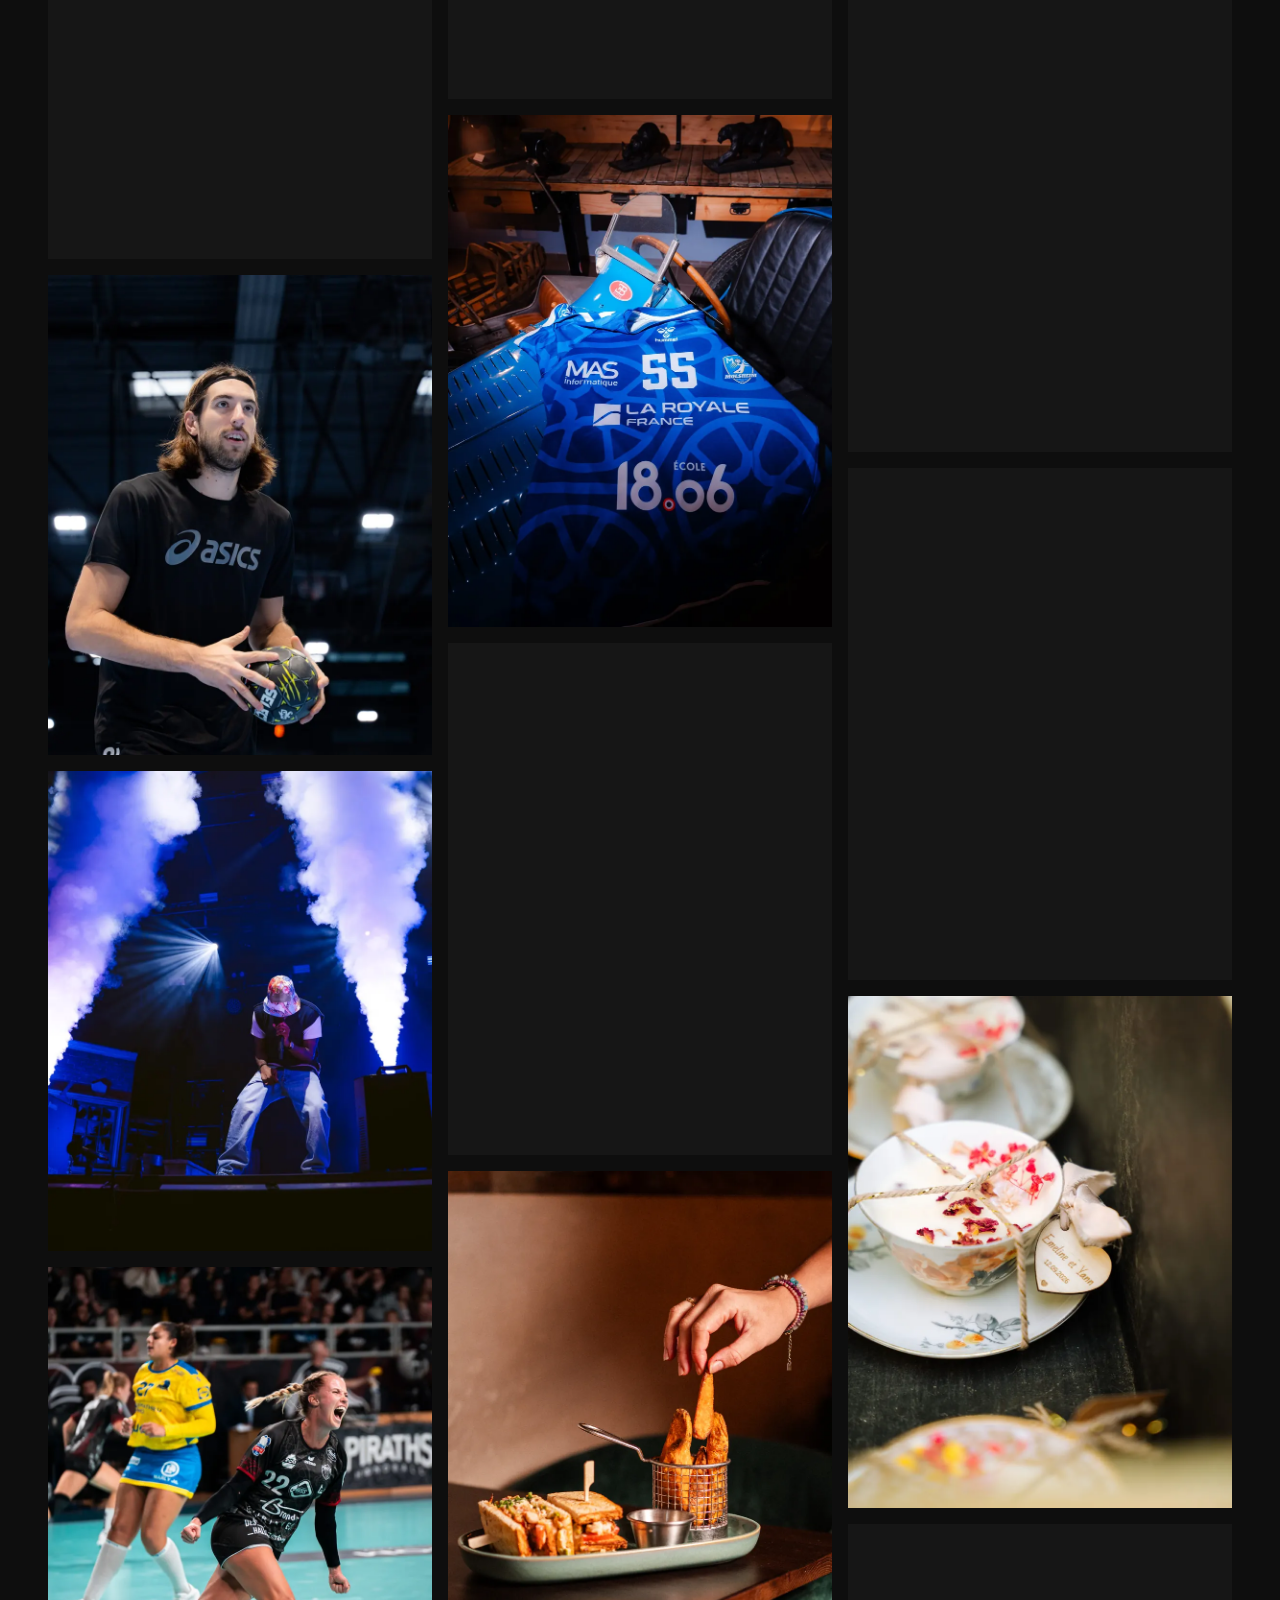
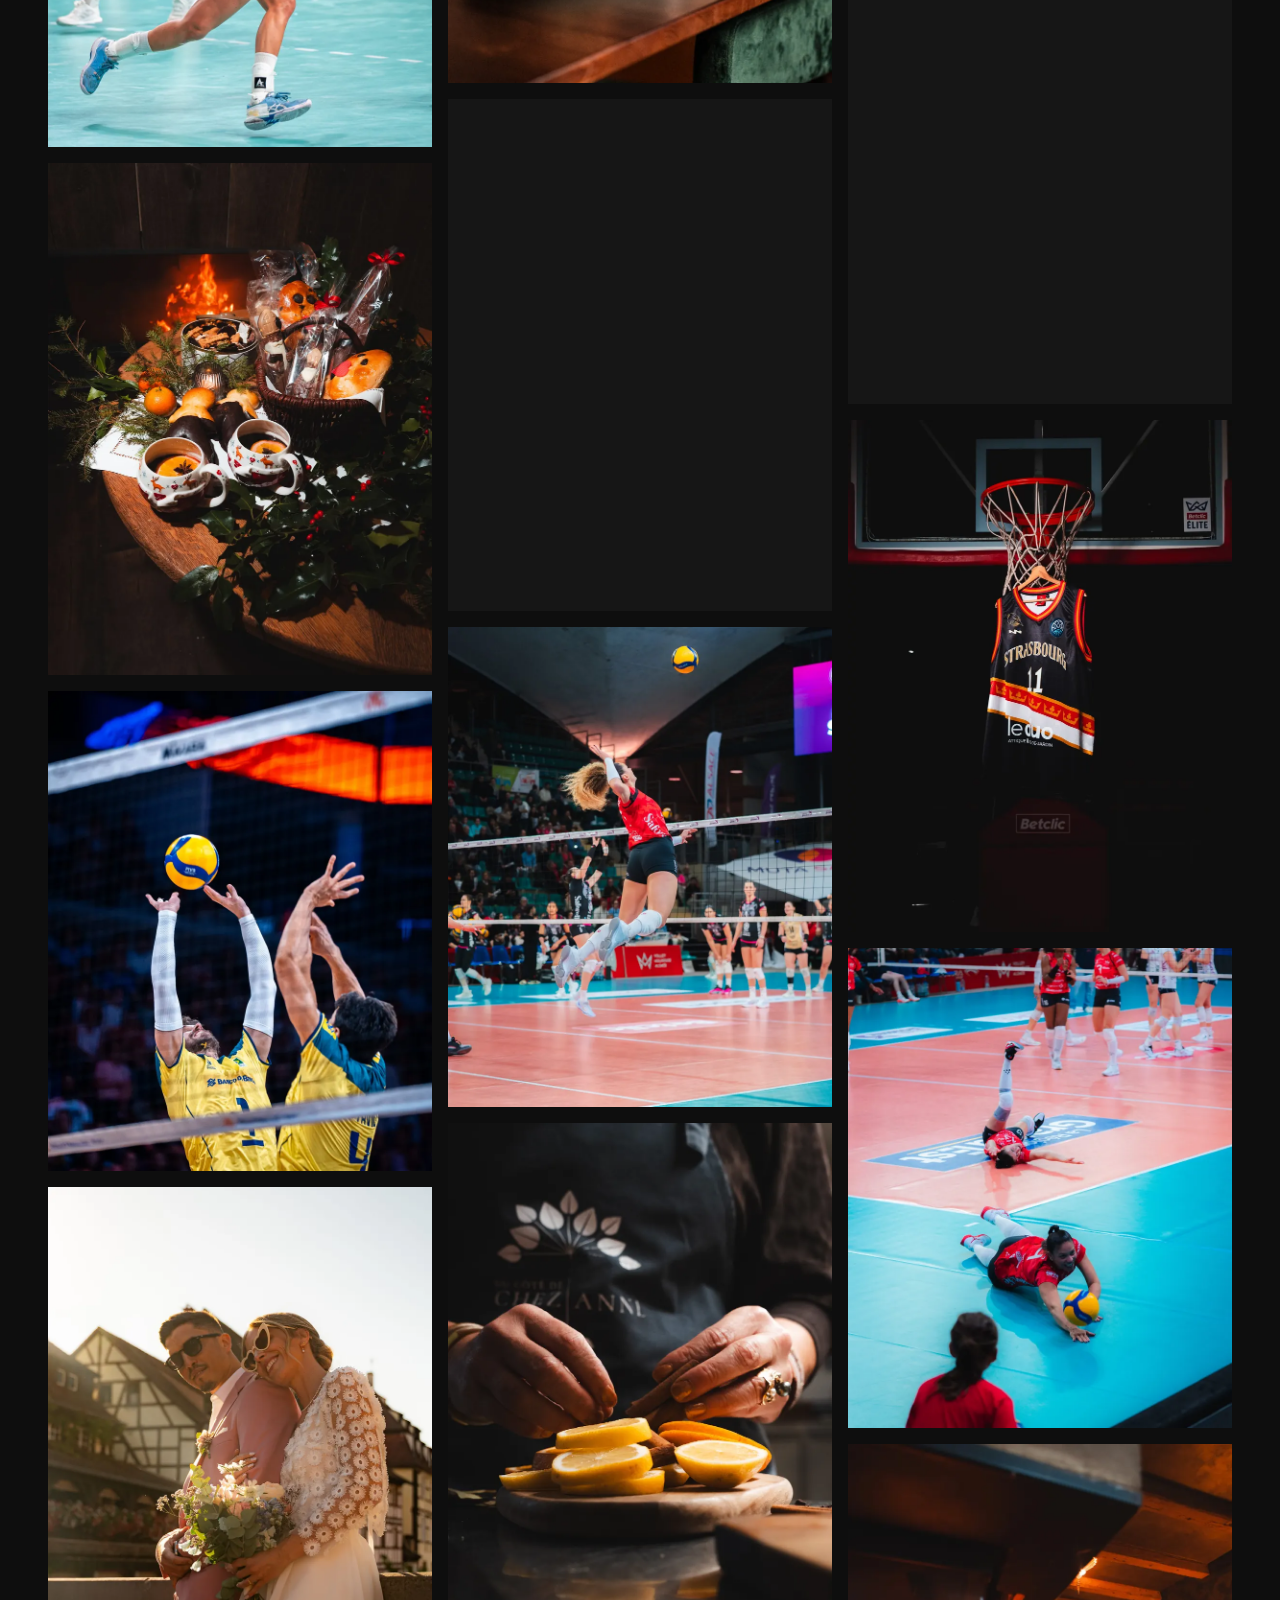
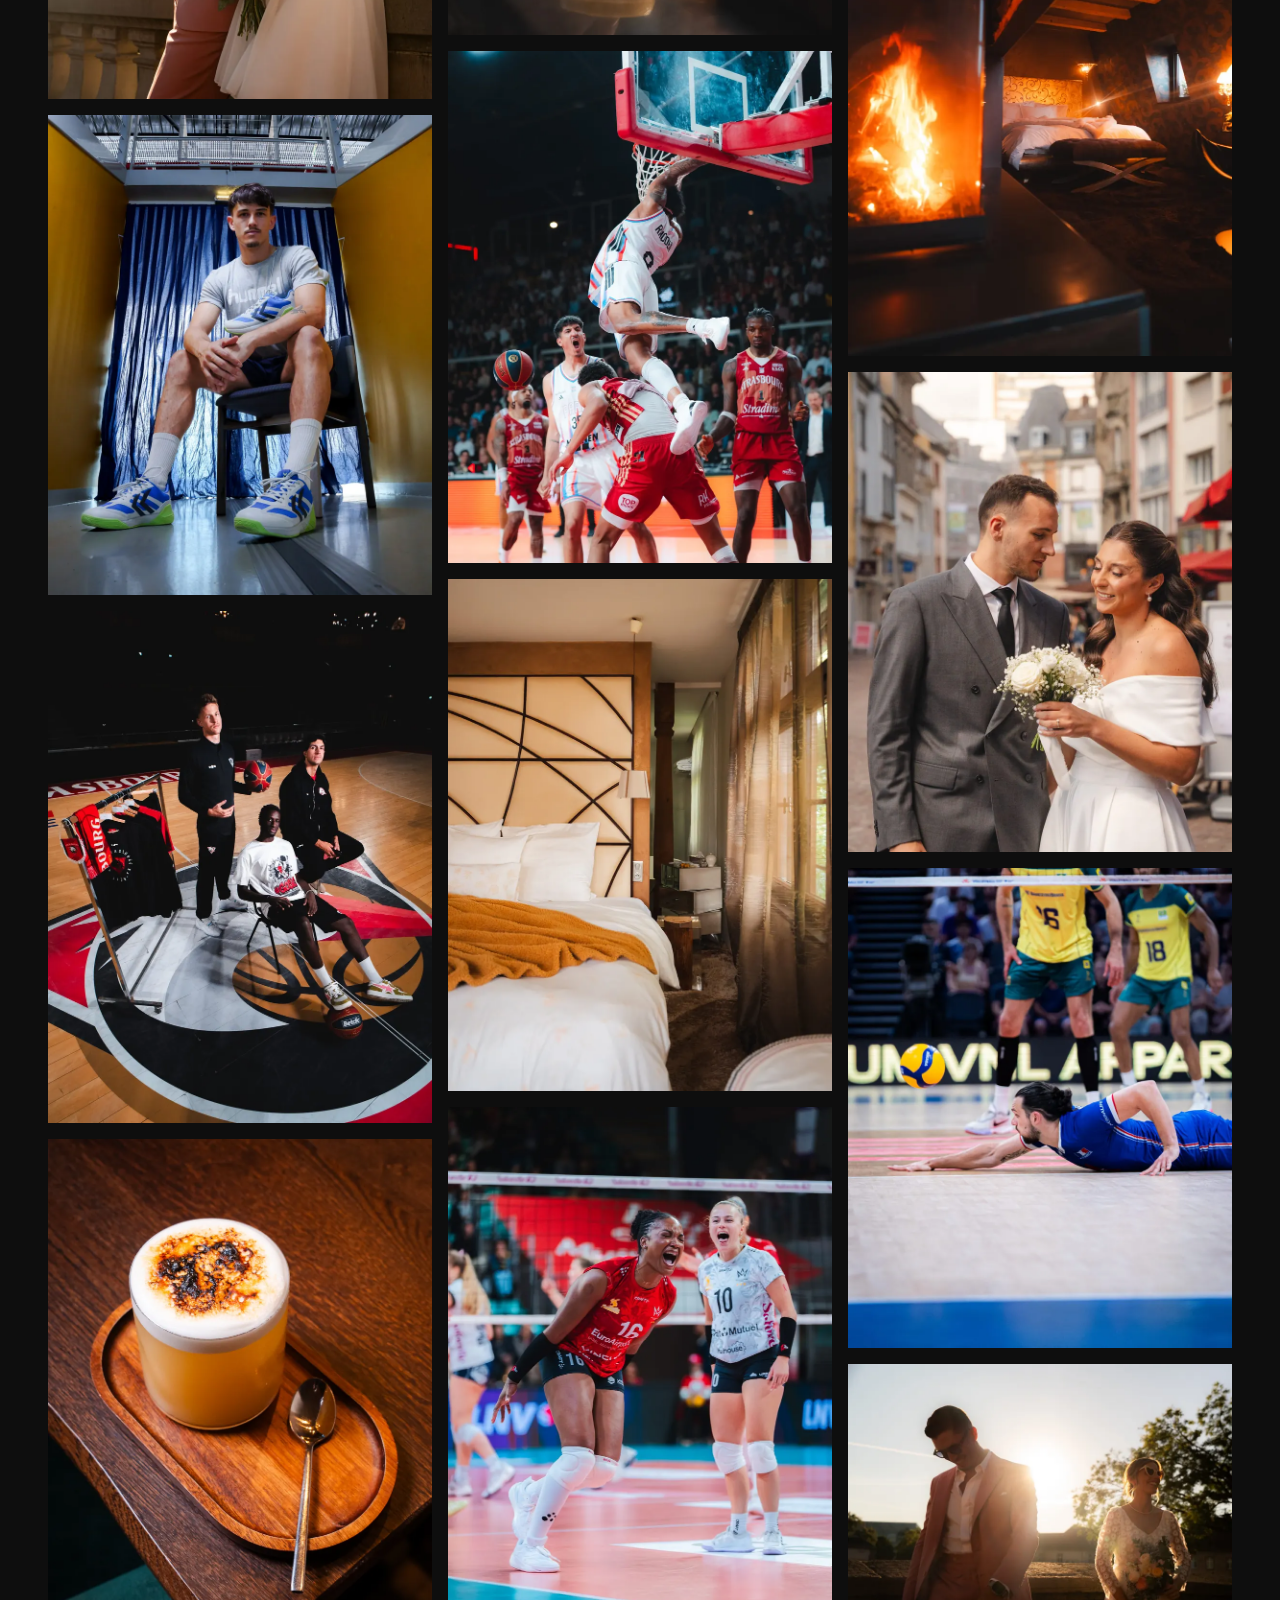
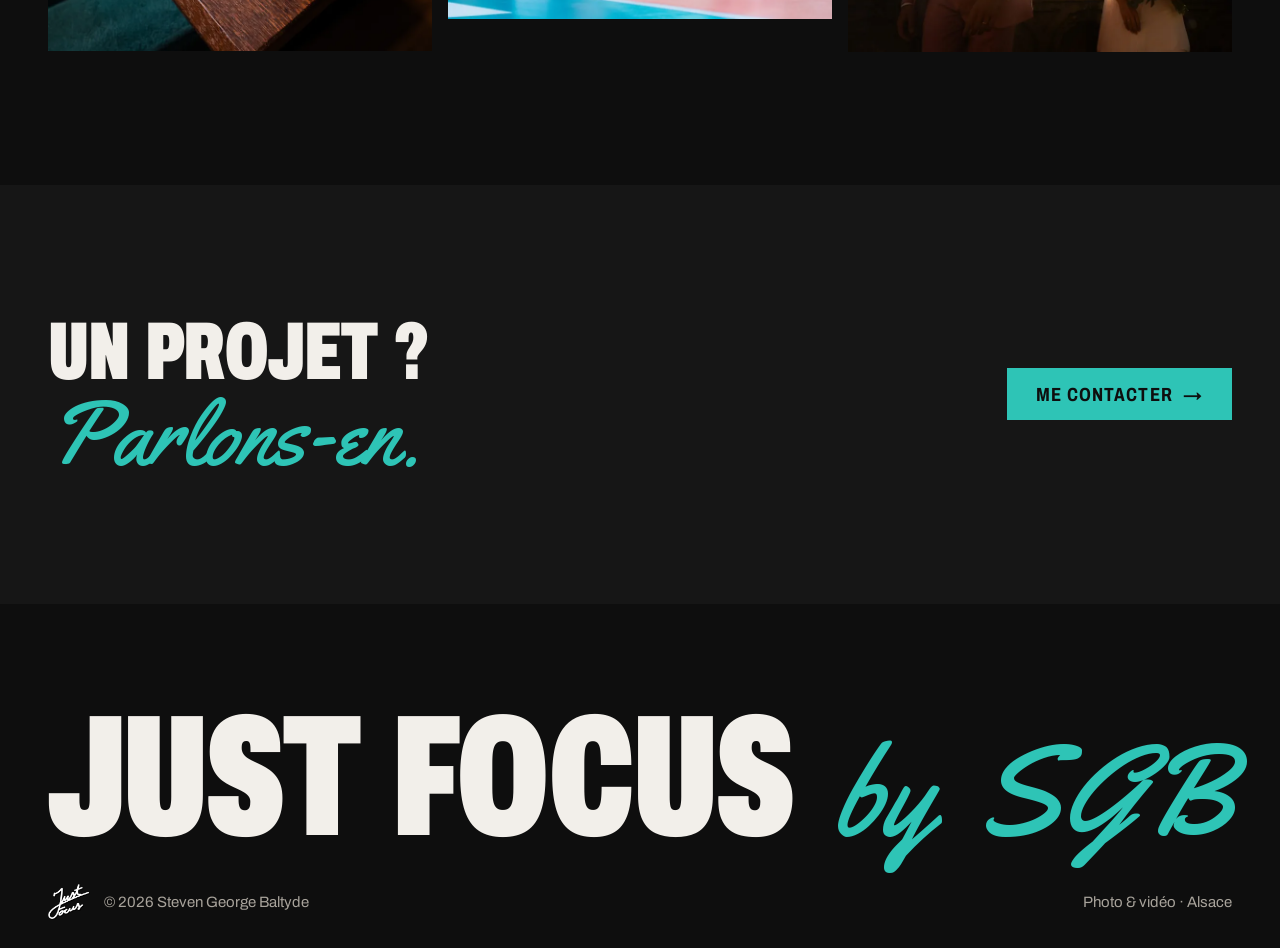
==== commit 200005b7: "Aperçu : titre TRAVAUX en un seul mot Co-Authored-By: Claude Opus 5.5 <noreply@anthropic.com>" ====
--- a/travaux.html
+++ b/travaux.html
@@ -65,7 +65,7 @@
   <div class="wrap">
     <div class="page-head__top">
       <h1 class="split" aria-label="Travaux">
-        <span class="line" aria-hidden="true"><span>Tra<span class="script">vaux</span></span></span>
+        <span class="line" aria-hidden="true"><span>Travaux</span></span>
       </h1>
       <p class="lede reveal" style="--d:.3s">Matchs, campagnes, concerts, mariages, lieux. Cliquez sur une image pour l'agrandir.</p>
     </div>
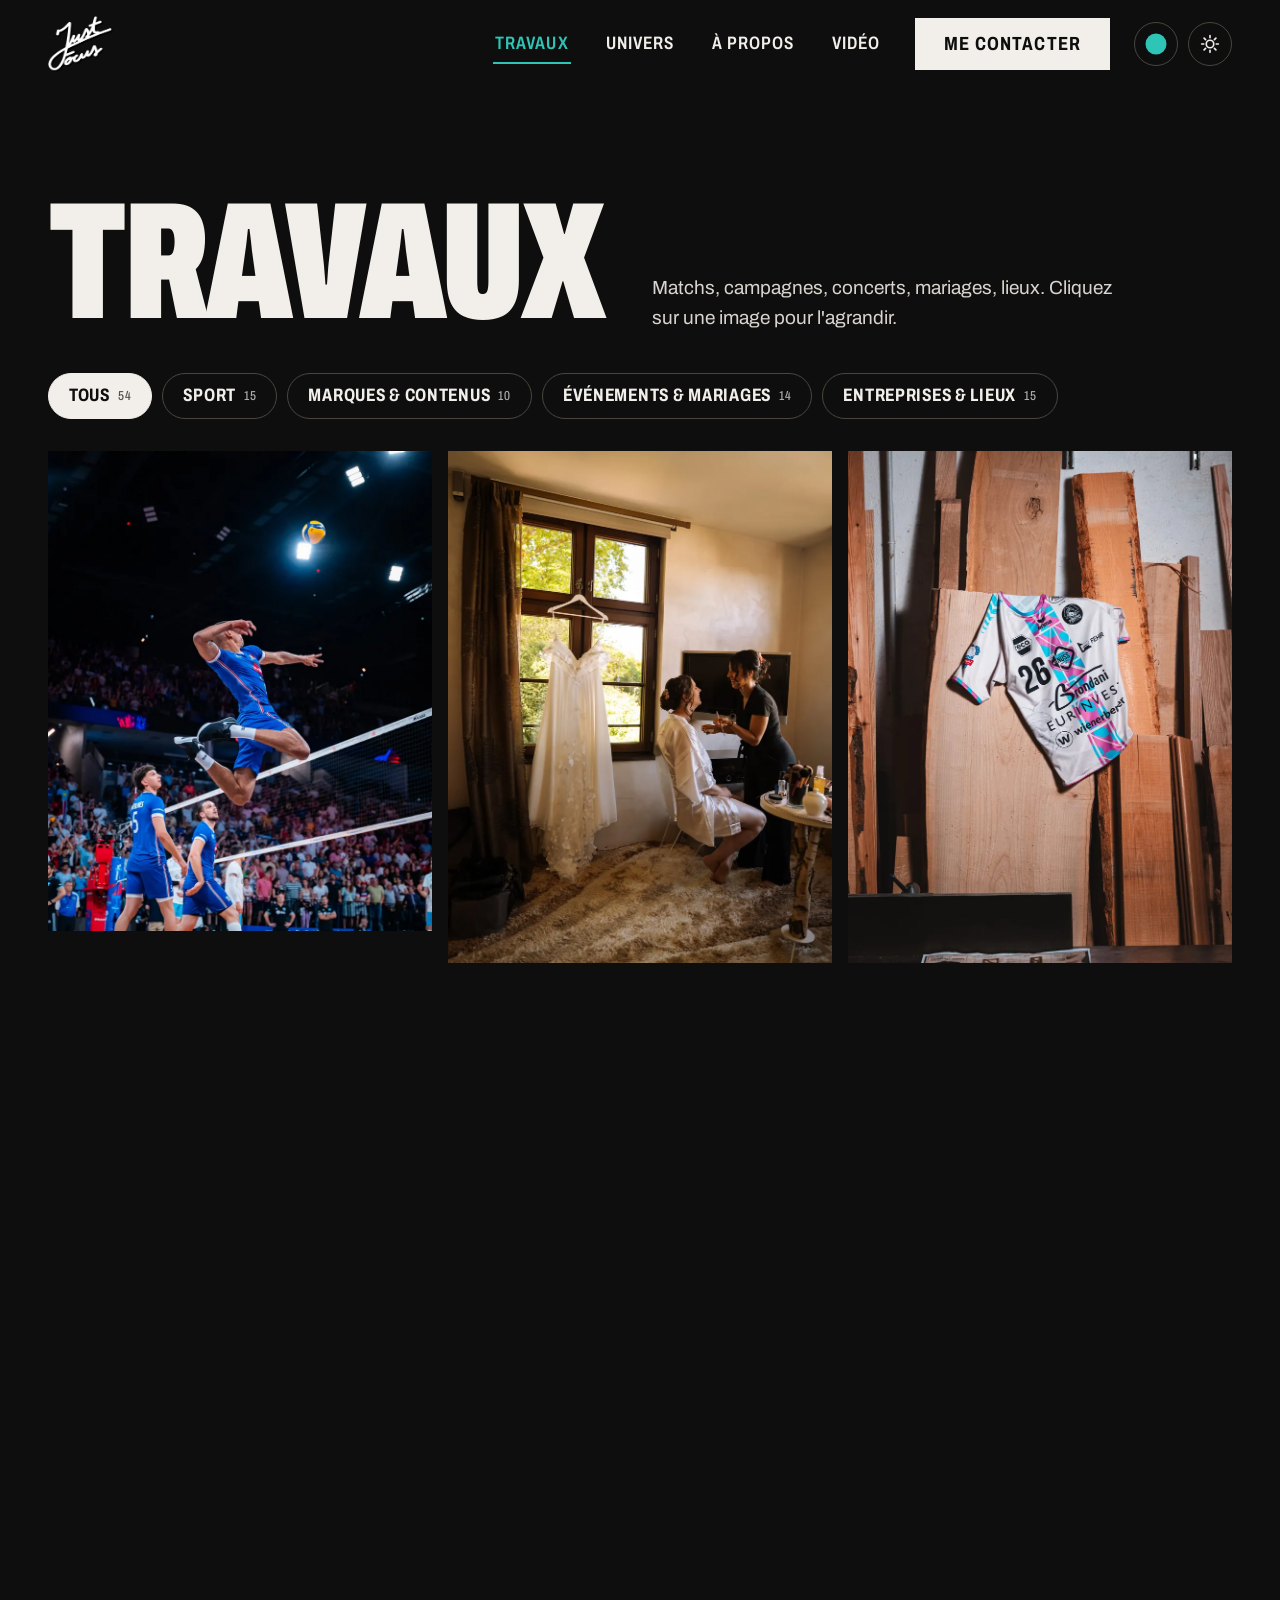
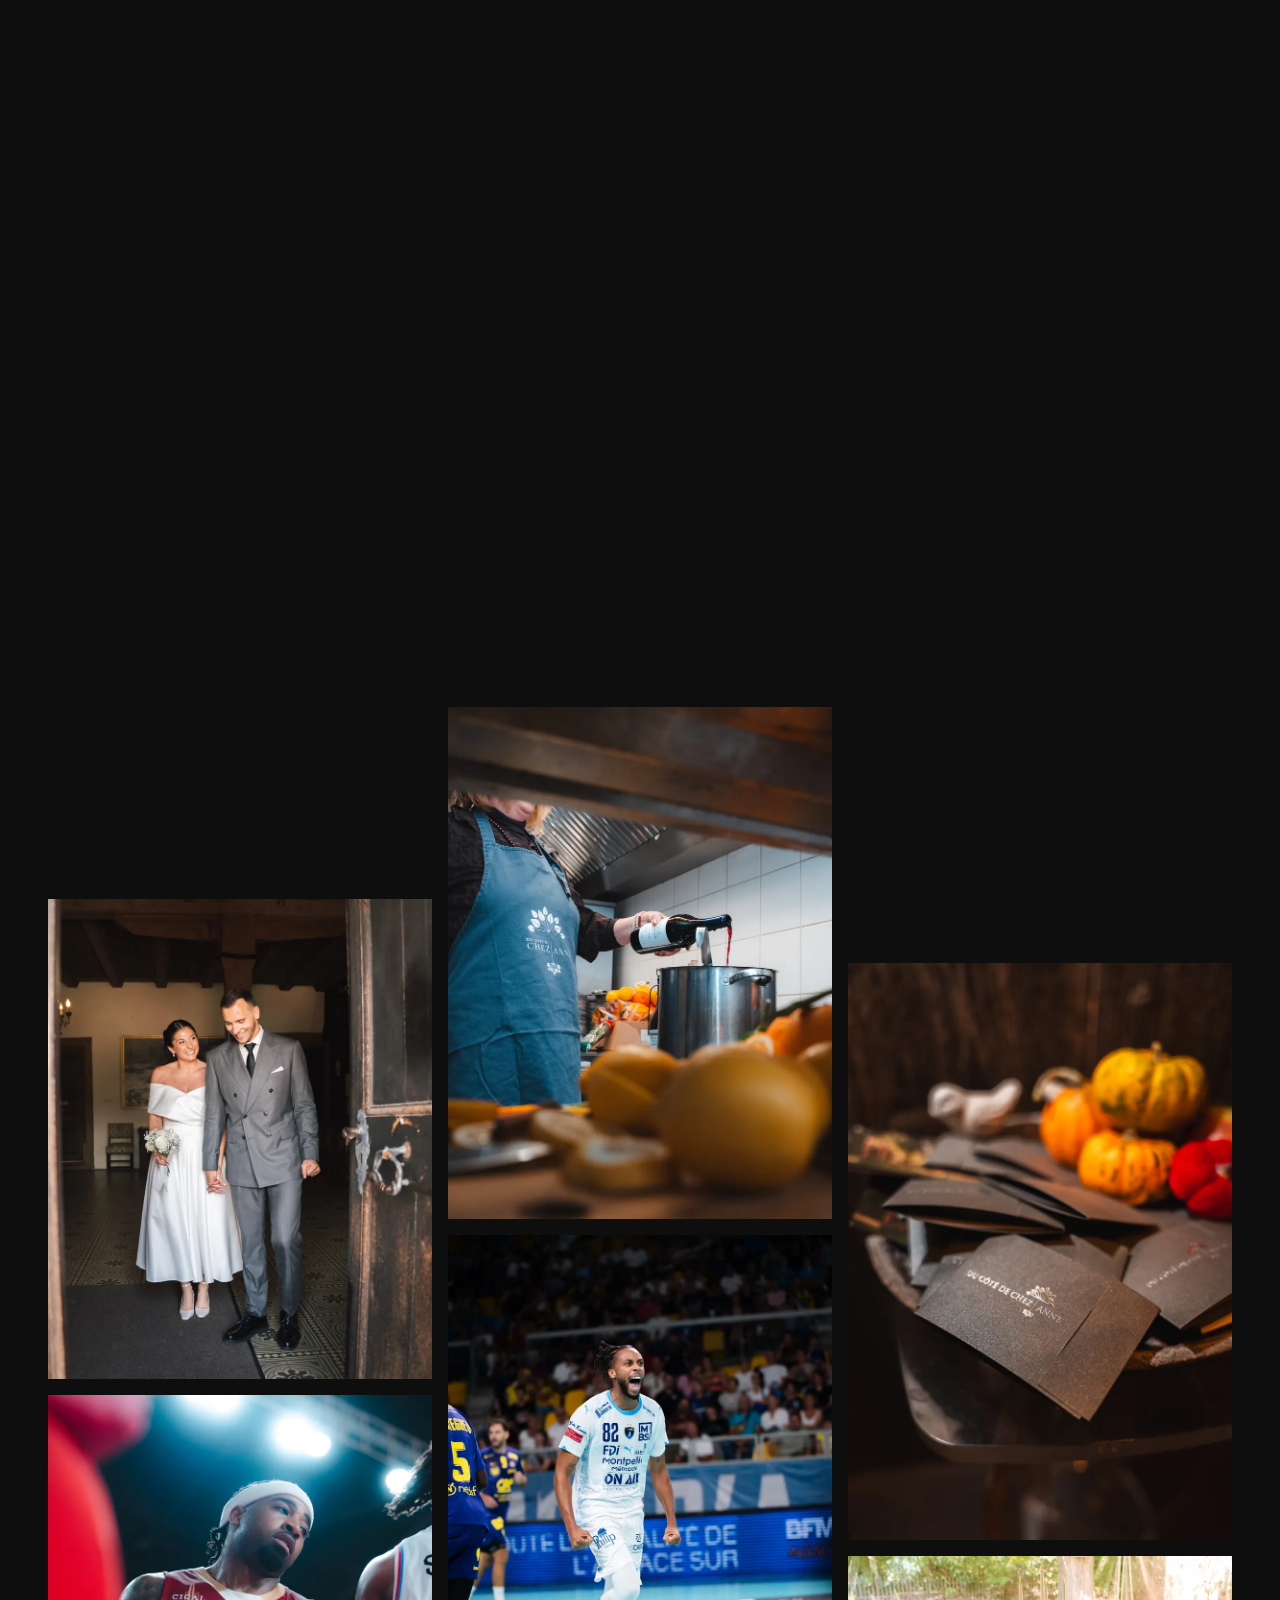
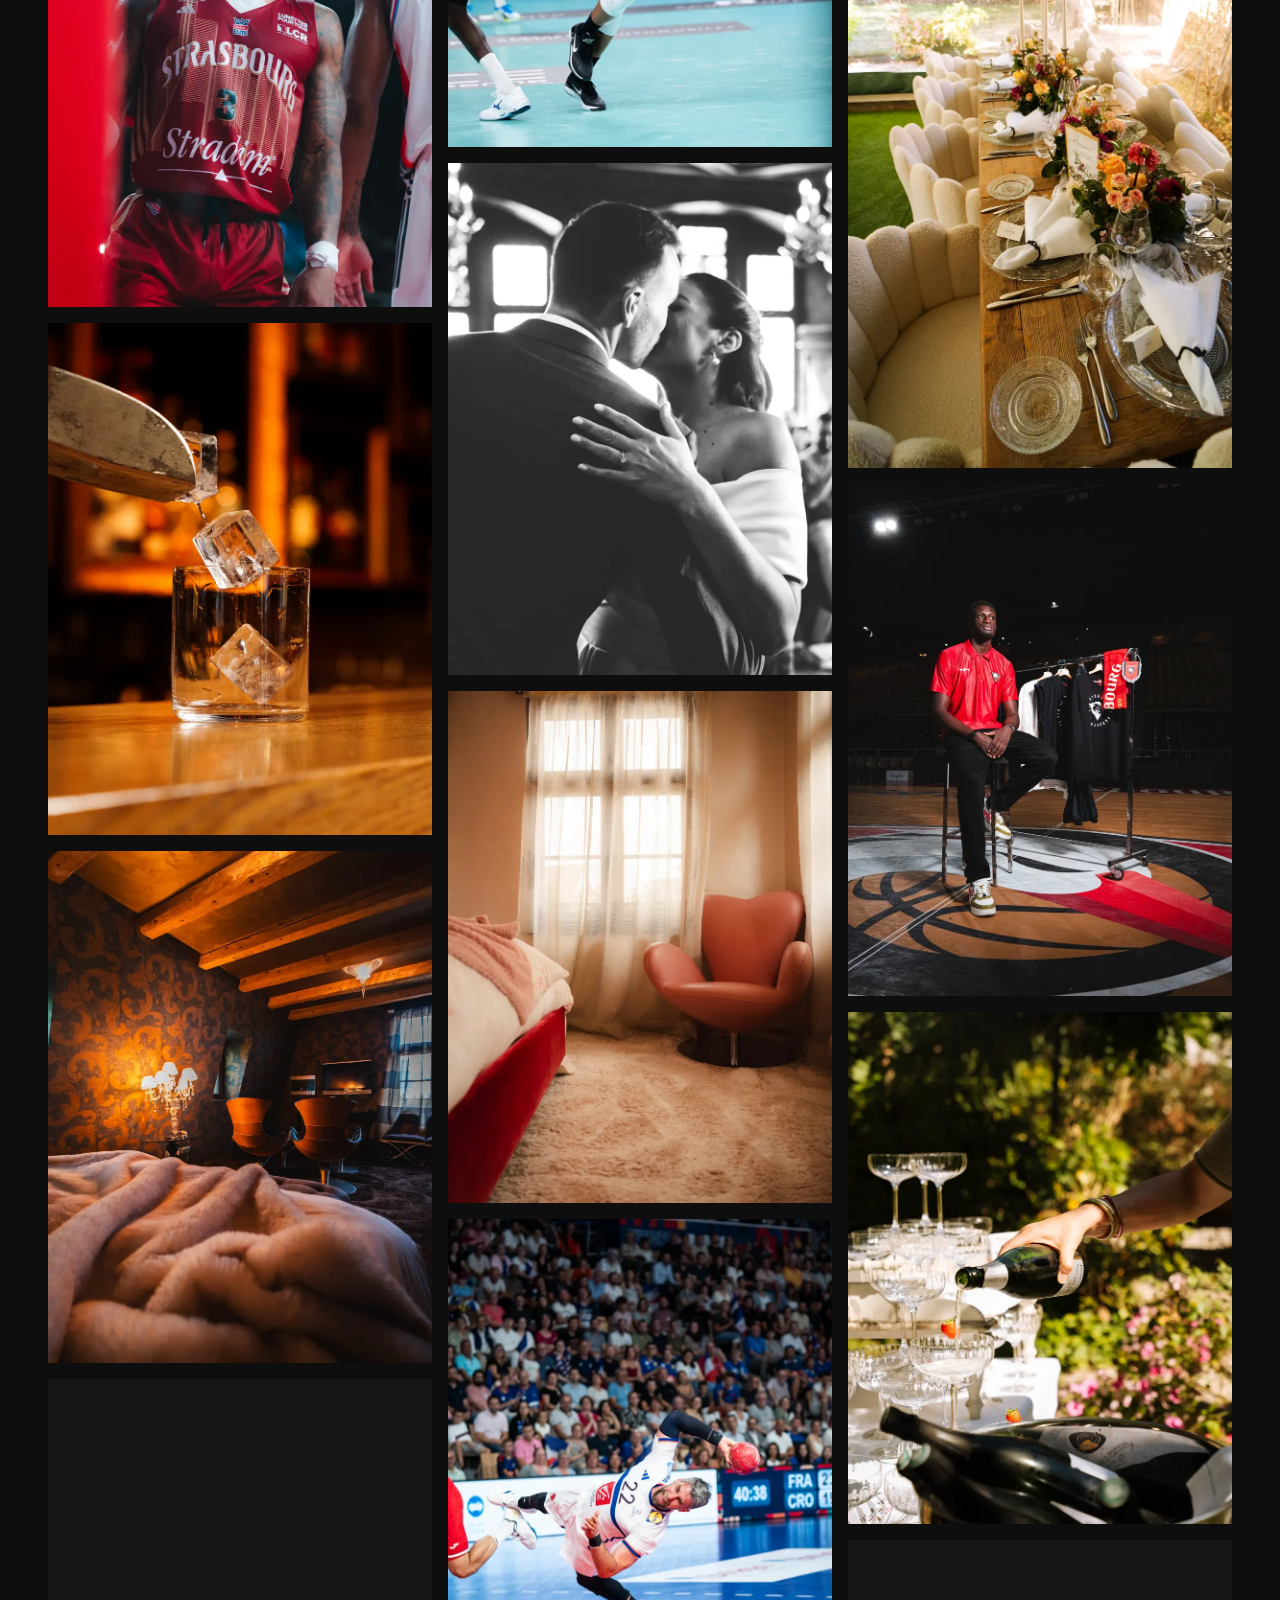
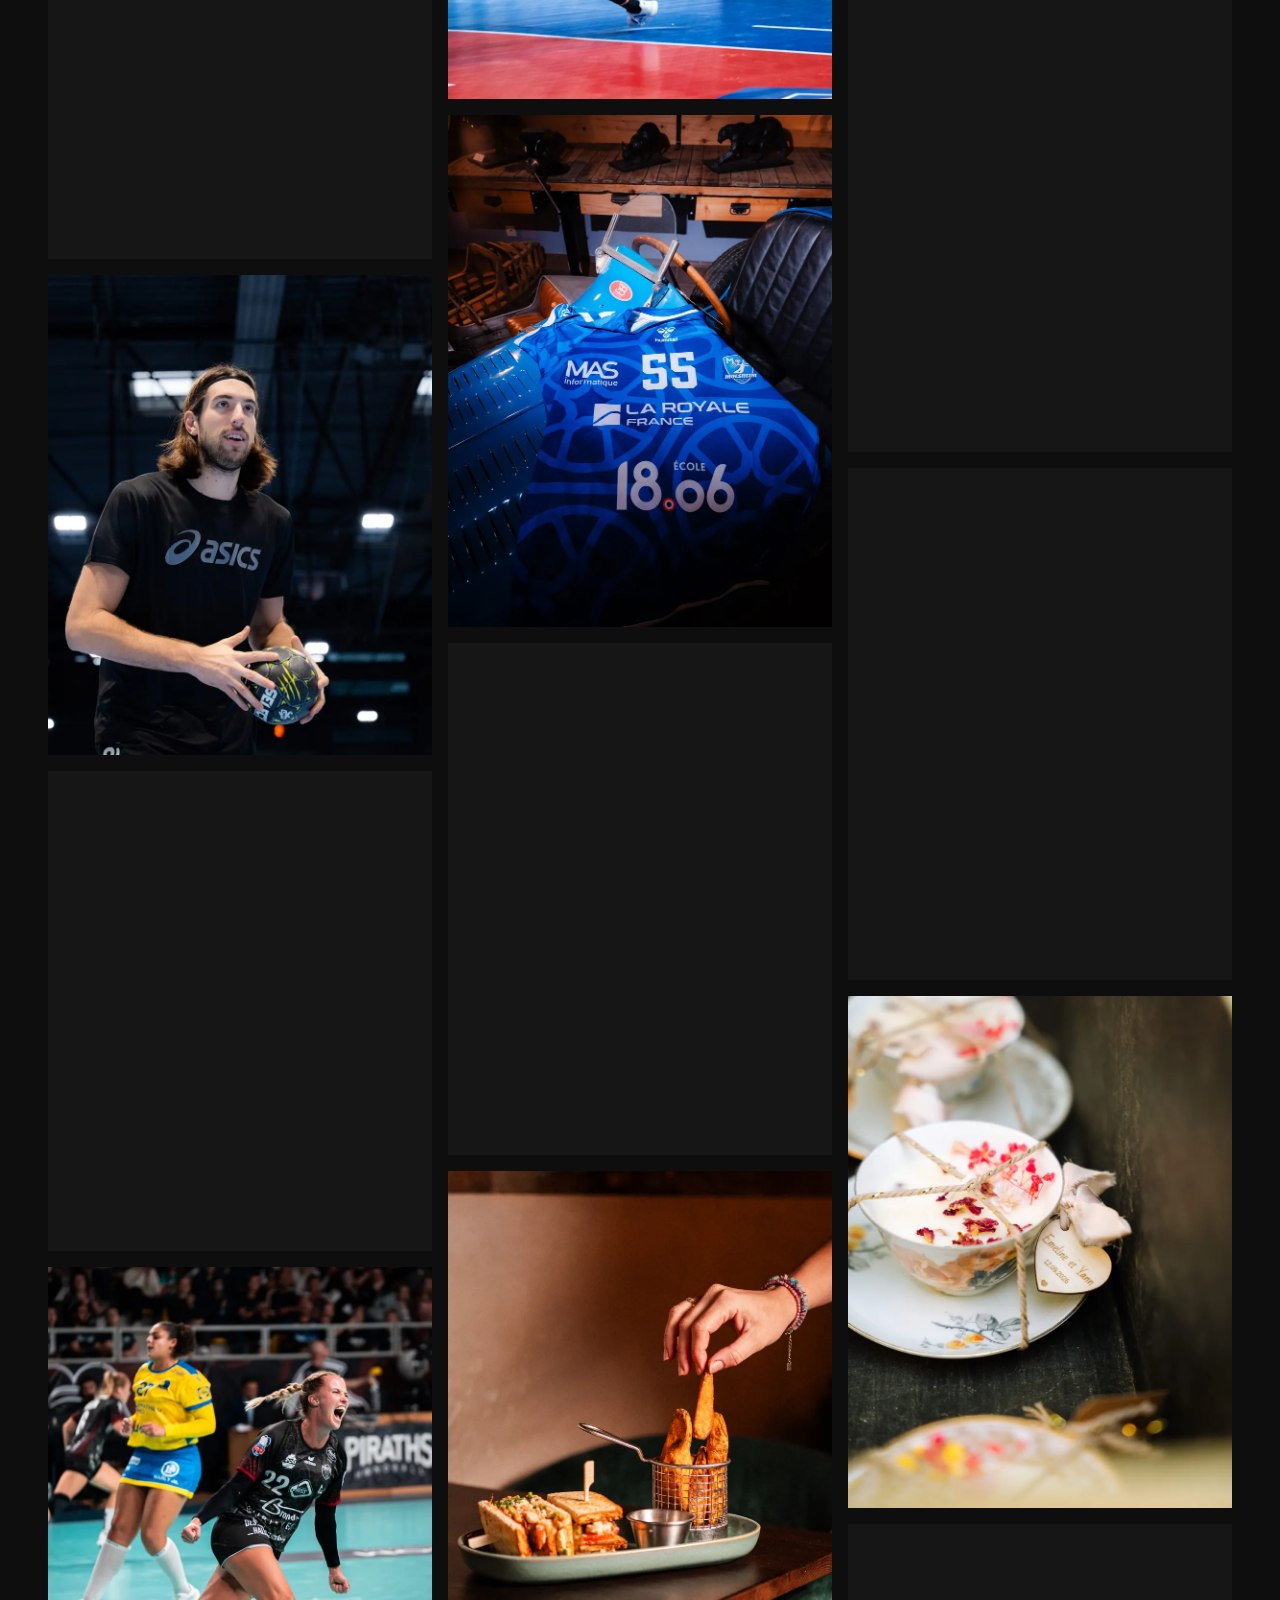
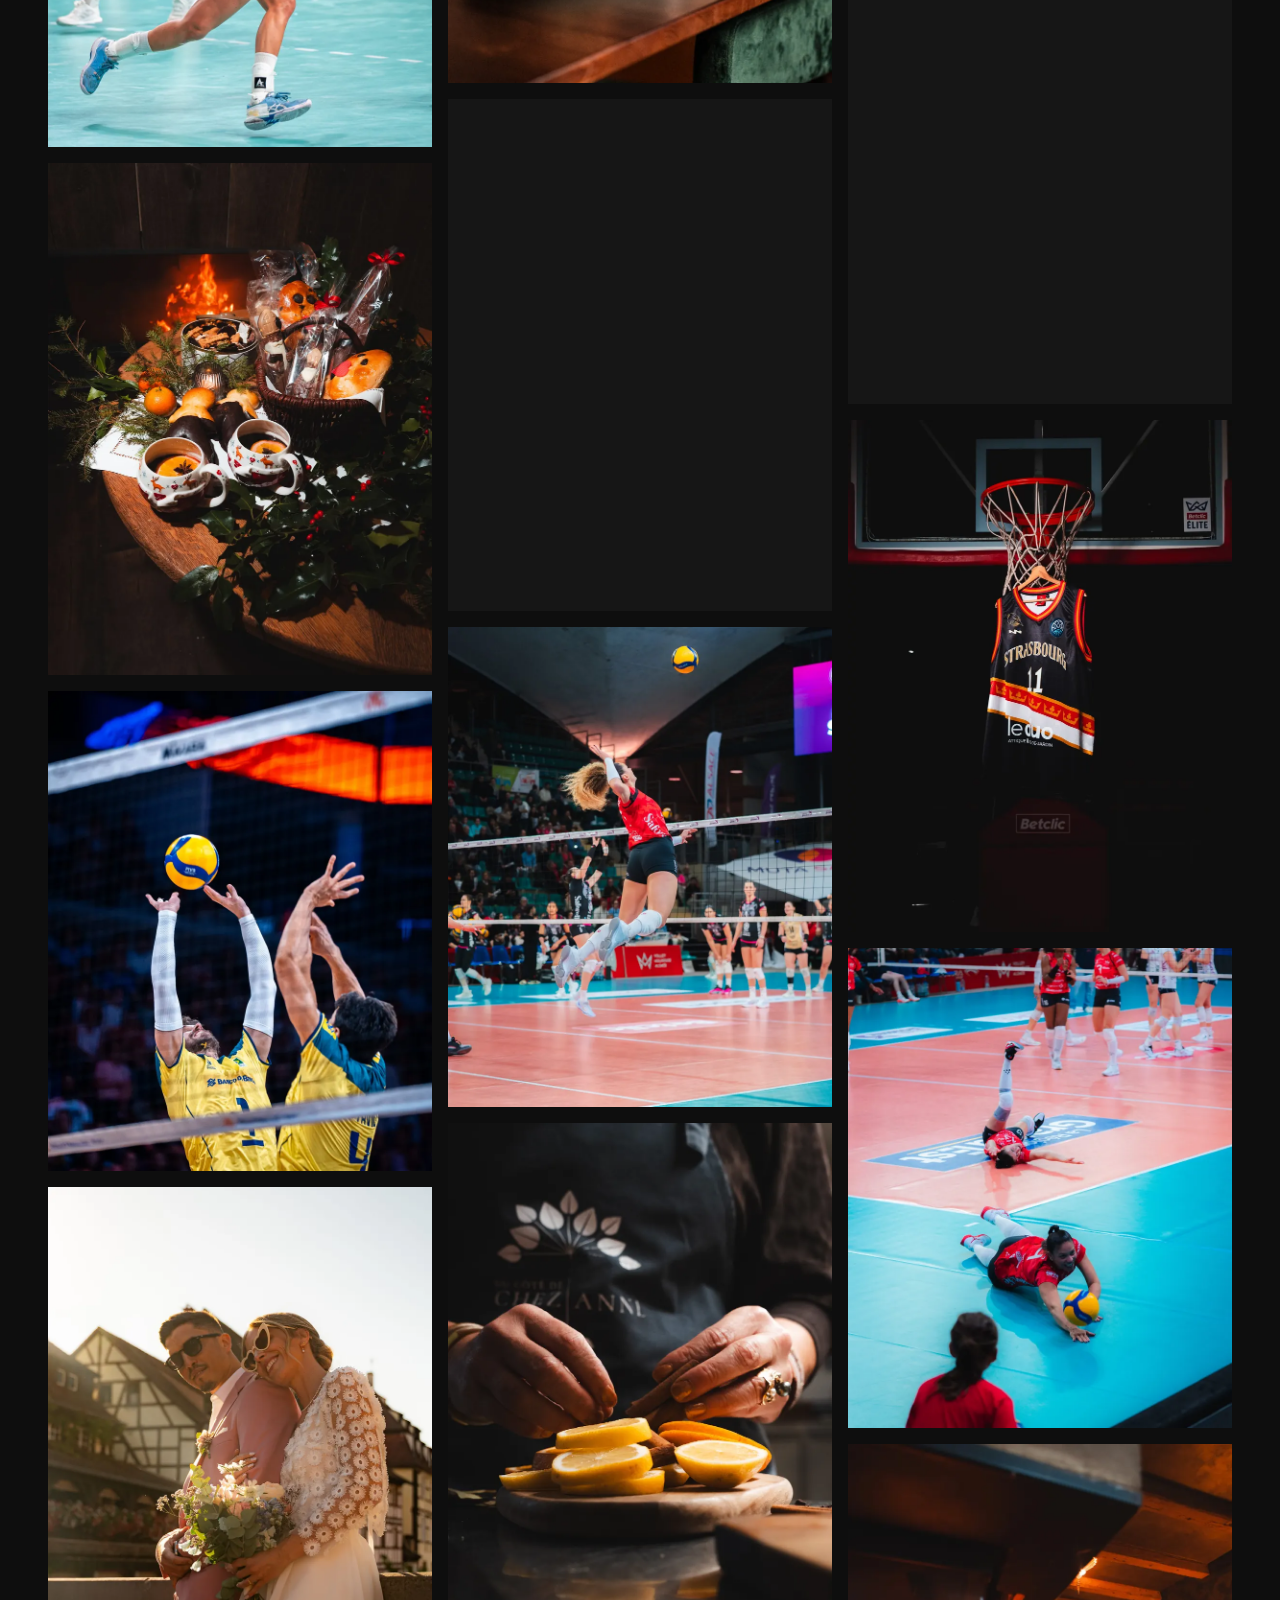
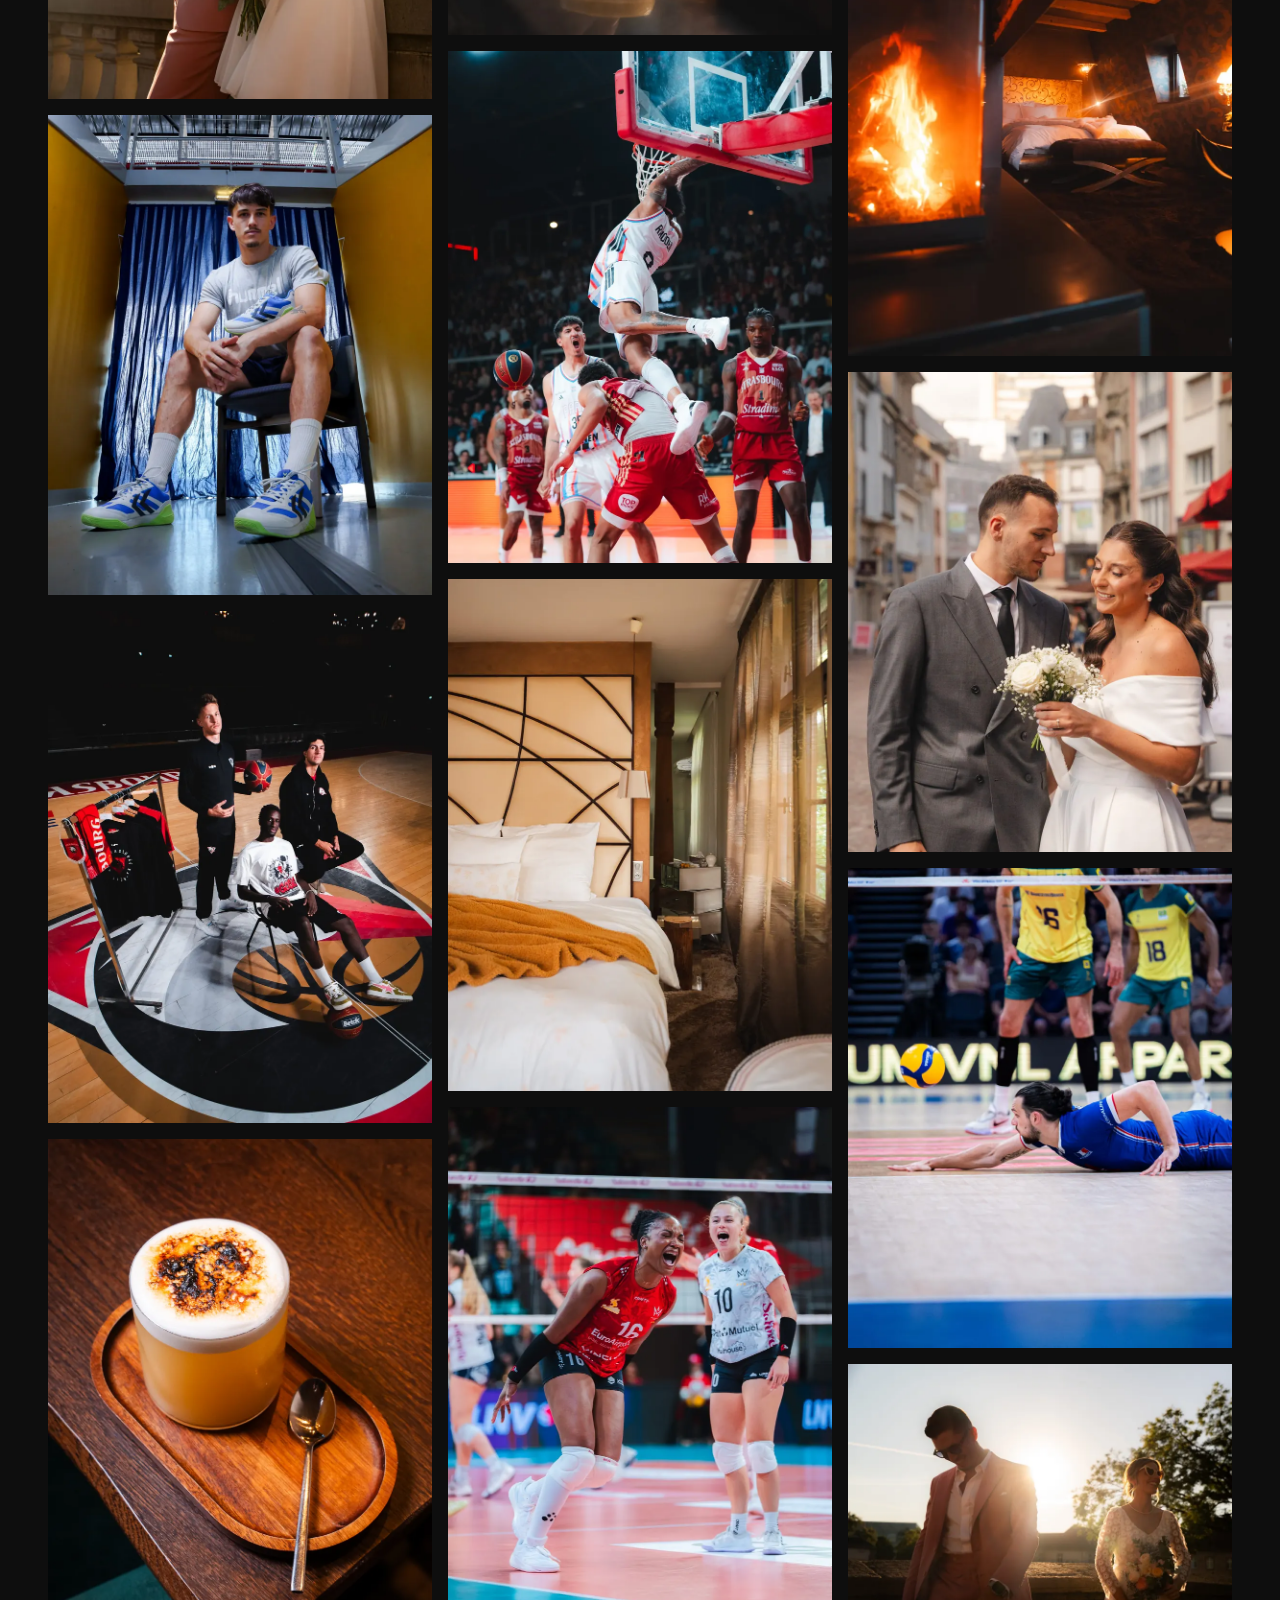
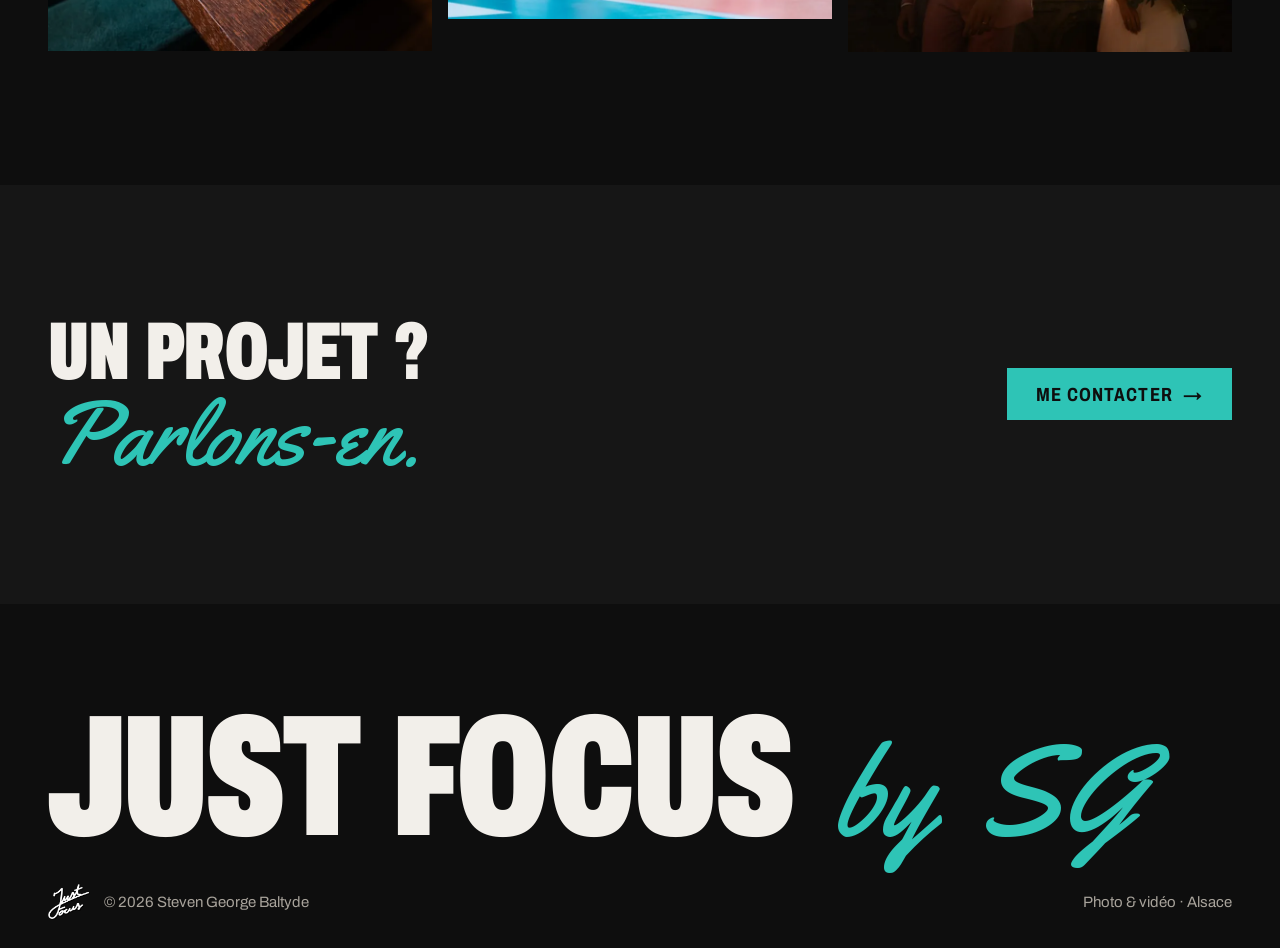
==== commit f2dc5e1a: "Aperçu : pied de page « Just Focus by SG » Co-Authored-By: Claude Opus 5.5 <noreply@anthropic.com>" ====
--- a/travaux.html
+++ b/travaux.html
@@ -89,7 +89,7 @@
 
 <footer class="footer">
   <div class="wrap">
-    <p class="footer__name reveal">Just Focus <span class="script">by SGB</span></p>
+    <p class="footer__name reveal">Just Focus <span class="script">by SG</span></p>
     <div class="footer__bottom">
       <span><img src="assets/img/web/logo.webp" alt="" width="150" height="129" loading="lazy">© 2026 Steven George Baltyde</span>
       <span>Photo &amp; vidéo · Alsace</span>
--- a/assets/css/style.css
+++ b/assets/css/style.css
@@ -218,6 +218,9 @@
 .about .h2 { margin-bottom: 28px; }
 .about .h2 .script { color: var(--paper-accent); }
 .about p { margin: 0 0 18px; font-size: 19px; line-height: 1.65; }
+/* closing line of the About text */
+.about p.about__punch { margin-top: 30px; padding-left: 20px; border-left: 2px solid var(--paper-accent); font-size: clamp(22px, 2vw, 27px); font-weight: 500; line-height: 1.35; }
+.about__punch .script { color: var(--paper-accent); font-size: 1.25em; line-height: 1; }
 .stats { display: flex; flex-wrap: wrap; gap: 48px; margin-top: 40px; }
 .stat b { display: block; font-family: var(--f-display); font-stretch: 62%; font-weight: 900; font-size: clamp(56px, 6vw, 84px); line-height: .9; }
 .stat span { font-size: 15px; color: var(--paper-muted); }
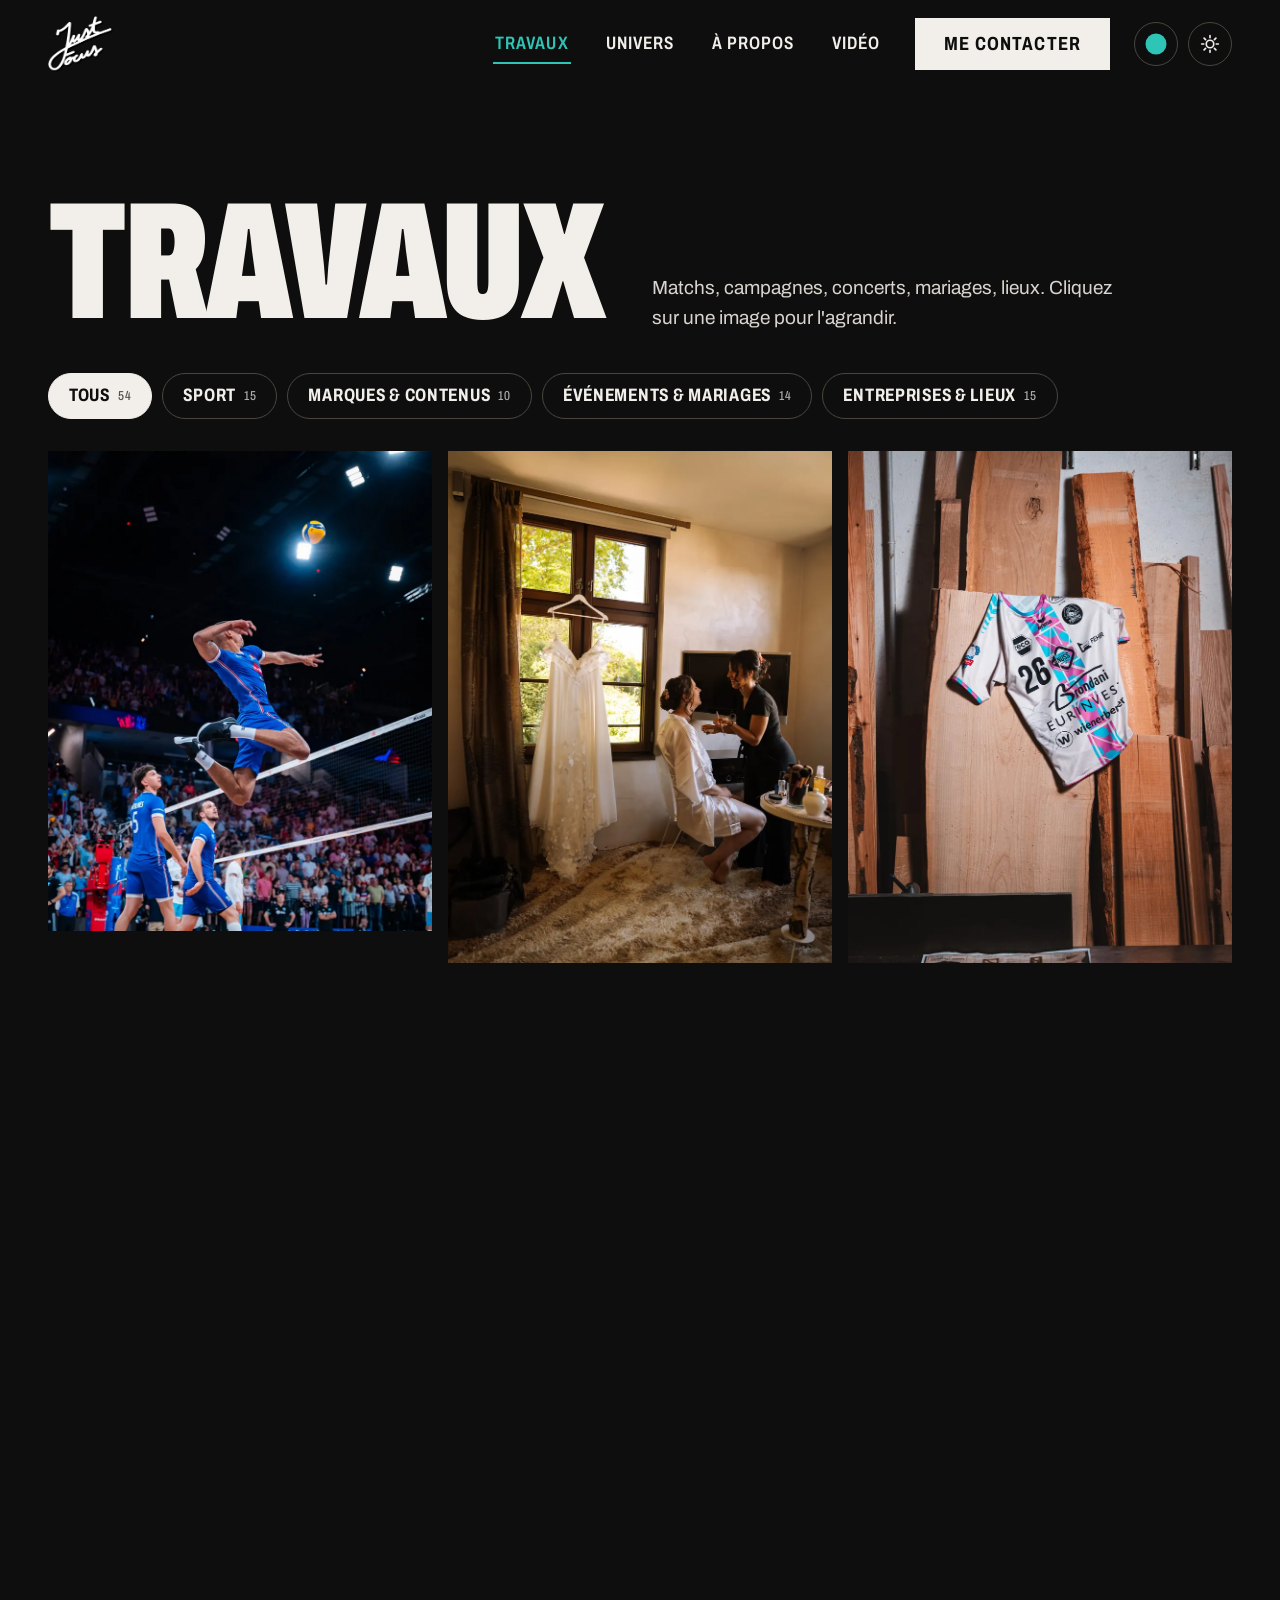
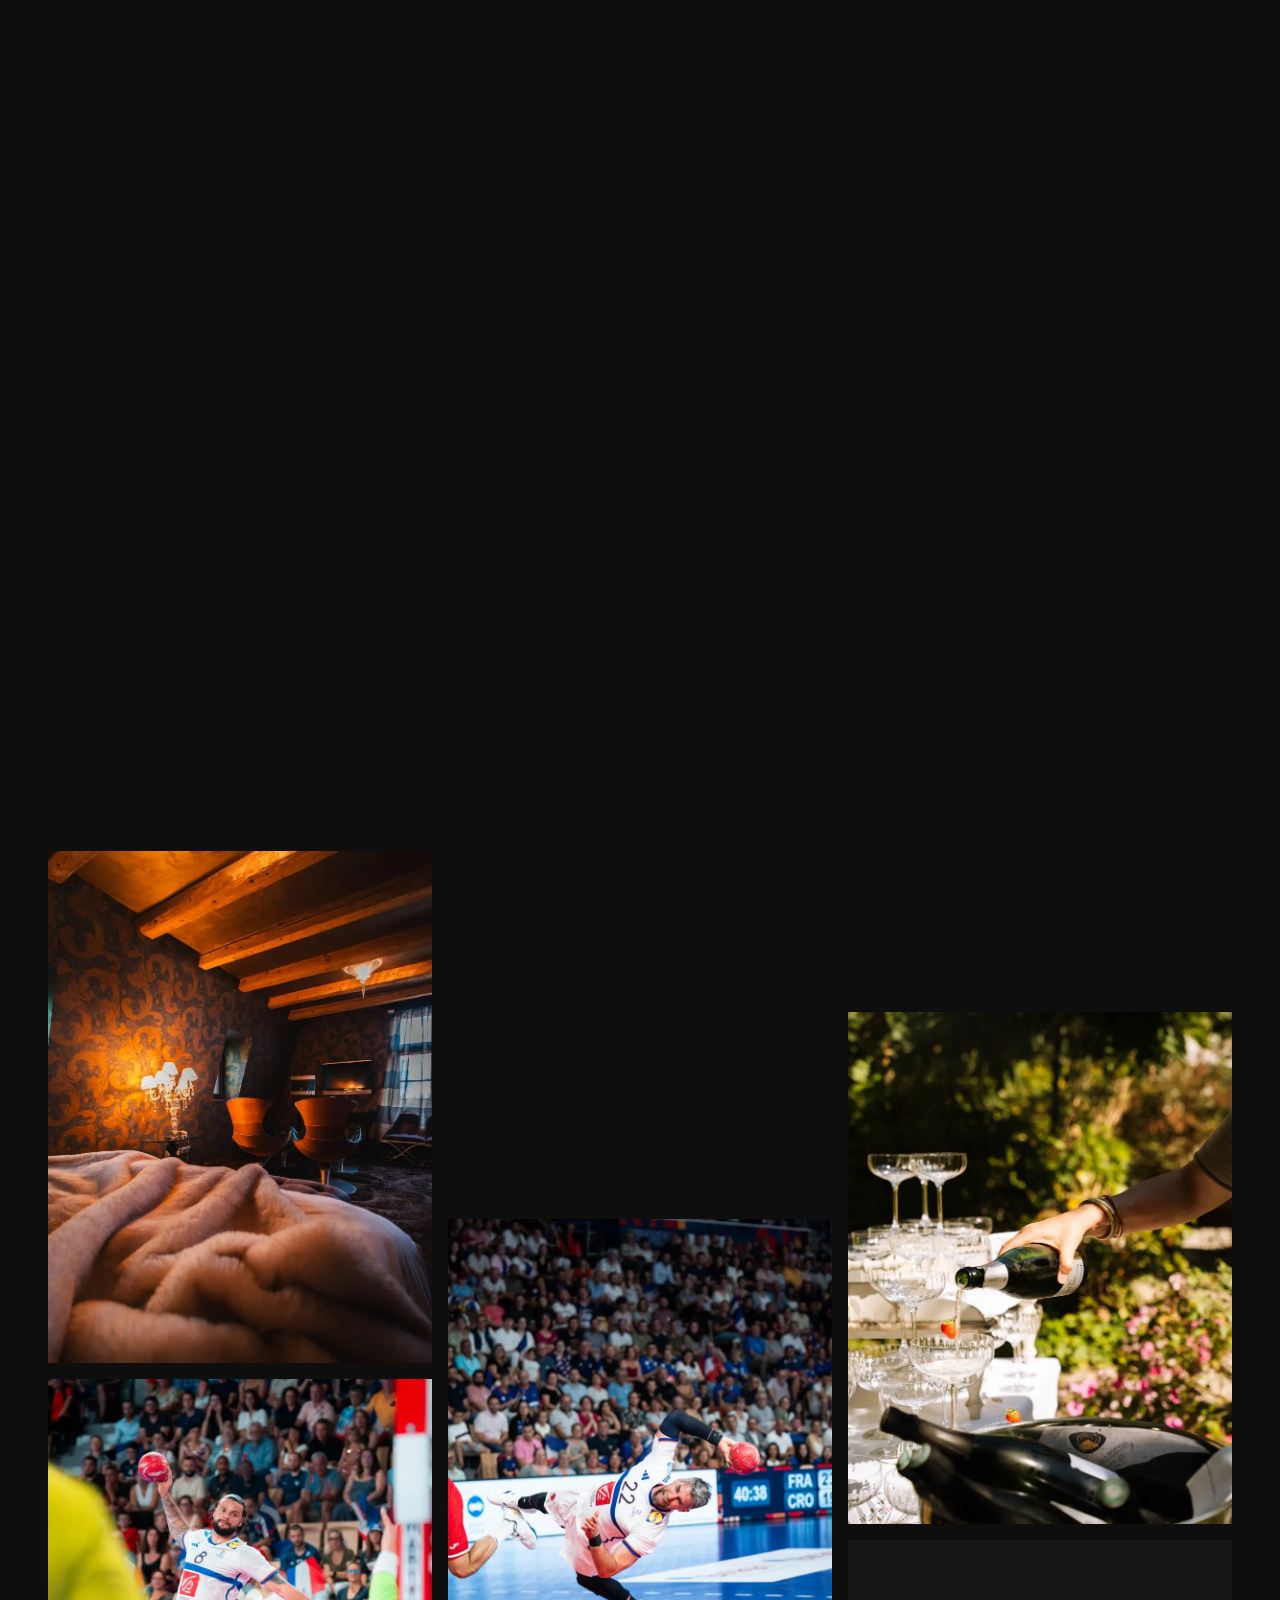
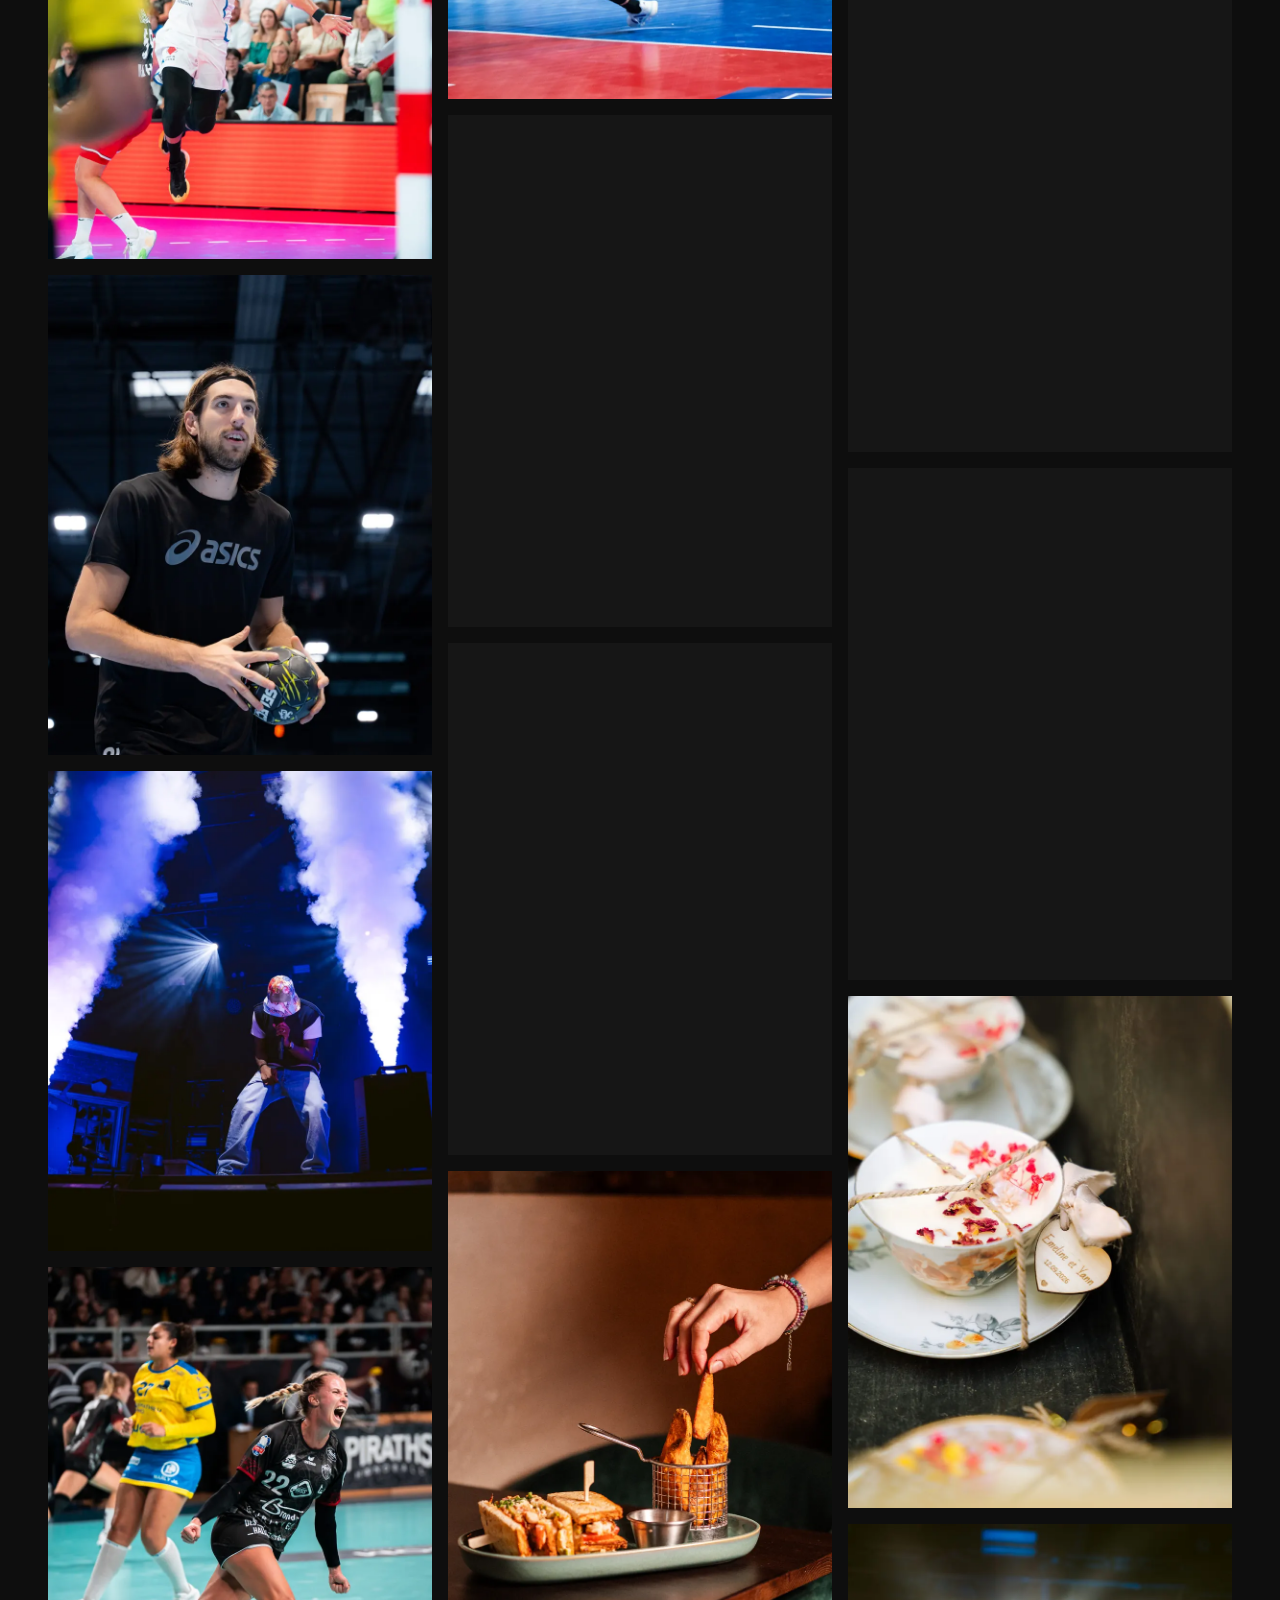
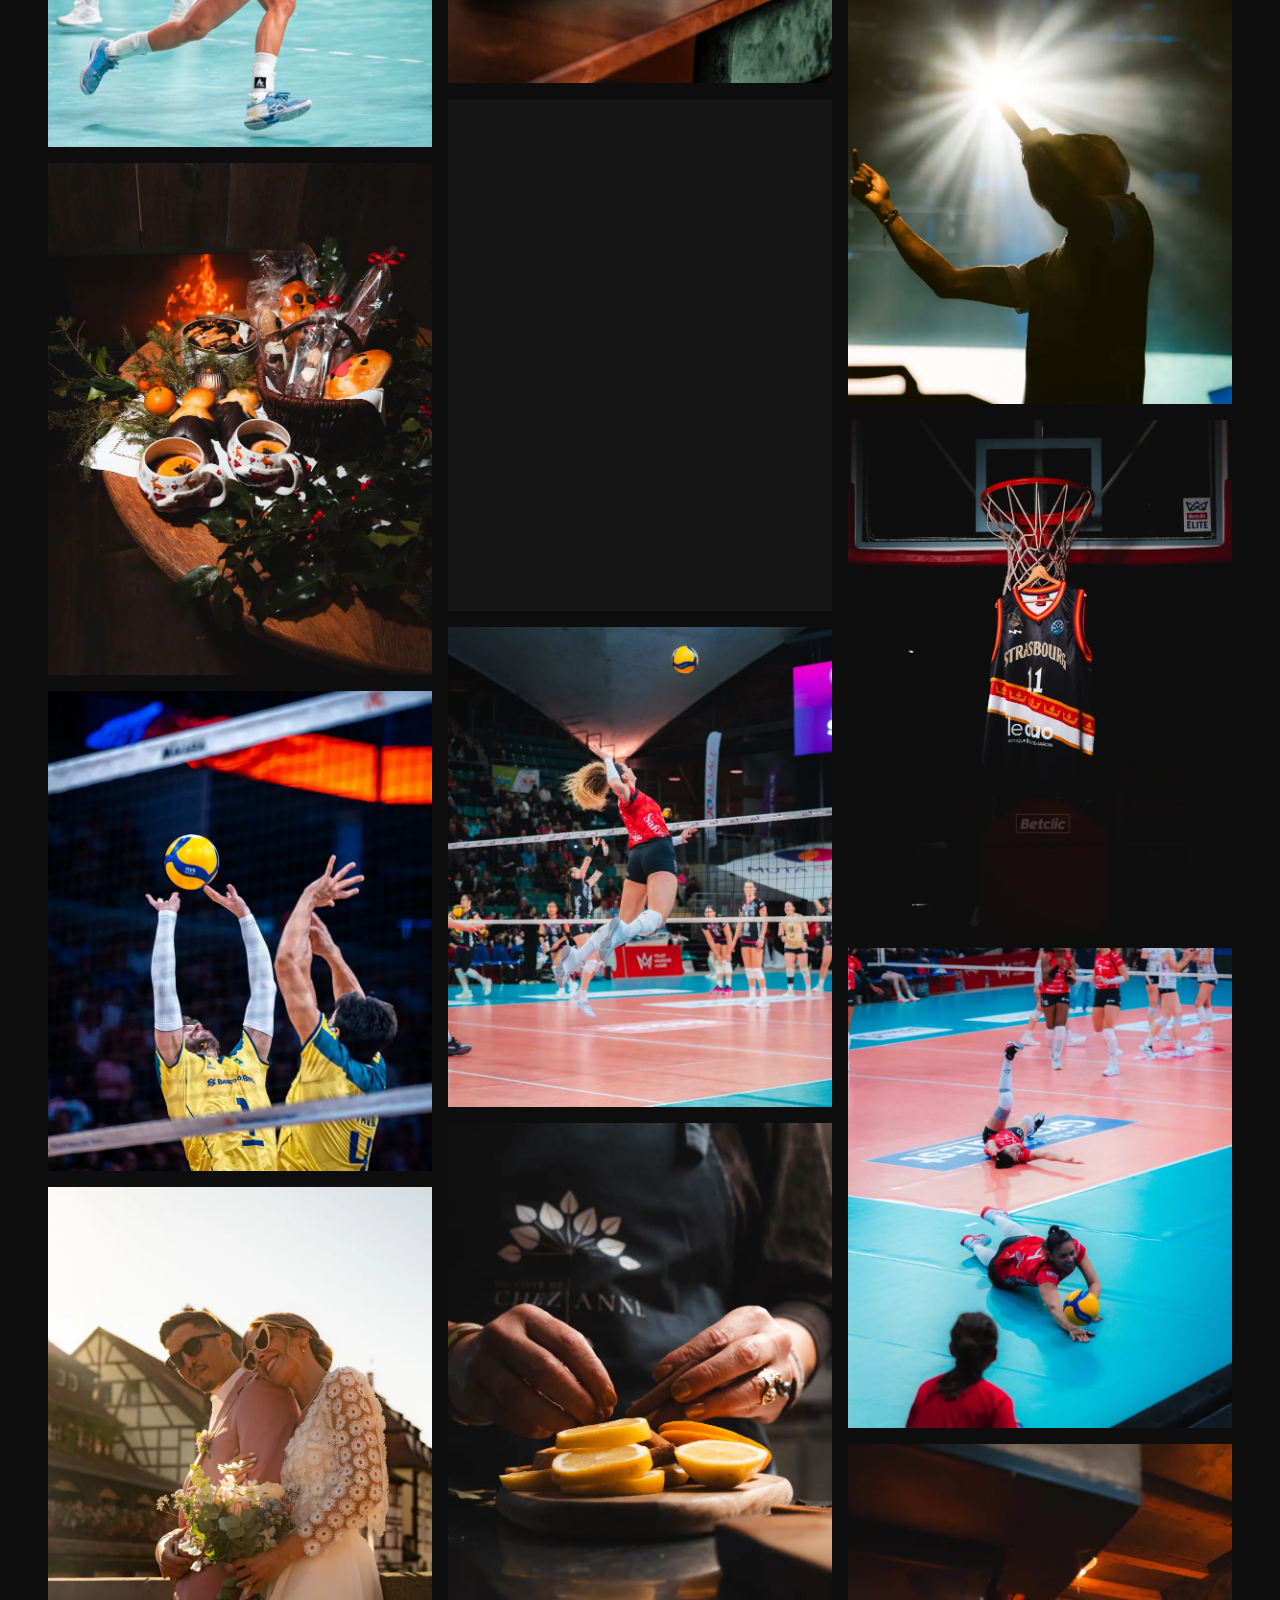
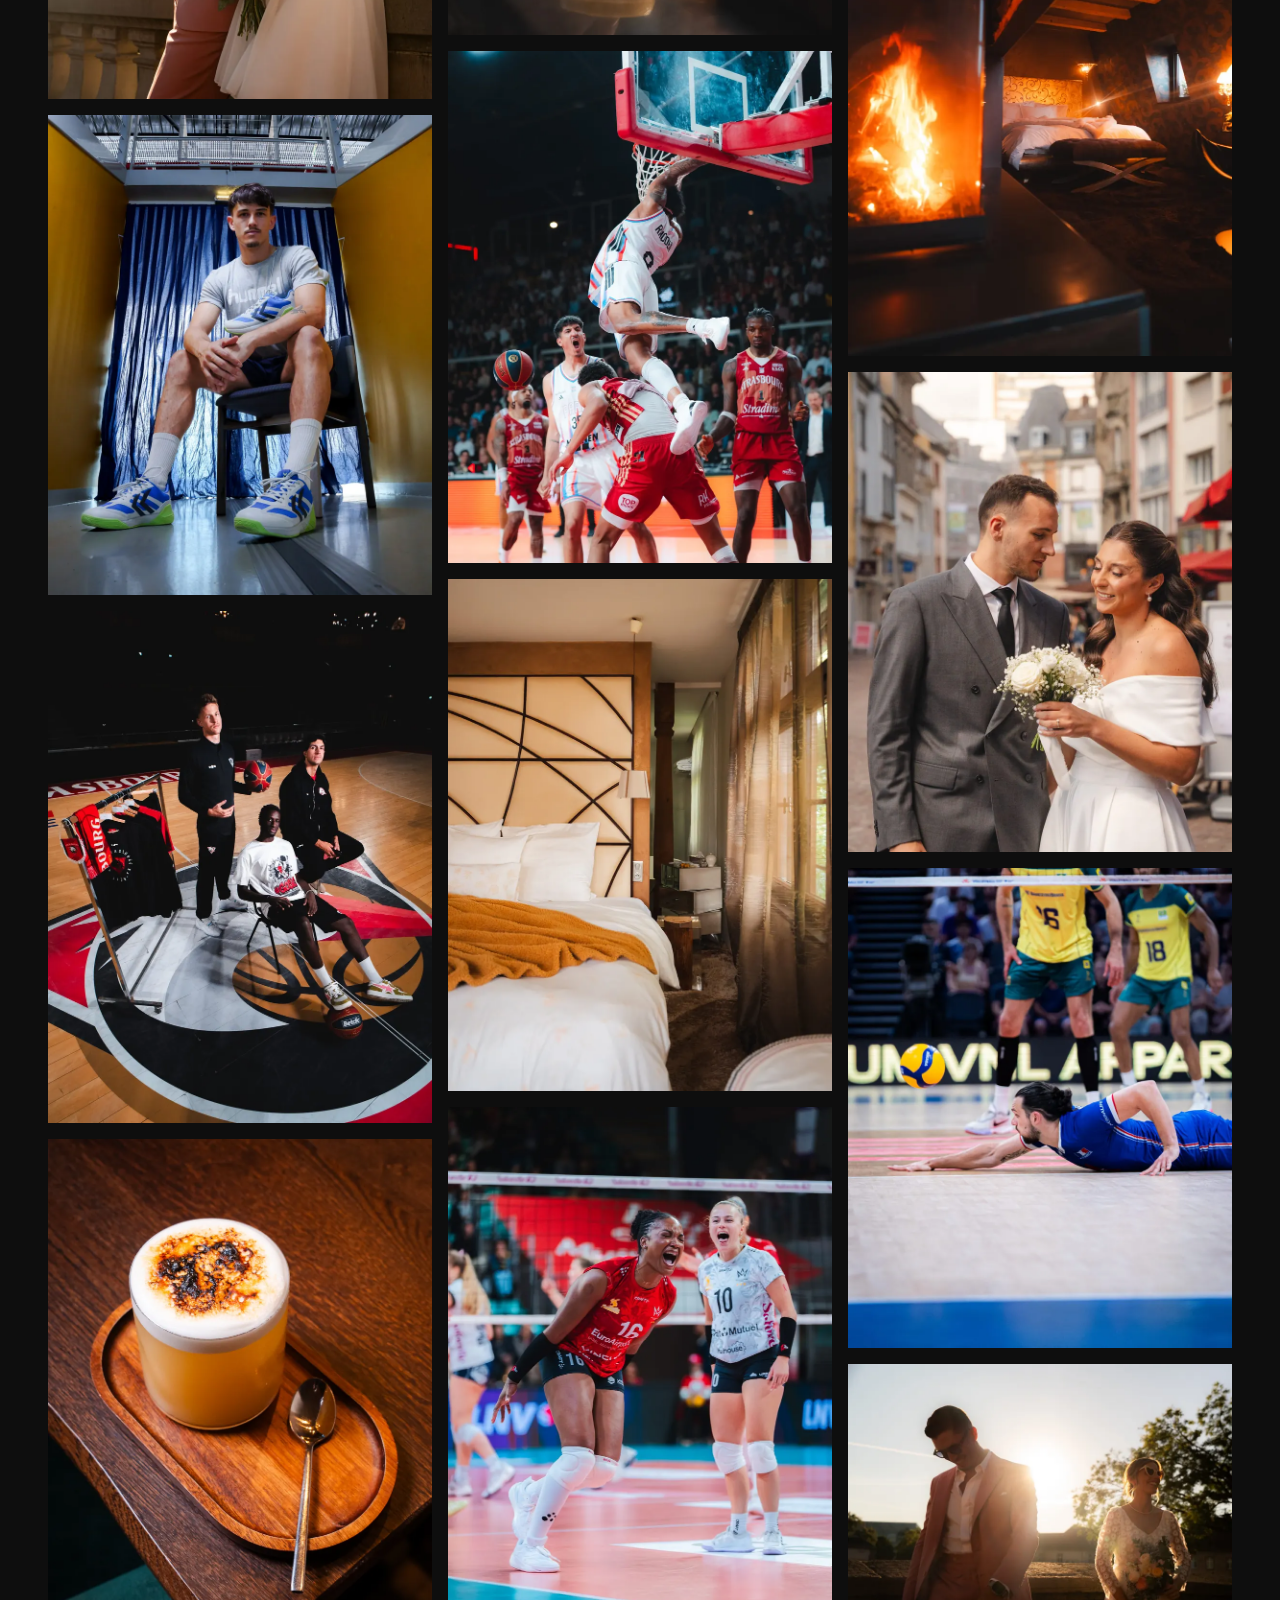
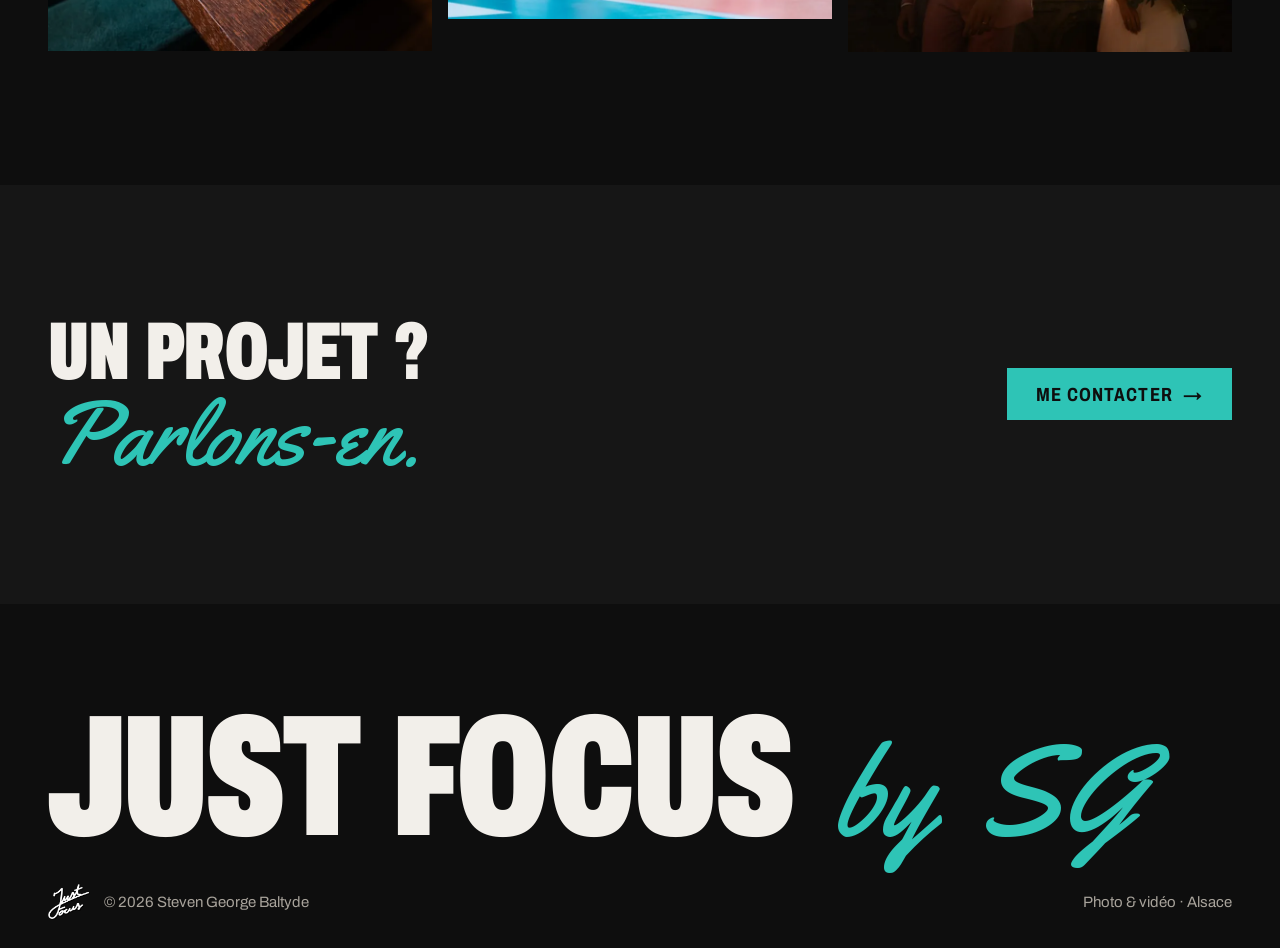
==== commit c77837a1: "Retour à « Just Focus by SG » et à l'adresse justfocusbysg.github.io Co-Authored-By: Claude Opus 5.5" ====
--- a/travaux.html
+++ b/travaux.html
@@ -3,21 +3,21 @@
 <head>
 <meta charset="utf-8">
 <meta name="viewport" content="width=device-width, initial-scale=1">
-<title>Travaux — Just Focus by SGB</title>
+<title>Travaux — Just Focus by SG</title>
 <meta name="description" content="Matchs, campagnes, concerts, mariages, lieux : la galerie de Steven George Baltyde.">
-<link rel="canonical" href="https://justfocusbysgb.github.io/travaux.html">
+<link rel="canonical" href="https://justfocusbysg.github.io/travaux.html">
 <meta name="theme-color" content="#0E0E0E">
 <meta name="author" content="Steven George Baltyde">
 <meta property="og:type" content="website">
 <meta property="og:locale" content="fr_FR">
-<meta property="og:site_name" content="Just Focus by SGB">
-<meta property="og:title" content="Travaux — Just Focus by SGB">
+<meta property="og:site_name" content="Just Focus by SG">
+<meta property="og:title" content="Travaux — Just Focus by SG">
 <meta property="og:description" content="Matchs, campagnes, concerts, mariages, lieux : la galerie de Steven George Baltyde.">
-<meta property="og:url" content="https://justfocusbysgb.github.io/travaux.html">
-<meta property="og:image" content="https://justfocusbysgb.github.io/assets/img/og-image.jpg">
+<meta property="og:url" content="https://justfocusbysg.github.io/travaux.html">
+<meta property="og:image" content="https://justfocusbysg.github.io/assets/img/og-image.jpg">
 <meta property="og:image:width" content="1200">
 <meta property="og:image:height" content="630">
-<meta property="og:image:alt" content="Just Focus by SGB — photographie de sport">
+<meta property="og:image:alt" content="Just Focus by SG — photographie de sport">
 <meta name="twitter:card" content="summary_large_image">
 <link rel="icon" type="image/png" href="assets/img/favicon.png">
 <link rel="apple-touch-icon" href="assets/img/apple-touch-icon.png">
--- a/assets/css/style.css
+++ b/assets/css/style.css
@@ -1,4 +1,4 @@
-/* Just Focus by SGB — portfolio */
+/* Just Focus by SG — portfolio */
 :root {
   --ground: #0E0E0E;
   --ground-2: #161616;
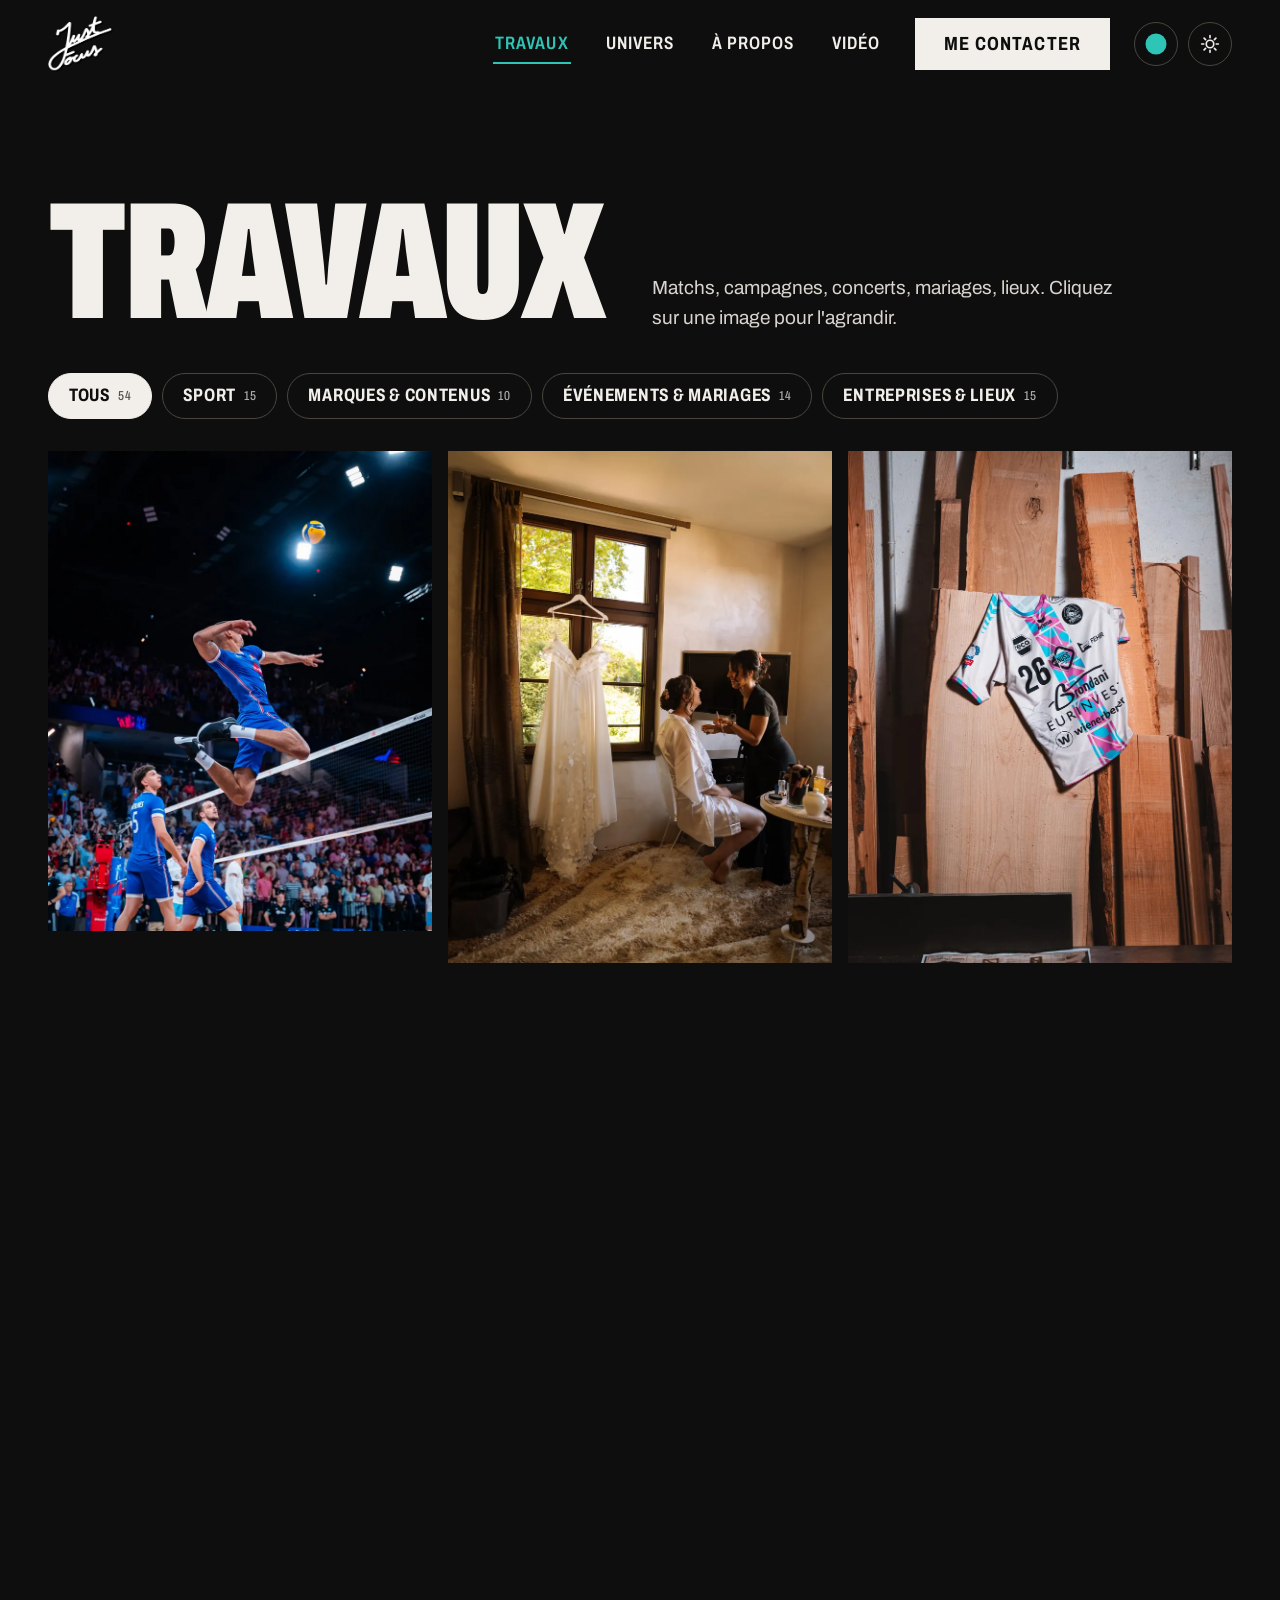
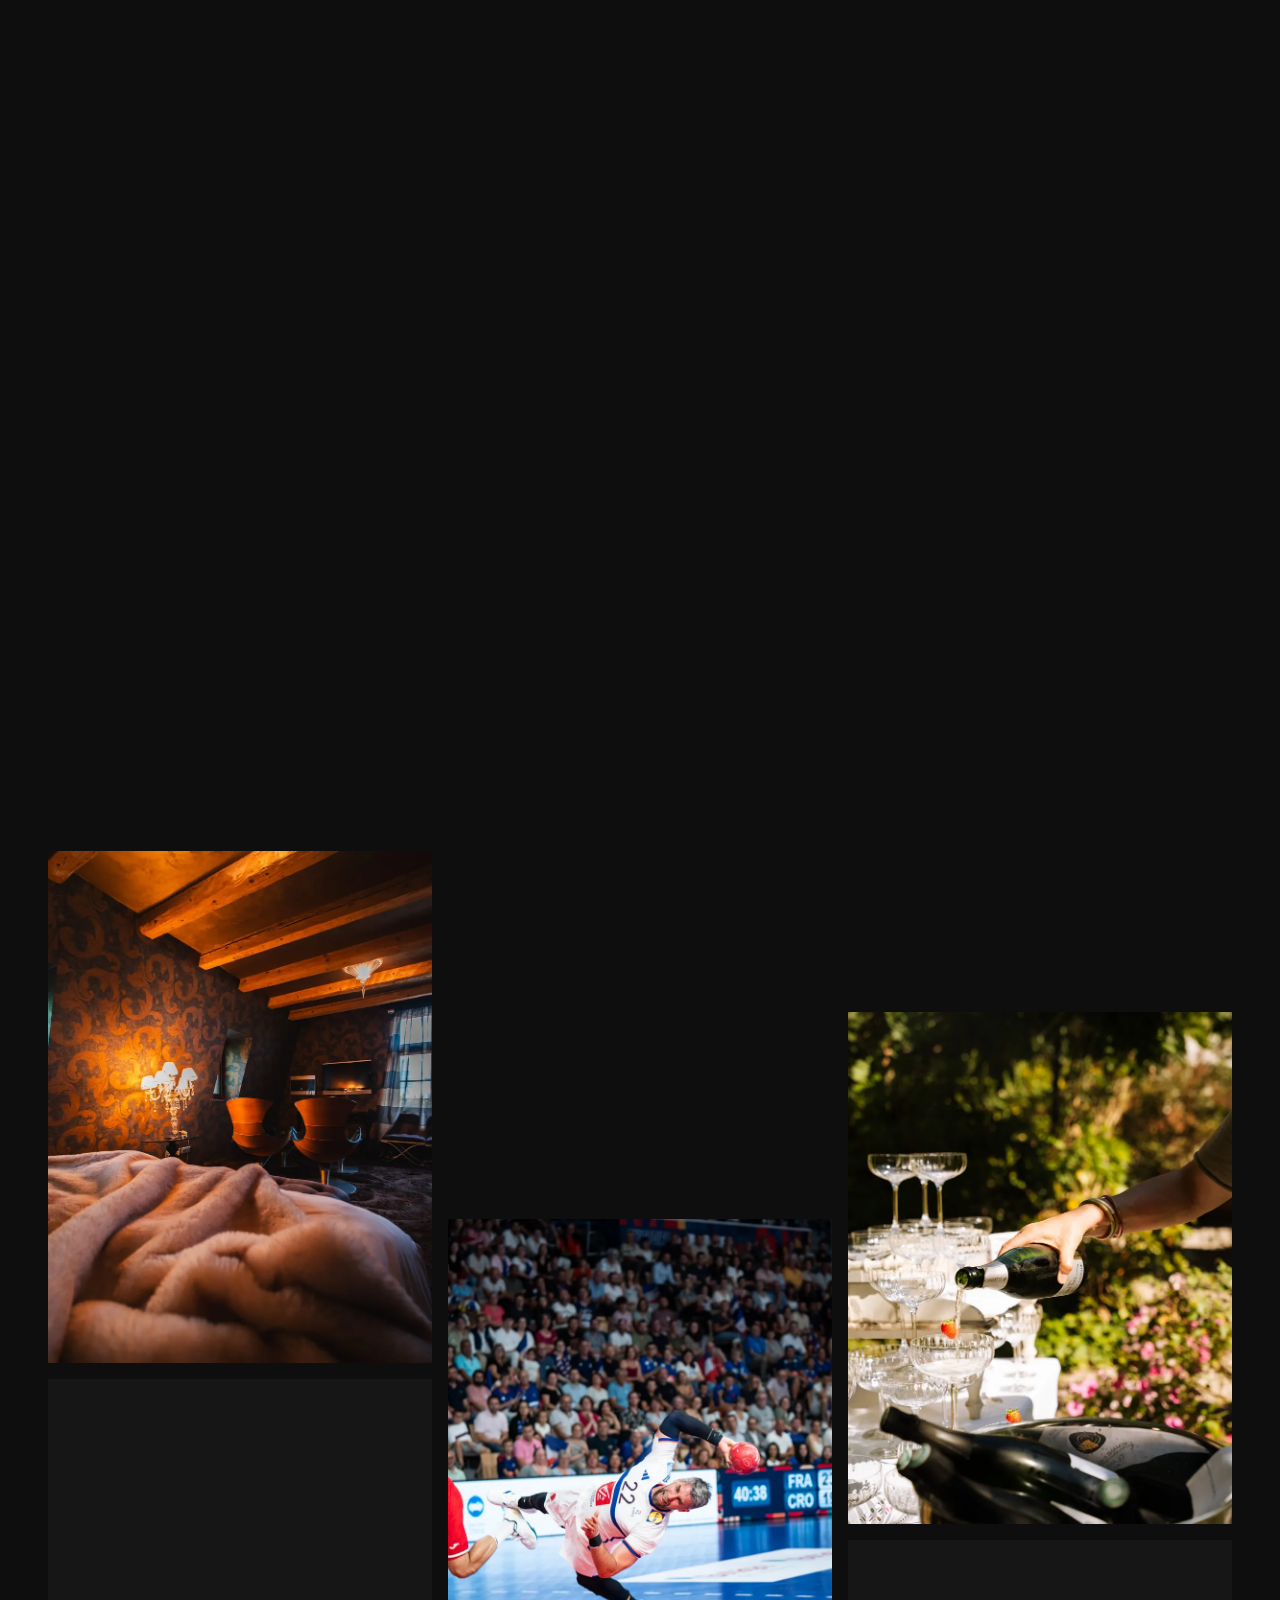
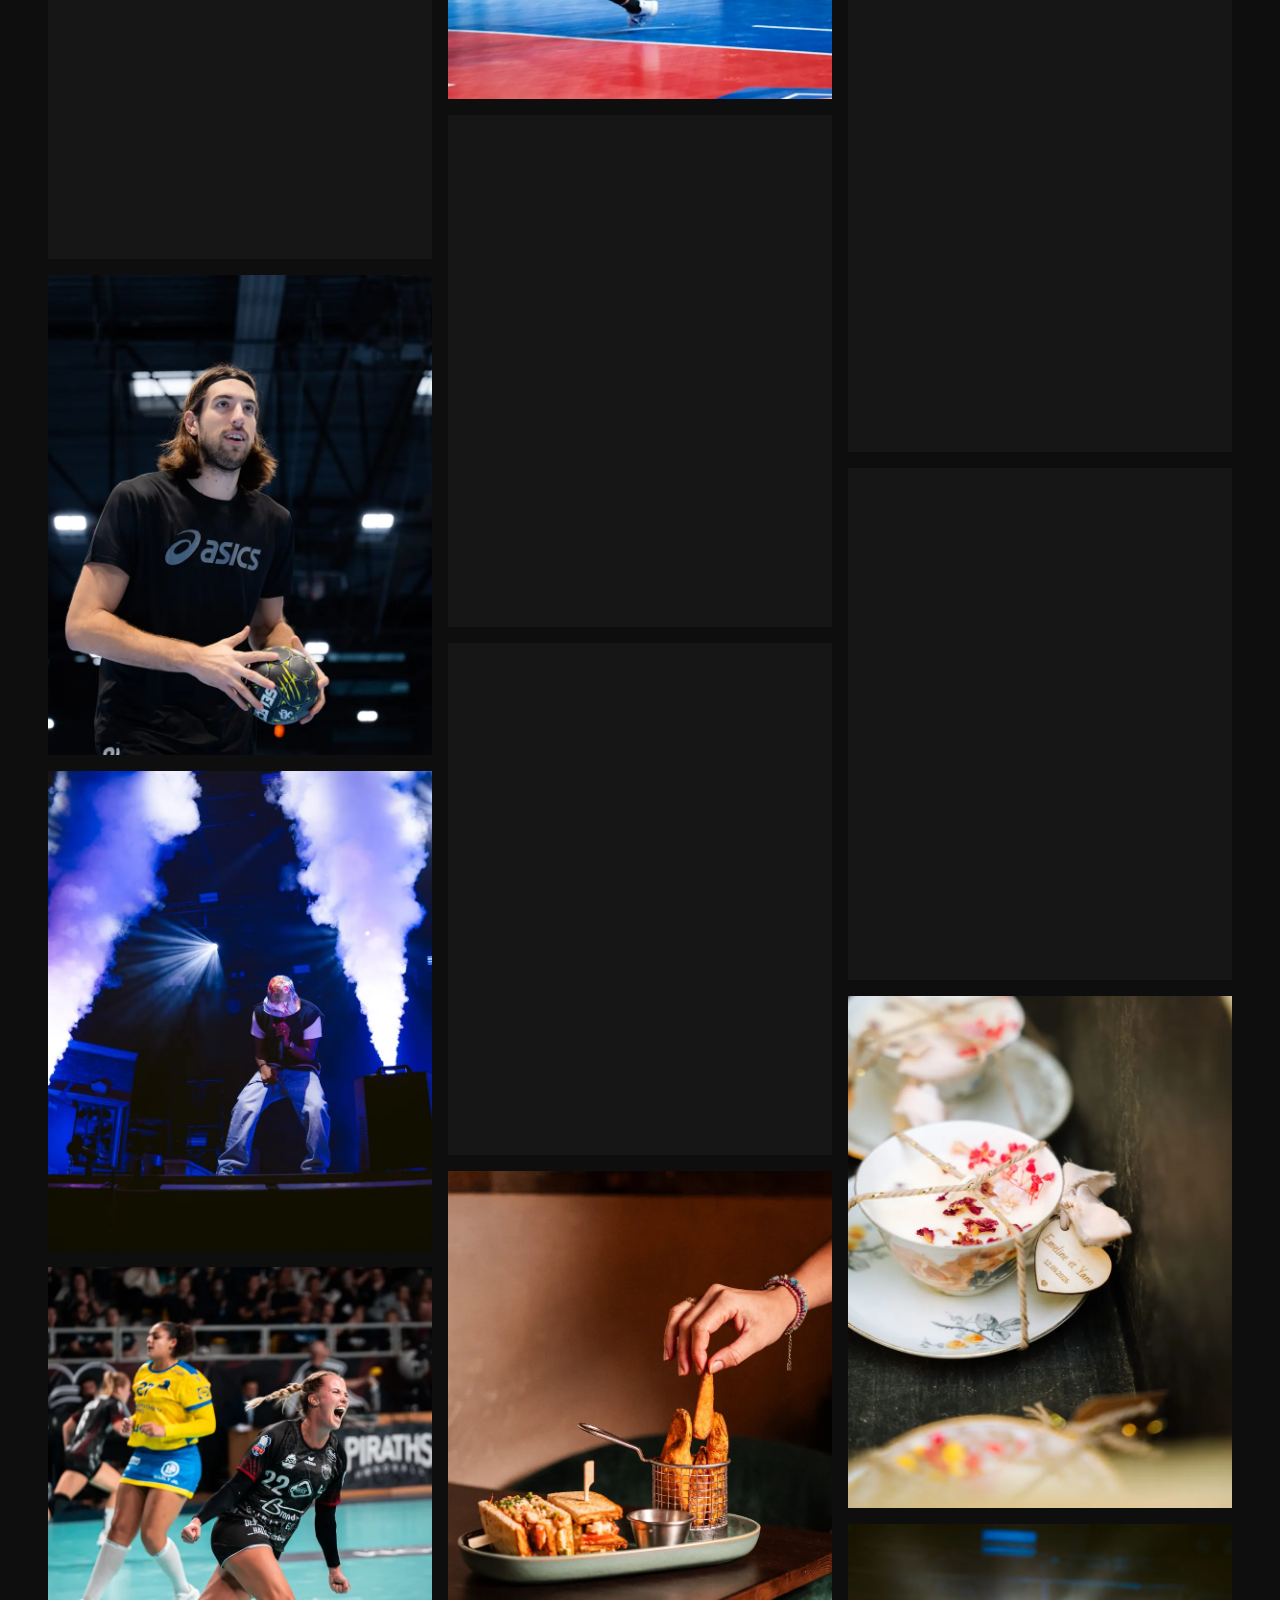
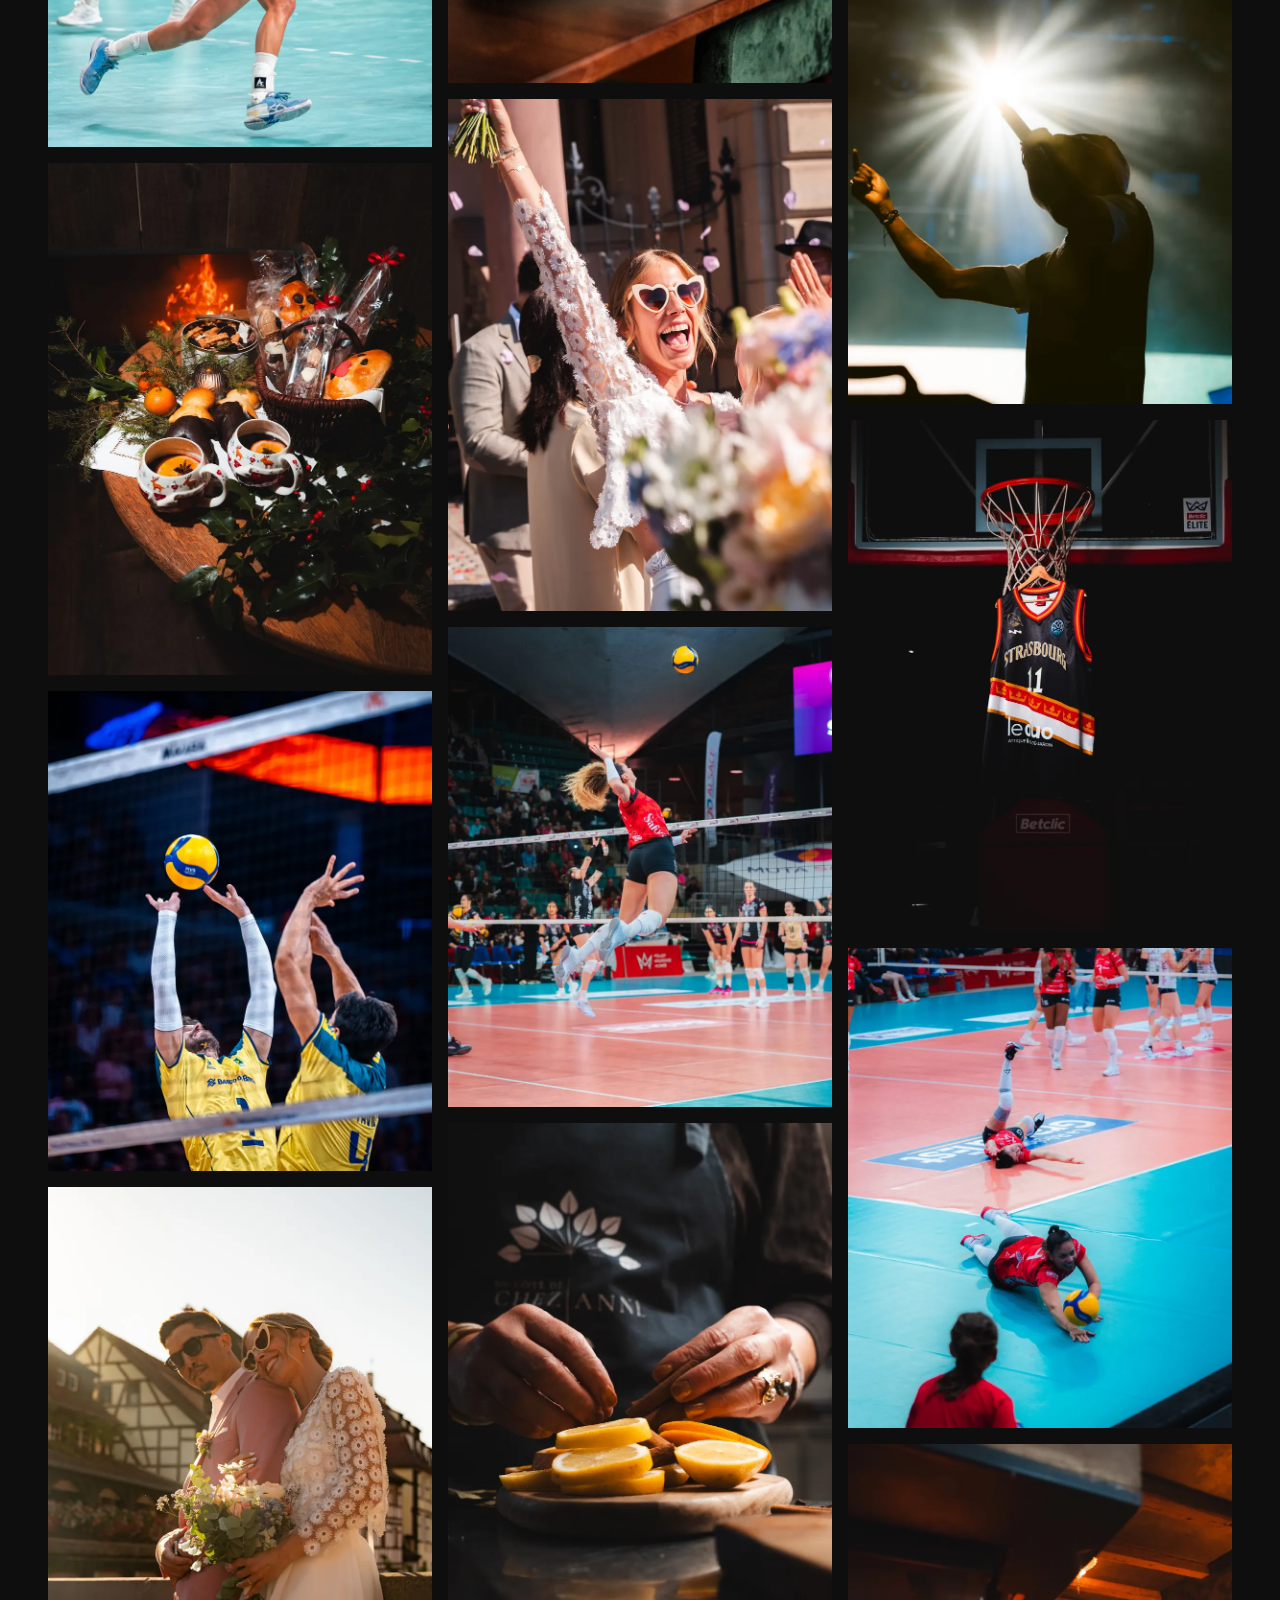
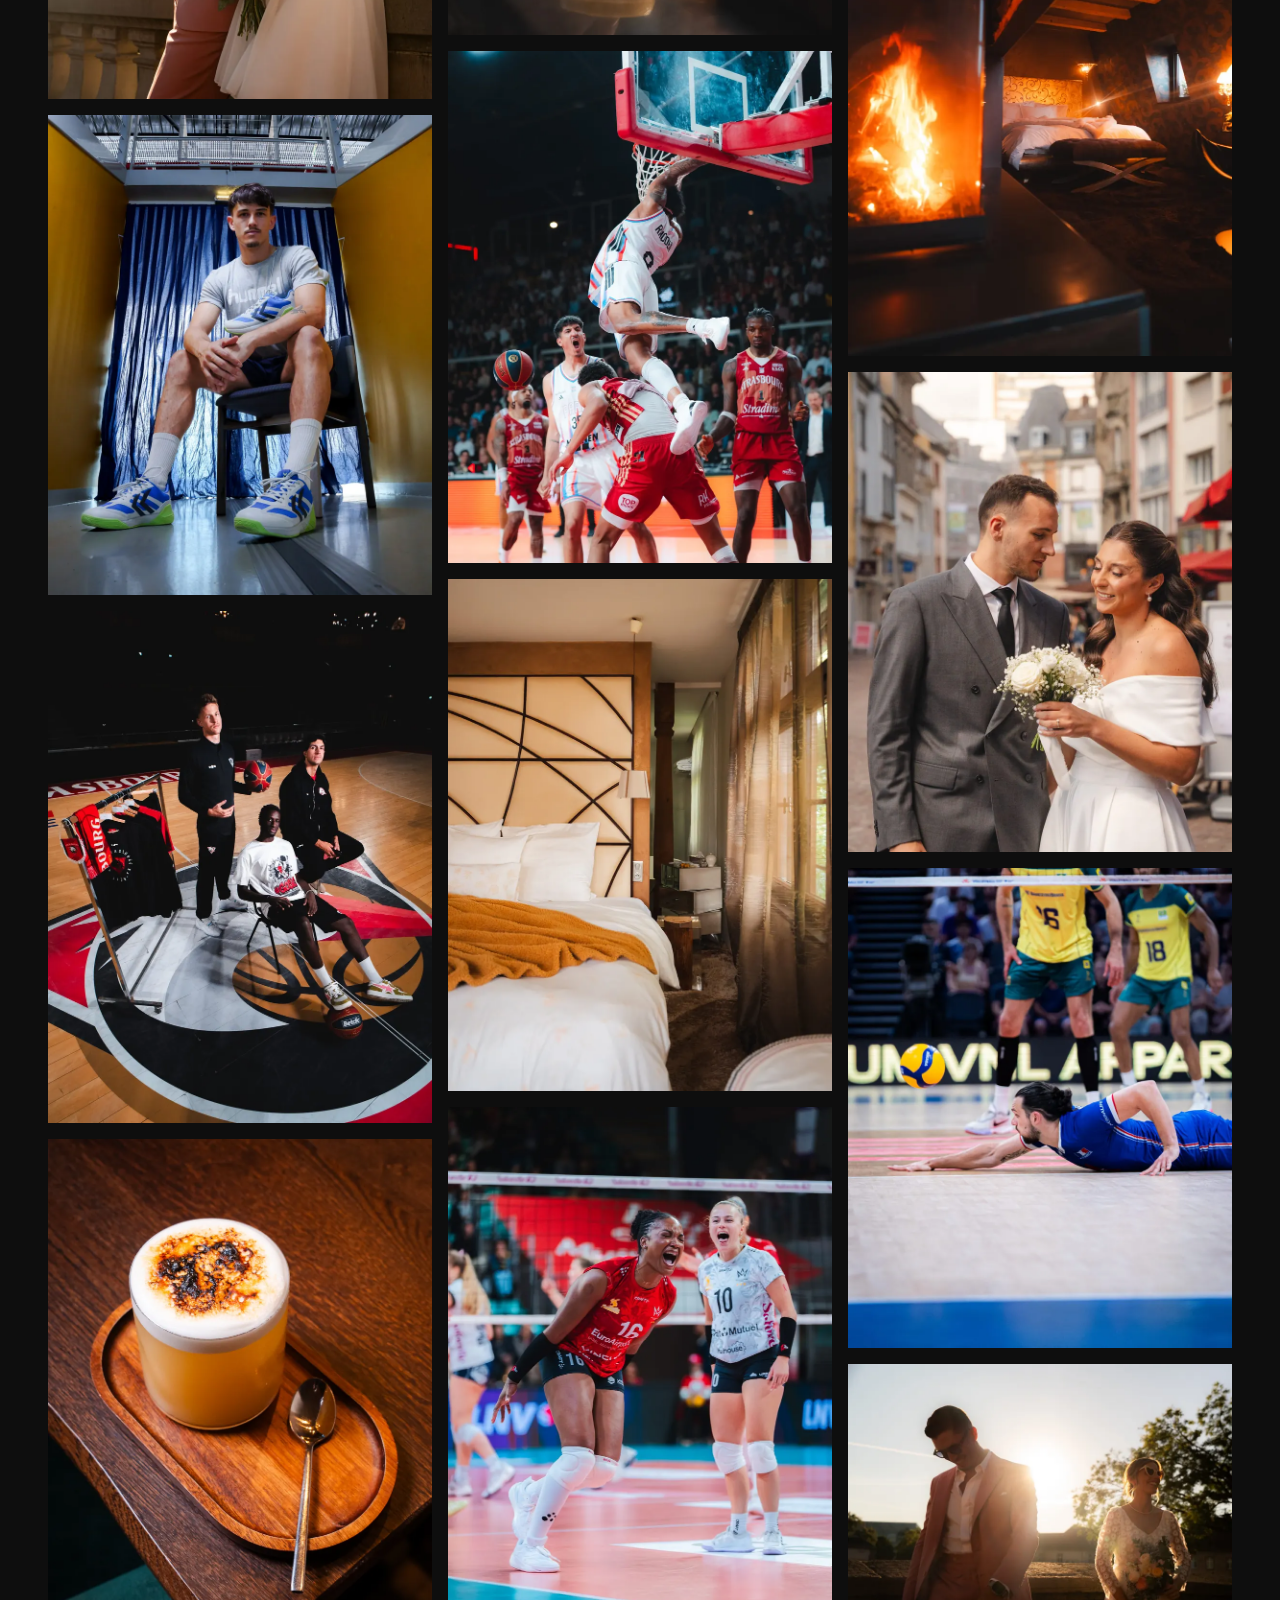
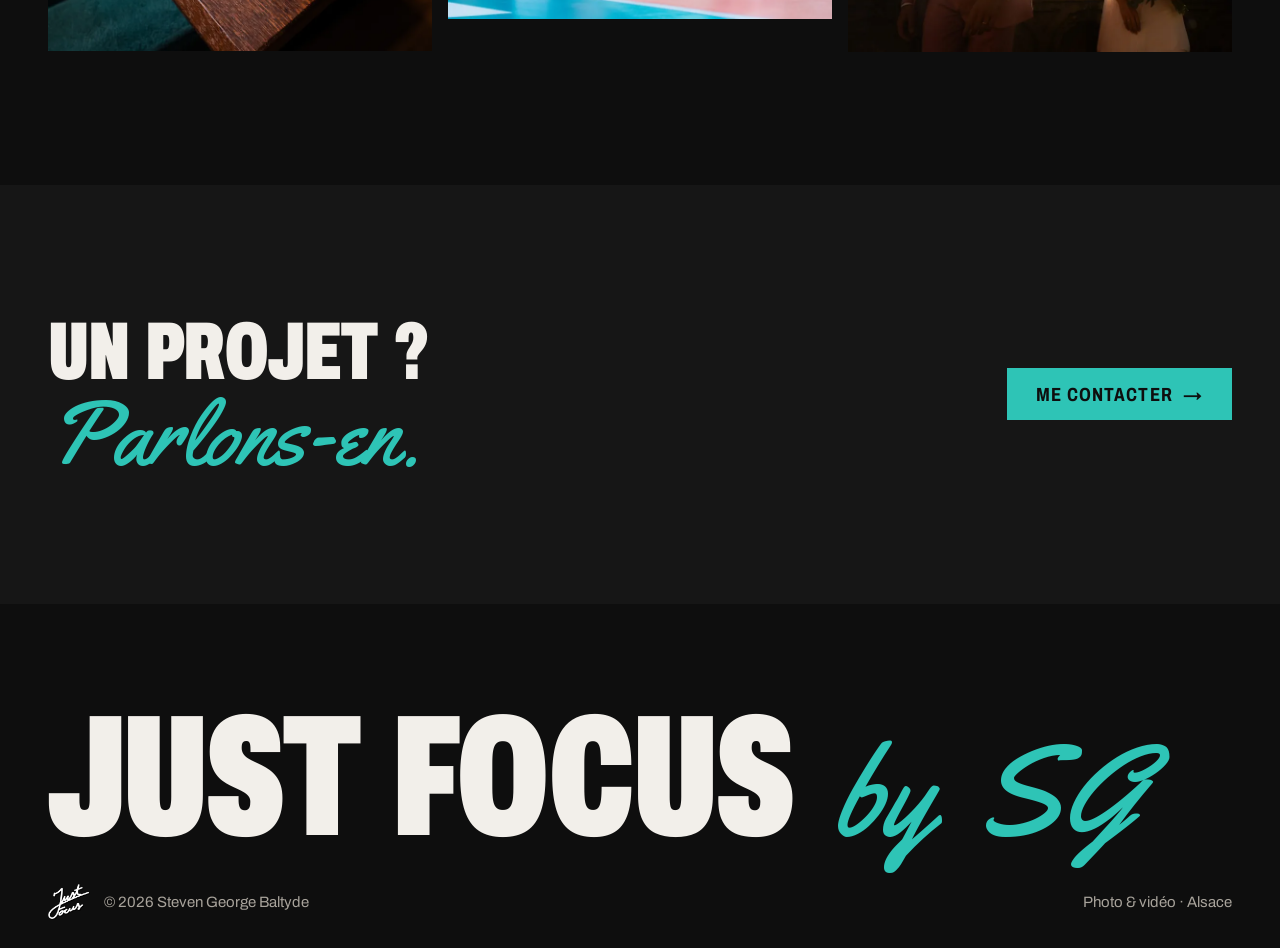
==== commit c8cb04fb: "Adresse justfocusbysg.com : fichier CNAME et liens canoniques Co-Authored-By: Claude Opus 5.5 <norep" ====
--- a/travaux.html
+++ b/travaux.html
@@ -5,7 +5,7 @@
 <meta name="viewport" content="width=device-width, initial-scale=1">
 <title>Travaux — Just Focus by SG</title>
 <meta name="description" content="Matchs, campagnes, concerts, mariages, lieux : la galerie de Steven George Baltyde.">
-<link rel="canonical" href="https://justfocusbysg.github.io/travaux.html">
+<link rel="canonical" href="https://justfocusbysg.com/travaux.html">
 <meta name="theme-color" content="#0E0E0E">
 <meta name="author" content="Steven George Baltyde">
 <meta property="og:type" content="website">
@@ -13,8 +13,8 @@
 <meta property="og:site_name" content="Just Focus by SG">
 <meta property="og:title" content="Travaux — Just Focus by SG">
 <meta property="og:description" content="Matchs, campagnes, concerts, mariages, lieux : la galerie de Steven George Baltyde.">
-<meta property="og:url" content="https://justfocusbysg.github.io/travaux.html">
-<meta property="og:image" content="https://justfocusbysg.github.io/assets/img/og-image.jpg">
+<meta property="og:url" content="https://justfocusbysg.com/travaux.html">
+<meta property="og:image" content="https://justfocusbysg.com/assets/img/og-image.jpg">
 <meta property="og:image:width" content="1200">
 <meta property="og:image:height" content="630">
 <meta property="og:image:alt" content="Just Focus by SG — photographie de sport">
